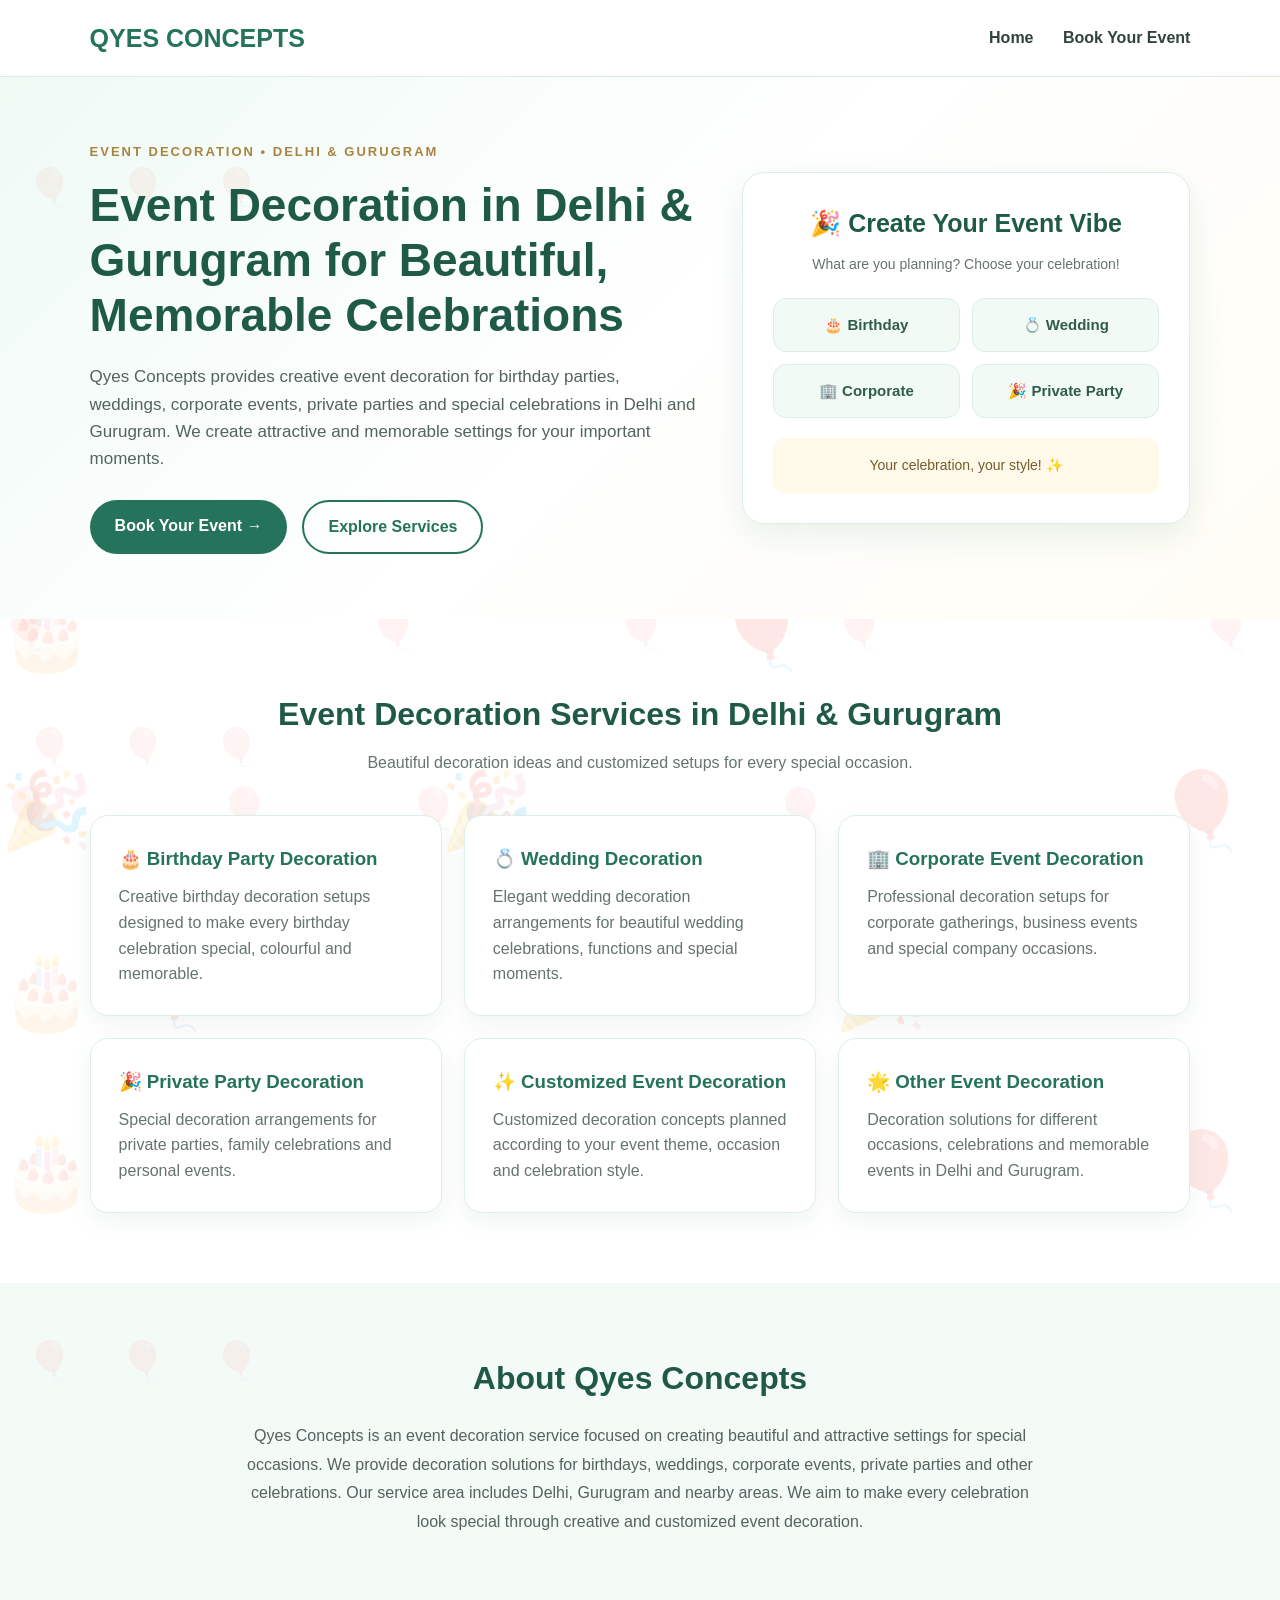
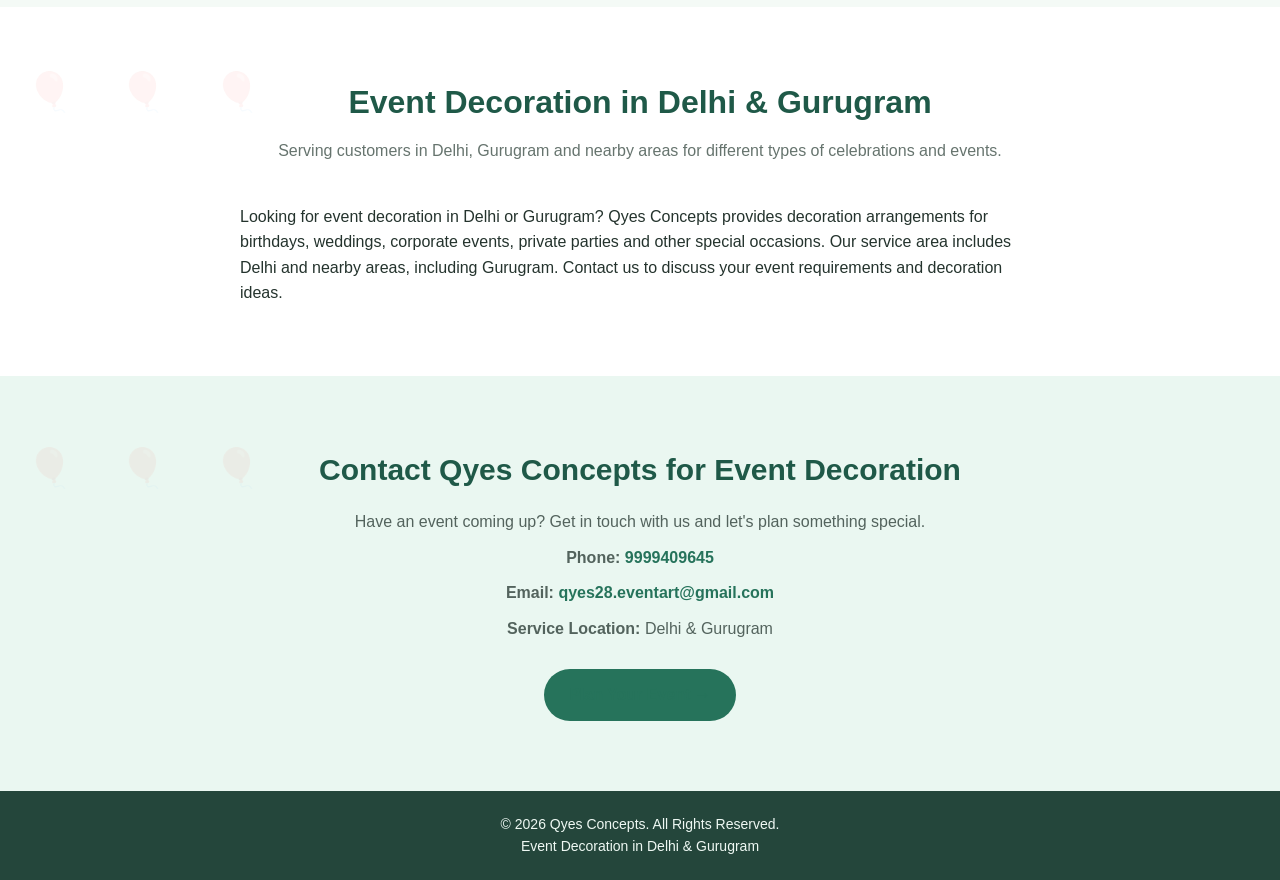
==== index.html @ 402b58d8 "Enhance SEO and content in index.html Updated SEO metadata and improved content for clarity and rele" ====
<!DOCTYPE html>
<html lang="en">
<head>

    <!-- GOOGLE SEARCH CONSOLE VERIFICATION -->
    <meta name="google-site-verification" content="D07fI1-LAL-J-J1HRcfwWt1qley3RjHlHlz8ll8Fhas" />

    <!-- BASIC SEO -->
    <meta charset="UTF-8">
    <meta name="viewport" content="width=device-width, initial-scale=1.0">

    <title>Event Decoration in Delhi & Gurugram | Qyes Concepts</title>

    <meta name="description" content="Qyes Concepts provides professional event decoration in Delhi and Gurugram for birthdays, weddings, corporate events, private parties and special celebrations.">

    <meta name="keywords" content="event decoration Delhi, event decoration Gurugram, birthday decoration Delhi, wedding decoration Delhi, wedding decoration Gurugram, corporate event decoration, private party decoration, Qyes Concepts">

    <meta name="robots" content="index, follow">

    <!-- CANONICAL URL -->
    <link rel="canonical" href="https://abhishekwebstudio.github.io/Qyes-Concepts-event-decoration-/" />

    <!-- OPEN GRAPH / SOCIAL SHARING -->
    <meta property="og:title" content="Event Decoration in Delhi & Gurugram | Qyes Concepts">
    <meta property="og:description" content="Beautiful birthday, wedding, corporate and private event decoration services in Delhi and Gurugram by Qyes Concepts.">
    <meta property="og:type" content="website">
    <meta property="og:url" content="https://abhishekwebstudio.github.io/Qyes-Concepts-event-decoration-/">

    <!-- WEBSITE STYLESHEET -->
    <link rel="stylesheet" href="style.css">

    <style>

        /* HERO SECTION */

        .hero {
            min-height: 520px;
            padding: 65px 7%;
            display: grid;
            grid-template-columns: 1.15fr 0.85fr;
            align-items: center;
            gap: 45px;
            background: linear-gradient(135deg, #effaf5, #ffffff, #fffdf5);
        }

        .hero-content {
            max-width: 650px;
        }

        .hero-label {
            color: #a8843f;
            font-size: 13px;
            font-weight: bold;
            letter-spacing: 2px;
            margin-bottom: 15px;
        }

        .hero h1 {
            font-size: 46px;
            line-height: 1.2;
            color: #1f5948;
            margin-bottom: 20px;
        }

        .hero-content p {
            color: #53635d;
            font-size: 17px;
            margin-bottom: 28px;
        }

        .hero-buttons {
            display: flex;
            gap: 15px;
            flex-wrap: wrap;
        }

        .secondary-btn {
            display: inline-block;
            padding: 12px 24px;
            border: 2px solid #26735b;
            color: #26735b;
            text-decoration: none;
            border-radius: 30px;
            font-weight: bold;
        }

        .secondary-btn:hover {
            background: #26735b;
            color: white;
        }

        /* EVENT GAME */

        .event-game {
            background: #ffffff;
            padding: 30px;
            border-radius: 22px;
            border: 1px solid #dceee7;
            box-shadow: 0 12px 35px rgba(38, 115, 91, 0.10);
            text-align: center;
        }

        .event-game h2 {
            color: #1f5948;
            font-size: 25px;
            margin-bottom: 10px;
        }

        .event-game > p {
            color: #66746e;
            font-size: 14px;
            margin-bottom: 22px;
        }

        .game-options {
            display: grid;
            grid-template-columns: 1fr 1fr;
            gap: 12px;
        }

        .game-option {
            background: #f1faf5;
            border: 1px solid #dceee7;
            border-radius: 13px;
            padding: 17px 10px;
            cursor: pointer;
            font-size: 15px;
            font-weight: bold;
            color: #315c4c;
            transition: 0.3s;
        }

        .game-option:hover {
            background: #26735b;
            color: white;
            transform: translateY(-3px);
        }

        .game-result {
            margin-top: 20px;
            padding: 14px;
            background: #fff9e9;
            border-radius: 12px;
            color: #735d2e;
            font-size: 14px;
            min-height: 55px;
            display: flex;
            align-items: center;
            justify-content: center;
        }

        /* COMMON SECTIONS */

        .section-title {
            text-align: center;
            margin-bottom: 40px;
        }

        .section-title h2 {
            color: #1f5948;
            font-size: 32px;
            margin-bottom: 10px;
        }

        .section-title p {
            color: #66746e;
        }

        .services {
            display: grid;
            grid-template-columns: repeat(3, 1fr);
            gap: 22px;
        }

        .card {
            background: #ffffff;
            padding: 28px;
            border-radius: 18px;
            border: 1px solid #dceee7;
            box-shadow: 0 8px 25px rgba(38, 115, 91, 0.07);
            transition: 0.3s;
        }

        .card:hover {
            transform: translateY(-5px);
            box-shadow: 0 15px 30px rgba(38, 115, 91, 0.12);
        }

        .card h3 {
            color: #26735b;
            margin-bottom: 10px;
        }

        .card p {
            color: #66746e;
        }

        .about {
            background: #f4faf6;
            text-align: center;
        }

        .about-content {
            max-width: 800px;
            margin: auto;
        }

        .about h2 {
            color: #1f5948;
            font-size: 32px;
            margin-bottom: 18px;
        }

        .about p {
            color: #53635d;
            line-height: 1.8;
        }

        .contact {
            background: #eaf7f1;
            text-align: center;
        }

        .contact-box {
            max-width: 700px;
            margin: auto;
        }

        .contact h2 {
            color: #1f5948;
            font-size: 30px;
            margin-bottom: 15px;
        }

        .contact p {
            color: #53635d;
            margin: 10px 0;
        }

        .contact a {
            color: #26735b;
            text-decoration: none;
            font-weight: bold;
        }

        .contact .btn {
            margin-top: 18px;
        }

        /* RESPONSIVE DESIGN */

        @media (max-width: 850px) {

            .hero {
                grid-template-columns: 1fr;
                text-align: center;
                padding: 55px 6%;
            }

            .hero-content {
                margin: auto;
            }

            .hero-buttons {
                justify-content: center;
            }

            .event-game {
                max-width: 520px;
                width: 100%;
                margin: auto;
            }
        }

        @media (max-width: 768px) {

            header {
                padding: 15px 5%;
                flex-wrap: wrap;
                gap: 10px;
            }

            .logo {
                font-size: 21px;
            }

            nav a {
                margin-left: 10px;
                font-size: 13px;
            }

            .hero h1 {
                font-size: 35px;
            }

            .services {
                grid-template-columns: 1fr;
            }

            section {
                padding: 55px 5%;
            }
        }

        @media (max-width: 400px) {

            .game-options {
                grid-template-columns: 1fr;
            }

            .event-game {
                padding: 22px;
            }
        }

    </style>

</head>

<body>

    <!-- HEADER -->

    <header>

        <div class="logo">
            QYES CONCEPTS
        </div>

        <nav>
            <a href="index.html">Home</a>
            <a href="booking.html">Book Your Event</a>
        </nav>

    </header>


    <!-- HERO SECTION -->

    <main>

    <section class="hero">

        <div class="hero-content">

            <div class="hero-label">
                EVENT DECORATION • DELHI & GURUGRAM
            </div>

            <h1>
                Event Decoration in Delhi & Gurugram for Beautiful, Memorable Celebrations
            </h1>

            <p>
                Qyes Concepts provides creative event decoration for
                birthday parties, weddings, corporate events, private
                parties and special celebrations in Delhi and Gurugram.
                We create attractive and memorable settings for your
                important moments.
            </p>

            <div class="hero-buttons">

                <a href="booking.html" class="btn">
                    Book Your Event →
                </a>

                <a href="#services" class="secondary-btn">
                    Explore Services
                </a>

            </div>

        </div>


        <!-- CREATE YOUR EVENT VIBE GAME -->

        <div class="event-game">

            <h2>🎉 Create Your Event Vibe</h2>

            <p>
                What are you planning? Choose your celebration!
            </p>

            <div class="game-options">

                <button class="game-option" onclick="chooseTheme('birthday')">
                    🎂 Birthday
                </button>

                <button class="game-option" onclick="chooseTheme('wedding')">
                    💍 Wedding
                </button>

                <button class="game-option" onclick="chooseTheme('corporate')">
                    🏢 Corporate
                </button>

                <button class="game-option" onclick="chooseTheme('party')">
                    🎉 Private Party
                </button>

            </div>

            <div class="game-result" id="gameResult">
                Your celebration, your style! ✨
            </div>

        </div>

    </section>


    <!-- SERVICES SECTION -->

    <section id="services">

        <div class="section-title">

            <h2>
                Event Decoration Services in Delhi & Gurugram
            </h2>

            <p>
                Beautiful decoration ideas and customized setups
                for every special occasion.
            </p>

        </div>

        <div class="services">

            <div class="card">

                <h3>🎂 Birthday Party Decoration</h3>

                <p>
                    Creative birthday decoration setups designed
                    to make every birthday celebration special,
                    colourful and memorable.
                </p>

            </div>


            <div class="card">

                <h3>💍 Wedding Decoration</h3>

                <p>
                    Elegant wedding decoration arrangements for
                    beautiful wedding celebrations, functions and
                    special moments.
                </p>

            </div>


            <div class="card">

                <h3>🏢 Corporate Event Decoration</h3>

                <p>
                    Professional decoration setups for corporate
                    gatherings, business events and special
                    company occasions.
                </p>

            </div>


            <div class="card">

                <h3>🎉 Private Party Decoration</h3>

                <p>
                    Special decoration arrangements for private
                    parties, family celebrations and personal events.
                </p>

            </div>


            <div class="card">

                <h3>✨ Customized Event Decoration</h3>

                <p>
                    Customized decoration concepts planned according
                    to your event theme, occasion and celebration style.
                </p>

            </div>


            <div class="card">

                <h3>🌟 Other Event Decoration</h3>

                <p>
                    Decoration solutions for different occasions,
                    celebrations and memorable events in Delhi and
                    Gurugram.
                </p>

            </div>

        </div>

    </section>


    <!-- ABOUT SECTION -->

    <section class="about" id="about">

        <div class="about-content">

            <h2>
                About Qyes Concepts
            </h2>

            <p>
                Qyes Concepts is an event decoration service focused
                on creating beautiful and attractive settings for
                special occasions. We provide decoration solutions
                for birthdays, weddings, corporate events, private
                parties and other celebrations.

                Our service area includes Delhi, Gurugram and nearby
                areas. We aim to make every celebration look special
                through creative and customized event decoration.
            </p>

        </div>

    </section>


    <!-- LOCAL SERVICE AREA -->

    <section>

        <div class="section-title">

            <h2>
                Event Decoration in Delhi & Gurugram
            </h2>

            <p>
                Serving customers in Delhi, Gurugram and nearby areas
                for different types of celebrations and events.
            </p>

        </div>

        <div class="about-content">

            <p>
                Looking for event decoration in Delhi or Gurugram?
                Qyes Concepts provides decoration arrangements for
                birthdays, weddings, corporate events, private parties
                and other special occasions.

                Our service area includes Delhi and nearby areas,
                including Gurugram. Contact us to discuss your event
                requirements and decoration ideas.
            </p>

        </div>

    </section>


    <!-- CONTACT SECTION -->

    <section class="contact" id="contact">

        <div class="contact-box">

            <h2>
                Contact Qyes Concepts for Event Decoration
            </h2>

            <p>
                Have an event coming up? Get in touch with us
                and let's plan something special.
            </p>

            <p>
                <strong>Phone:</strong>
                <a href="tel:9999409645">
                    9999409645
                </a>
            </p>

            <p>
                <strong>Email:</strong>
                <a href="mailto:qyes28.eventart@gmail.com">
                    qyes28.eventart@gmail.com
                </a>
            </p>

            <p>
                <strong>Service Location:</strong>
                Delhi & Gurugram
            </p>

            <a href="booking.html" class="btn">
                Plan Your Event →
            </a>

        </div>

    </section>

    </main>


    <!-- FOOTER -->

    <footer>

        <p>
            © 2026 Qyes Concepts. All Rights Reserved.
        </p>

        <p>
            Event Decoration in Delhi & Gurugram
        </p>

    </footer>


    <!-- GAME JAVASCRIPT -->

    <script>

        function chooseTheme(theme) {

            const result = document.getElementById("gameResult");

            const messages = {

                birthday:
                "🎂 Birthday vibes! Let's create a colourful and memorable birthday setup.",

                wedding:
                "💍 Wedding vibes! Let's make your special day elegant and beautiful.",

                corporate:
                "🏢 Corporate vibes! Let's create a professional event experience.",

                party:
                "🎉 Party vibes! Let's make your celebration full of fun and excitement."

            };

            result.textContent = messages[theme];

        }

    </script>

</body>
</html>
---- style.css ----
* {
    margin: 0;
    padding: 0;
    box-sizing: border-box;
}

body {
    font-family: Arial, sans-serif;
    background: #ffffff;
    color: #24332d;
    line-height: 1.6;
    position: relative;
    overflow-x: hidden;
}

/* =========================
   HEADER
========================= */

header {
    background: rgba(255, 255, 255, 0.97);
    padding: 18px 7%;
    display: flex;
    justify-content: space-between;
    align-items: center;
    border-bottom: 1px solid #dceee7;
    position: sticky;
    top: 0;
    z-index: 100;
}

.logo {
    font-size: 25px;
    font-weight: bold;
    color: #26735b;
}

nav a {
    text-decoration: none;
    color: #31443c;
    margin-left: 25px;
    font-weight: 600;
}

nav a:hover {
    color: #26735b;
}

/* =========================
   HERO
========================= */

.hero {
    min-height: 500px;
    padding: 80px 7%;
    display: flex;
    align-items: center;
    justify-content: space-between;
    gap: 50px;
    background: linear-gradient(
        135deg,
        #effaf5,
        #ffffff,
        #fffdf5
    );
    position: relative;
    overflow: hidden;
}

.hero-content {
    max-width: 600px;
    position: relative;
    z-index: 2;
}

.hero-label {
    color: #a8843f;
    font-size: 14px;
    font-weight: bold;
    letter-spacing: 2px;
    margin-bottom: 12px;
}

.hero h1 {
    font-size: 48px;
    color: #1f5948;
    margin-bottom: 18px;
}

.hero p {
    font-size: 18px;
    color: #53635d;
    margin-bottom: 25px;
}

.btn {
    display: inline-block;
    background: #26735b;
    color: white;
    text-decoration: none;
    padding: 13px 25px;
    border-radius: 30px;
    font-weight: bold;
    transition: 0.3s;
}

.btn:hover {
    background: #1c5a47;
    transform: translateY(-2px);
}

/* =========================
   MAIN HERO BALLOON
========================= */

.hero-visual {
    width: 330px;
    height: 330px;
    border-radius: 50%;
    background: linear-gradient(
        145deg,
        #d7f1e5,
        #fff5d9
    );
    display: flex;
    align-items: center;
    justify-content: center;
    position: relative;
    flex-shrink: 0;
    box-shadow: 0 15px 40px rgba(38, 115, 91, 0.15);
}

.hero-visual::before {
    content: "🎈";
    font-size: 155px;
    position: absolute;
    top: 55px;
    right: 65px;
    transform: rotate(-10deg);
    filter: drop-shadow(
        0 10px 8px rgba(0, 0, 0, 0.15)
    );
    animation: mainBalloon 4s ease-in-out infinite;
}

.hero-visual::after {
    content: "";
    position: absolute;
    width: 2px;
    height: 85px;
    background: #9a8050;
    top: 205px;
    right: 145px;
    transform: rotate(-5deg);
    opacity: 0.7;
}

@keyframes mainBalloon {
    0%,
    100% {
        transform: translateY(0) rotate(-10deg);
    }

    50% {
        transform: translateY(-15px) rotate(6deg);
    }
}

/* =========================
   FLOATING WATERMARK BALLOONS
========================= */

body::before {
    content:
        "🎈      🎈          🎈     🎈"
        "          🎈     🎈          🎈"
        "     🎈          🎈     🎈"
        "          🎈          🎈";
    position: fixed;
    top: 4%;
    left: -3%;
    width: 106%;
    font-size: 48px;
    line-height: 190px;
    letter-spacing: 8px;
    opacity: 0.075;
    z-index: -1;
    pointer-events: none;
    white-space: pre-wrap;
    animation: watermarkFloat 14s ease-in-out infinite;
}

body::after {
    content:
        "🎈          🎈      🎈"
        "     🎈          🎈"
        "          🎈     🎈"
        "    🎈          🎈";
    position: fixed;
    bottom: 0;
    left: 0;
    width: 105%;
    font-size: 42px;
    line-height: 180px;
    letter-spacing: 18px;
    opacity: 0.06;
    z-index: -1;
    pointer-events: none;
    white-space: pre-wrap;
    animation: watermarkFloatReverse 17s ease-in-out infinite;
}

@keyframes watermarkFloat {
    0%,
    100% {
        transform: translateY(15px) translateX(0);
    }

    50% {
        transform: translateY(-25px) translateX(12px);
    }
}

@keyframes watermarkFloatReverse {
    0%,
    100% {
        transform: translateY(-10px);
    }

    50% {
        transform: translateY(25px);
    }
}

/* =========================
   SECTION BALLOONS
========================= */

section {
    padding: 70px 7%;
    position: relative;
}

section::after {
    content: "🎈     🎈     🎈";
    position: absolute;
    left: 2%;
    top: 15%;
    font-size: 38px;
    letter-spacing: 18px;
    opacity: 0.055;
    pointer-events: none;
    animation: sectionBalloon 8s ease-in-out infinite;
}

@keyframes sectionBalloon {
    0%,
    100% {
        transform: translateY(15px);
    }

    50% {
        transform: translateY(-25px);
    }
}

/* =========================
   SECTION TITLE
========================= */

.section-title {
    text-align: center;
    margin-bottom: 40px;
    position: relative;
    z-index: 2;
}

.section-title h2 {
    color: #1f5948;
    font-size: 32px;
    margin-bottom: 10px;
}

.section-title p {
    color: #66746e;
}

/* =========================
   SERVICES
========================= */

.services {
    display: grid;
    grid-template-columns: repeat(3, 1fr);
    gap: 22px;
    position: relative;
    z-index: 2;
}

.card {
    background: rgba(255, 255, 255, 0.96);
    padding: 28px;
    border-radius: 18px;
    border: 1px solid #dceee7;
    box-shadow:
        0 8px 25px rgba(38, 115, 91, 0.07);
    transition: 0.3s;
}

.card:hover {
    transform: translateY(-5px);
    box-shadow:
        0 15px 30px rgba(38, 115, 91, 0.12);
}

.card h3 {
    color: #26735b;
    margin-bottom: 10px;
}

.card p {
    color: #66746e;
}

/* =========================
   CONTACT
========================= */

.contact {
    background: #eaf7f1;
    text-align: center;
}

.contact-box {
    max-width: 700px;
    margin: auto;
    position: relative;
    z-index: 2;
}

.contact h2 {
    color: #1f5948;
    margin-bottom: 15px;
}

.contact p {
    color: #53635d;
    margin: 8px 0;
}

.contact a {
    color: #26735b;
    text-decoration: none;
    font-weight: bold;
}

/* =========================
   BOOKING FORM
========================= */

.booking {
    max-width: 750px;
    margin: 40px auto;
    background: white;
    padding: 35px;
    border-radius: 20px;
    box-shadow:
        0 10px 35px rgba(38, 115, 91, 0.08);
    border: 1px solid #dceee7;
    position: relative;
    z-index: 2;
}

.booking h2 {
    text-align: center;
    color: #1f5948;
    margin-bottom: 25px;
}

.form-group {
    margin-bottom: 18px;
}

.form-group label {
    display: block;
    margin-bottom: 7px;
    font-weight: bold;
    color: #34443d;
}

.form-group input,
.form-group select,
.form-group textarea {
    width: 100%;
    padding: 13px;
    border: 1px solid #cfe5dc;
    border-radius: 10px;
    font-size: 15px;
    outline: none;
    background: #fbfefc;
}

.form-group input:focus,
.form-group select:focus,
.form-group textarea:focus {
    border-color: #4c9b7e;
}

.form-group textarea {
    height: 120px;
    resize: vertical;
}

.booking button {
    width: 100%;
    border: none;
    cursor: pointer;
    background: #26735b;
    color: white;
    padding: 14px;
    border-radius: 30px;
    font-size: 16px;
    font-weight: bold;
}

.booking button:hover {
    background: #1c5a47;
}

/* =========================
   FOOTER
========================= */

footer {
    background: #24463b;
    color: #eef8f3;
    text-align: center;
    padding: 22px;
    font-size: 14px;
    position: relative;
    z-index: 2;
}

/* =========================
   MOBILE
========================= */

@media (max-width: 768px) {

    header {
        padding: 16px 5%;
    }

    .logo {
        font-size: 21px;
    }

    nav a {
        margin-left: 12px;
        font-size: 14px;
    }

    .hero {
        flex-direction: column;
        text-align: center;
        padding: 60px 5%;
    }

    .hero h1 {
        font-size: 36px;
    }

    .hero-visual {
        width: 240px;
        height: 240px;
    }

    .hero-visual::before {
        font-size: 110px;
        top: 45px;
        right: 48px;
    }

    .hero-visual::after {
        height: 60px;
        top: 155px;
        right: 105px;
    }

    section {
        padding: 55px 5%;
    }

    .services {
        grid-template-columns: 1fr;
    }

    .booking {
        margin: 20px 5%;
        padding: 25px;
    }

    body::before {
        font-size: 34px;
        line-height: 135px;
        letter-spacing: 4px;
    }

    body::after {
        font-size: 30px;
        line-height: 125px;
        letter-spacing: 8px;
    }

    section::after {
        font-size: 28px;
    }
} /* DARK BALLOON GATE */

.hero-visual {
    background: transparent !important;
    box-shadow: none !important;
    border-radius: 0 !important;
    width: 380px;
    height: 390px;
    position: relative;
}

/* Balloon arch */
.hero-visual::before {
    content: "🎈 🎈 🎈 🎈 🎈";
    position: absolute;
    top: 5px;
    left: 20px;
    width: 340px;
    height: 270px;
    font-size: 58px;
    line-height: 85px;
    letter-spacing: 2px;
    text-align: center;
    color: #24463b;
    filter: drop-shadow(0 8px 5px rgba(0,0,0,0.18));
    animation: gateFloat 4s ease-in-out infinite;
}

/* Gate pillars */
.hero-visual::after {
    content: "🎈                                      🎈";
    white-space: pre;
    position: absolute;
    top: 80px;
    left: 5px;
    width: 370px;
    height: 280px;
    font-size: 52px;
    line-height: 85px;
    color: #24463b;
    letter-spacing: 0;
    text-align: center;
    filter: drop-shadow(0 8px 5px rgba(0,0,0,0.18));
}

/* Dark balloon-gate base */
.hero-visual {
    border-bottom: 7px solid #a8843f !important;
}

@keyframes gateFloat {
    0%, 100% {
        transform: translateY(0);
    }

    50% {
        transform: translateY(-8px);
    }
}

/* Mobile */
@media (max-width: 768px) {
    .hero-visual {
        width: 300px;
        height: 330px;
    }

    .hero-visual::before {
        width: 290px;
        font-size: 43px;
        line-height: 65px;
        left: 5px;
    }

    .hero-visual::after {
        width: 290px;
        font-size: 40px;
        line-height: 65px;
        left: 0;
    }
}.booking-page {
    min-height: 100vh;
    padding: 75px 7%;
    background: linear-gradient(
        135deg,
        #effaf5,
        #ffffff,
        #fffdf5
    );
}

.booking-heading {
    text-align: center;
    max-width: 700px;
    margin: 0 auto 40px;
}

.booking-heading span {
    color: #a8843f;
    font-size: 13px;
    font-weight: bold;
    letter-spacing: 3px;
}

.booking-heading h1 {
    color: #1f5948;
    font-size: 42px;
    margin: 8px 0 12px;
}

.booking-heading p {
    color: #66746e;
    font-size: 17px;
}

.booking-card {
    max-width: 850px;
    margin: auto;
    background: rgba(255,255,255,0.98);
    border: 1px solid #dceee7;
    border-radius: 24px;
    padding: 38px;
    box-shadow: 0 18px 50px rgba(38,115,91,0.10);
}

.booking-top {
    display: flex;
    justify-content: space-between;
    align-items: center;
    padding-bottom: 25px;
    margin-bottom: 25px;
    border-bottom: 1px solid #e3eee9;
}

.booking-top h2 {
    color: #1f5948;
    font-size: 25px;
}

.booking-top p {
    color: #718078;
    margin-top: 4px;
}

.booking-icon {
    width: 65px;
    height: 65px;
    border-radius: 50%;
    background: #eaf7f1;
    display: flex;
    align-items: center;
    justify-content: center;
    font-size: 34px;
}

.form-row {
    display: grid;
    grid-template-columns: 1fr 1fr;
    gap: 20px;
}

.booking-card .form-group {
    margin-bottom: 20px;
}

.booking-card label {
    color: #34443d;
    font-size: 14px;
    font-weight: bold;
    display: block;
    margin-bottom: 8px;
}

.booking-card input,
.booking-card select,
.booking-card textarea {
    width: 100%;
    padding: 14px 15px;
    border: 1px solid #cfe5dc;
    border-radius: 11px;
    background: #fbfefc;
    color: #34443d;
    font-size: 15px;
    outline: none;
    transition: 0.2s;
}

.booking-card input:focus,
.booking-card select:focus,
.booking-card textarea:focus {
    border-color: #26735b;
    box-shadow: 0 0 0 3px rgba(38,115,91,0.08);
}

.booking-card textarea {
    height: 125px;
    resize: vertical;
}

.booking-card button {
    width: 100%;
    border: none;
    padding: 15px;
    border-radius: 30px;
    background: #26735b;
    color: white;
    font-size: 16px;
    font-weight: bold;
    cursor: pointer;
    margin-top: 5px;
    transition: 0.3s;
}

.booking-card button:hover {
    background: #1c5a47;
    transform: translateY(-2px);
}

.booking-contact {
    display: grid;
    grid-template-columns: 1fr 1fr;
    gap: 15px;
    margin-top: 28px;
}

.booking-contact div {
    background: #f4faf7;
    padding: 16px;
    border-radius: 12px;
    text-align: center;
}

.booking-contact strong {
    display: block;
    color: #1f5948;
    margin-bottom: 4px;
}

.booking-contact a {
    color: #26735b;
    text-decoration: none;
    font-size: 14px;
}

@media (max-width: 700px) {

    .booking-page {
        padding: 55px 5%;
    }

    .booking-heading h1 {
        font-size: 34px;
    }

    .booking-card {
        padding: 25px 20px;
    }

    .form-row {
        grid-template-columns: 1fr;
        gap: 0;
    }

    .booking-top {
        align-items: flex-start;
    }

    .booking-icon {
        width: 52px;
        height: 52px;
        font-size: 27px;
    }

    .booking-contact {
        grid-template-columns: 1fr;
    }
}body::before {
    content:
        "🎈             🎂             🎉             🎈"
        "       🎈             🎉             🎂"
        "🎈             🎂             🎈             🎉"
        "       🎉             🎈             🎂"
        "🎈             🎉             🎂             🎈"
        "       🎈             🎂             🎉";

    position: fixed;
    top: 0;
    left: 0;
    width: 100%;
    height: 100%;
    font-size: 75px;
    line-height: 180px;
    letter-spacing: 25px;
    opacity: 0.12;
    z-index: -1;
    pointer-events: none;
    white-space: pre-wrap;
    animation: partyWatermark 18s ease-in-out infinite;
}/* =================================
   BIG PARTY WATERMARK - ALL PAGES
================================= */

body::before {
    content:
        "🎈             🎂             🎉             🎈"
        "       🎈             🎉             🎂"
        "🎈             🎂             🎈             🎉"
        "       🎉             🎈             🎂"
        "🎈             🎉             🎂             🎈"
        "       🎈             🎂             🎉";

    position: fixed;
    top: 0;
    left: 0;
    width: 100%;
    height: 100%;

    font-size: 75px;
    line-height: 180px;
    letter-spacing: 25px;

    opacity: 0.12;
    z-index: -1;
    pointer-events: none;
    white-space: pre-wrap;

    animation: bigPartyWatermark 18s ease-in-out infinite;
}

@keyframes bigPartyWatermark {
    0%, 100% {
        transform: translateY(0);
    }

    50% {
        transform: translateY(-15px);
    }
}


/* MOBILE */
@media (max-width: 768px) {
    body::before {
        font-size: 50px;
        line-height: 145px;
        letter-spacing: 12px;
        opacity: 0.11;
    }
/* TOP PARTY WATERMARK */

.hero {
    position: relative;
    overflow: hidden;
}

.hero::after {
    content:
        "🎈      🎂      🎉      🎈"
        "   🎉      🎈      🎂      🎈"
        "🎂      🎈      🎉      🎈";

    position: absolute;
    top: 5px;
    left: 0;
    width: 100%;
    text-align: center;

    font-size: 55px;
    line-height: 85px;
    letter-spacing: 10px;

    opacity: 0.12;
    pointer-events: none;
    z-index: 1;
}

.hero-content,
.hero-visual {
    position: relative;
    z-index: 2;
}/* TOP PARTY WATERMARK */

.hero {
    position: relative;
    overflow: hidden;
}

.hero::after {
    content:
        "🎈      🎂      🎉      🎈"
        "   🎉      🎈      🎂      🎈"
        "🎂      🎈      🎉      🎈";

    position: absolute;
    top: 5px;
    left: 0;
    width: 100%;
    text-align: center;

    font-size: 55px;
    line-height: 85px;
    letter-spacing: 10px;

    opacity: 0.12;
    pointer-events: none;
    z-index: 1;
}

.hero-content,
.hero-visual {
    position: relative;
    z-index: 2;
}/* =================================
   BALLOON GATE
================================= */

.hero-visual {
    position: relative;
    background: transparent !important;
    box-shadow: none !important;
    border-radius: 0 !important;
}

/* Top balloon arch */
.hero-visual::before {
    content: "🎈 🎈 🎈 🎈 🎈 🎈 🎈";
    position: absolute;
    top: 5px;
    left: 50%;
    transform: translateX(-50%);
    width: 360px;
    font-size: 52px;
    line-height: 70px;
    letter-spacing: 2px;
    text-align: center;
    filter: drop-shadow(0 6px 5px rgba(0,0,0,0.15));
    animation: gateFloat 4s ease-in-out infinite;
}

/* Two balloon pillars */
.hero-visual::after {
    content: "🎈                                      🎈";
    white-space: pre;
    position: absolute;
    top: 65px;
    left: 50%;
    transform: translateX(-50%);
    width: 360px;
    height: 260px;
    font-size: 48px;
    line-height: 75px;
    text-align: center;
    letter-spacing: 0;
    filter: drop-shadow(0 6px 5px rgba(0,0,0,0.15));
}

@keyframes gateFloat {
    0%, 100% {
        transform: translateX(-50%) translateY(0);
    }

    50% {
        transform: translateX(-50%) translateY(-7px);
    }
}/* =================================
   QYES EVENT DECORATION DISPLAY
================================= */

.hero-visual {
    width: 390px !important;
    height: 400px !important;
    position: relative !important;
    background: transparent !important;
    box-shadow: none !important;
    border-radius: 0 !important;
    flex-shrink: 0;
}

/* Balloon Arch */

.arch {
    position: absolute;
    width: 300px;
    height: 220px;
    top: 15px;
    left: 45px;
    border-top: 7px solid #a8843f;
    border-radius: 50% 50% 0 0;
}

.arch span {
    position: absolute;
    font-size: 47px;
    filter: drop-shadow(0 5px 5px rgba(0,0,0,.15));
}

.arch span:nth-child(1) {
    left: -25px;
    top: 35px;
}

.arch span:nth-child(2) {
    left: 10px;
    top: -5px;
}

.arch span:nth-child(3) {
    left: 60px;
    top: -28px;
}

.arch span:nth-child(4) {
    left: 112px;
    top: -38px;
}

.arch span:nth-child(5) {
    left: 165px;
    top: -28px;
}

.arch span:nth-child(6) {
    left: 215px;
    top: -5px;
}

.arch span:nth-child(7) {
    right: -25px;
    top: 35px;
}


/* Side pillars */

.pillar {
    position: absolute;
    top: 95px;
    font-size: 43px;
    line-height: 58px;
    filter: drop-shadow(0 5px 5px rgba(0,0,0,.15));
    text-align: center;
}

.pillar.left {
    left: 18px;
}

.pillar.right {
    right: 18px;
}


/* QYES Sign */

.sign {
    position: absolute;
    top: 125px;
    left: 50%;
    transform: translateX(-50%);
    width: 130px;
    padding: 12px 5px;
    text-align: center;
    background: white;
    border: 2px solid #a8843f;
    border-radius: 10px;
    box-shadow: 0 8px 20px rgba(0,0,0,.12);
    color: #26735b;
    letter-spacing: 2px;
}

.sign b {
    font-size: 19px;
}

.sign small {
    display: block;
    margin-top: 3px;
    color: #a8843f;
    font-size: 8px;
    letter-spacing: 3px;
}


/* Decoration Table */

.table {
    position: absolute;
    bottom: 25px;
    left: 50%;
    transform: translateX(-50%);
    width: 185px;
    height: 65px;
    background: white;
    border: 2px solid #d6bd79;
    border-radius: 12px;
    box-shadow: 0 12px 25px rgba(38,115,91,.18);
    text-align: center;
}

.cake {
    position: absolute;
    top: -43px;
    left: 50%;
    transform: translateX(-50%);
    font-size: 50px;
}

.gifts {
    position: absolute;
    bottom: 5px;
    width: 100%;
    font-size: 25px;
}


/* Sparkles */

.star {
    position: absolute;
    color: #a8843f;
    font-size: 25px;
    animation: sparkle 3s ease-in-out infinite;
}

.star1 {
    left: 55px;
    top: 245px;
}

.star2 {
    right: 55px;
    top: 225px;
    animation-delay: 1s;
}

@keyframes sparkle {
    0%,100% {
        transform: scale(1);
        opacity: .5;
    }

    50% {
        transform: scale(1.3);
        opacity: 1;
    }
}


/* Mobile */

@media (max-width:768px) {

    .hero-visual {
        transform: scale(.78);
        margin-top: -25px;
        margin-bottom: -30px;
    }
}
}
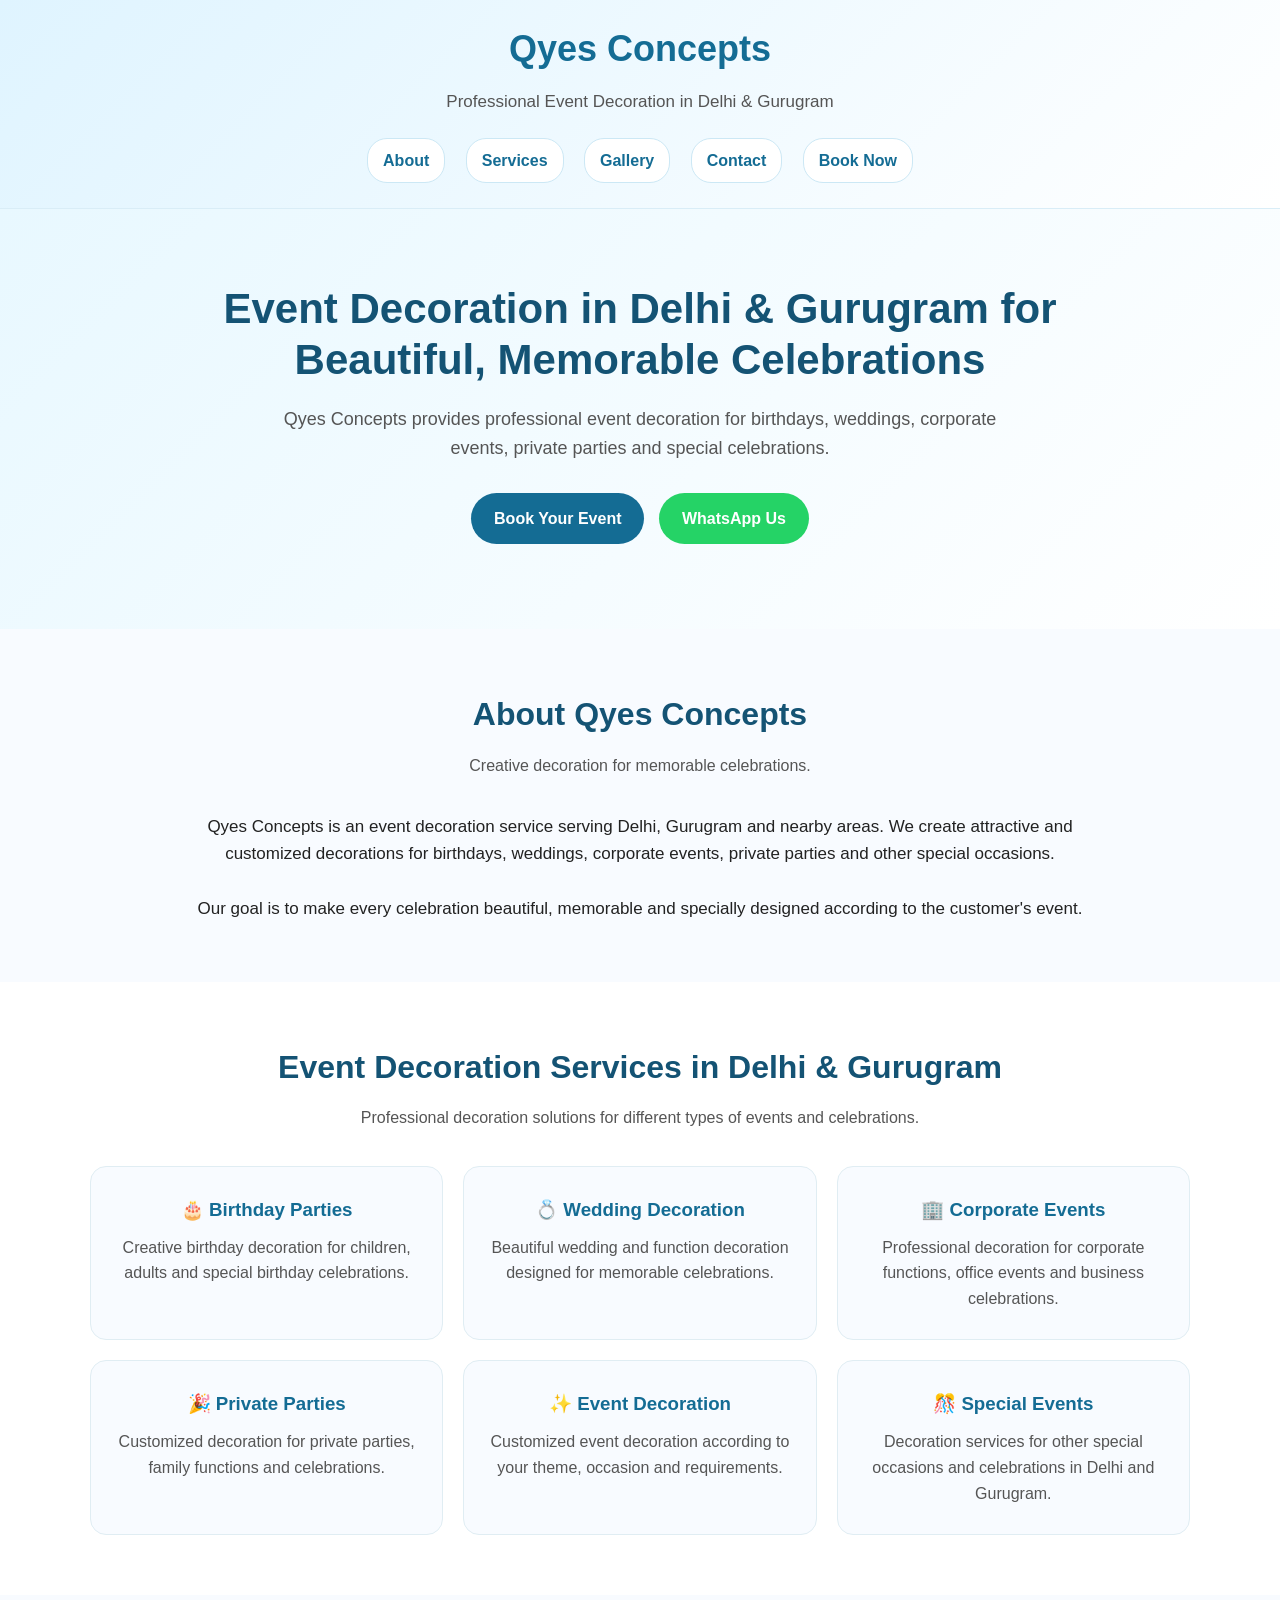
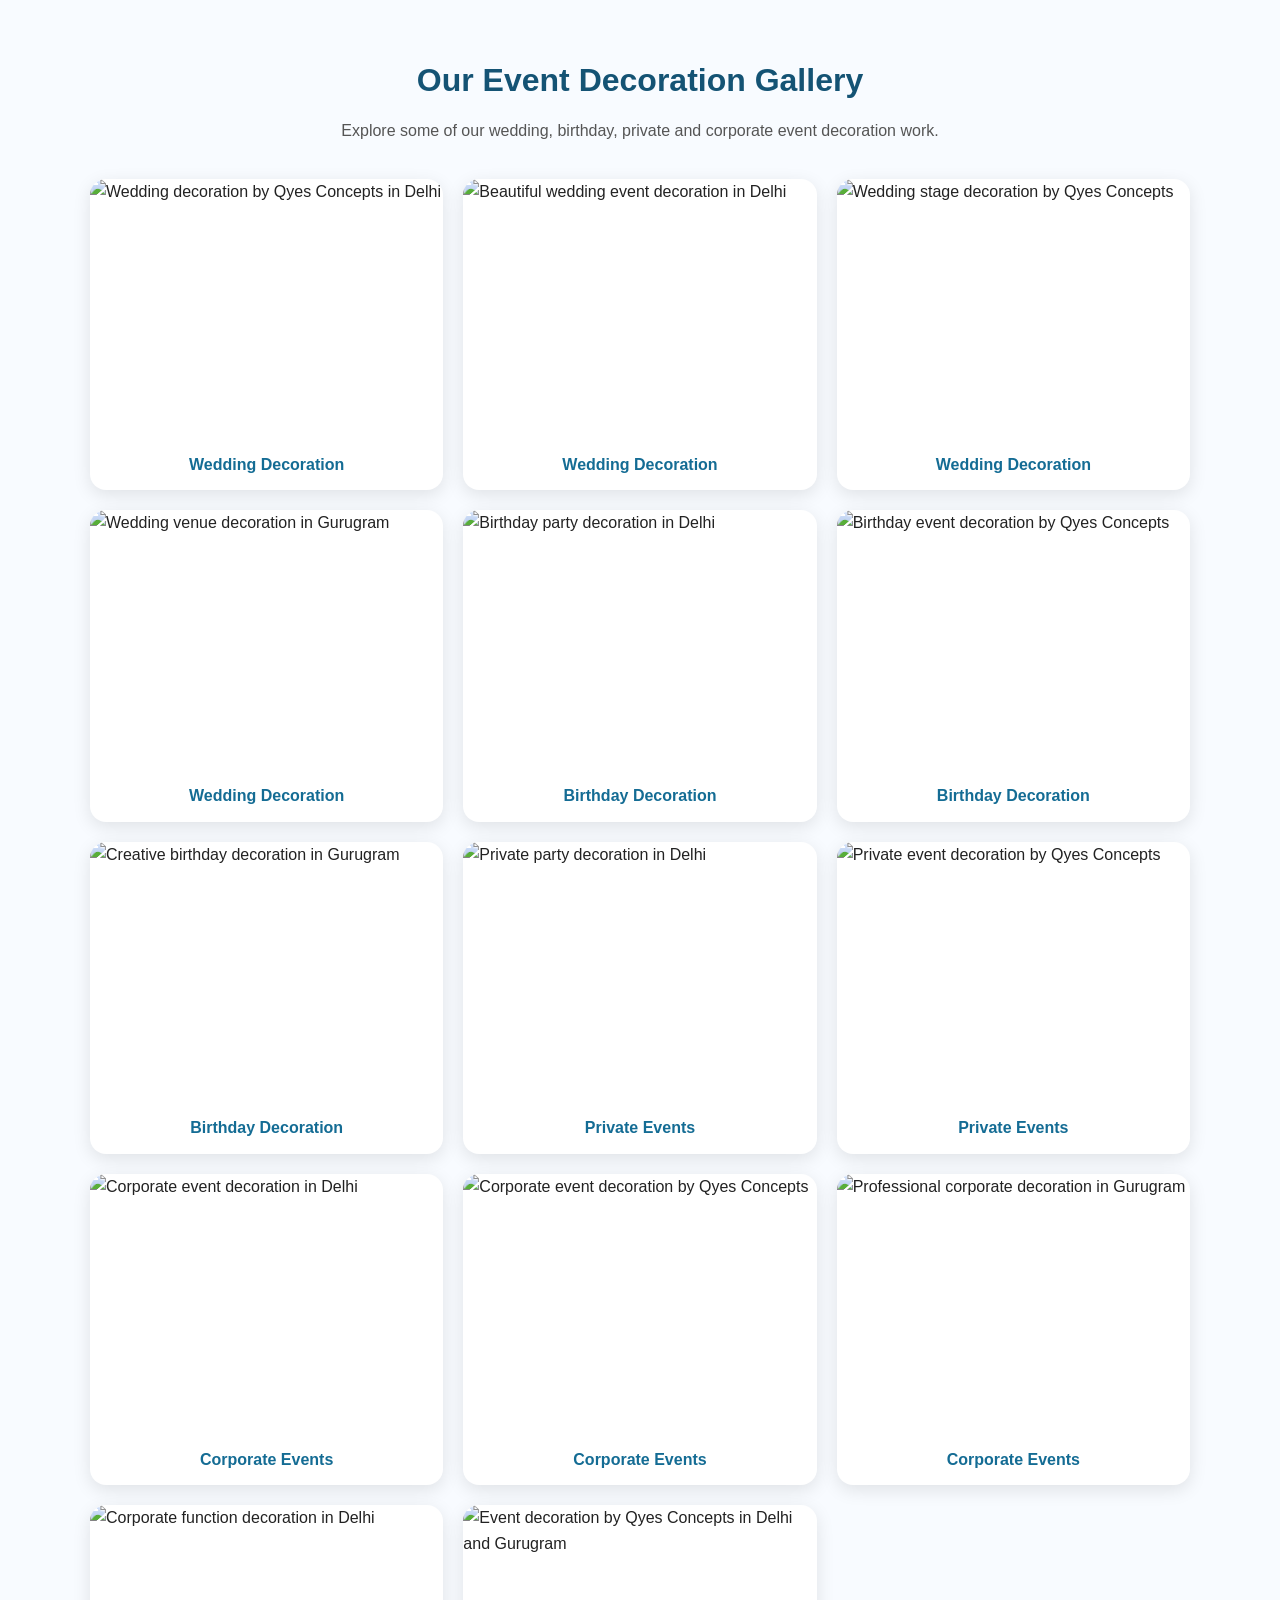
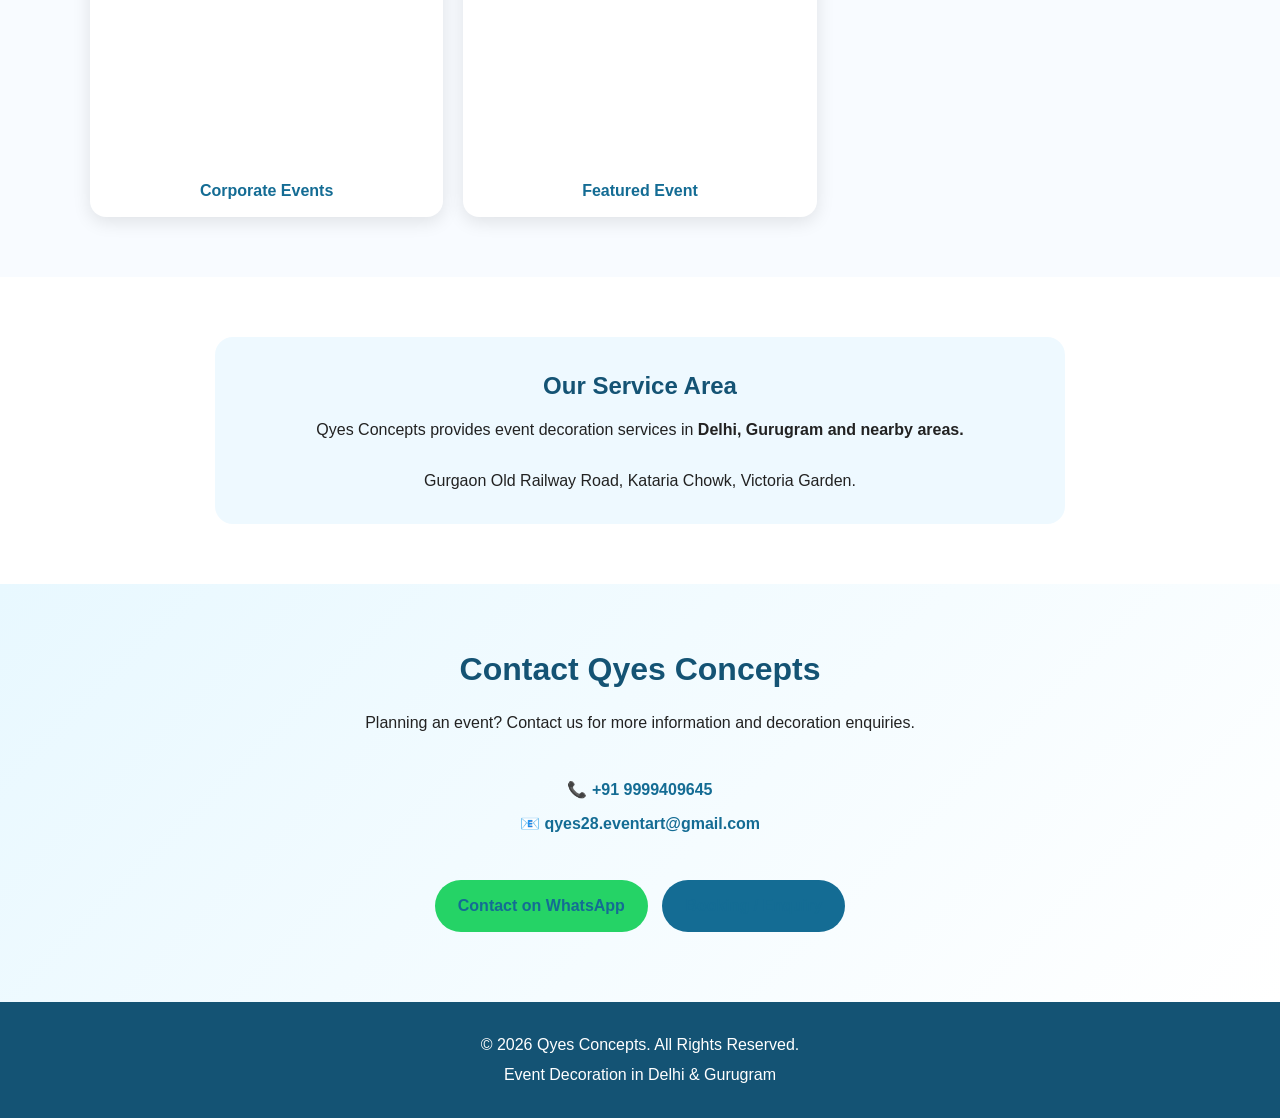
==== commit 3a08f6e0: "Refactor HTML structure and improve SEO metadata" ====
--- a/index.html
+++ b/index.html
@@ -1,668 +1,861 @@
 <!DOCTYPE html>
 <html lang="en">
 <head>
-
-    <!-- GOOGLE SEARCH CONSOLE VERIFICATION -->
-    <meta name="google-site-verification" content="D07fI1-LAL-J-J1HRcfwWt1qley3RjHlHlz8ll8Fhas" />
-
-    <!-- BASIC SEO -->
     <meta charset="UTF-8">
+
     <meta name="viewport" content="width=device-width, initial-scale=1.0">
 
     <title>Event Decoration in Delhi & Gurugram | Qyes Concepts</title>
 
-    <meta name="description" content="Qyes Concepts provides professional event decoration in Delhi and Gurugram for birthdays, weddings, corporate events, private parties and special celebrations.">
-
-    <meta name="keywords" content="event decoration Delhi, event decoration Gurugram, birthday decoration Delhi, wedding decoration Delhi, wedding decoration Gurugram, corporate event decoration, private party decoration, Qyes Concepts">
+    <meta name="description"
+        content="Qyes Concepts provides professional event decoration in Delhi and Gurugram for birthdays, weddings, corporate events, private parties and special celebrations.">
+
+    <meta name="keywords"
+        content="event decoration Delhi, event decorator Delhi, birthday decoration Delhi, wedding decoration Delhi, event decoration Gurugram, birthday party decoration Gurugram, corporate event decoration Delhi, Qyes Concepts">
 
     <meta name="robots" content="index, follow">
 
-    <!-- CANONICAL URL -->
-    <link rel="canonical" href="https://abhishekwebstudio.github.io/Qyes-Concepts-event-decoration-/" />
-
-    <!-- OPEN GRAPH / SOCIAL SHARING -->
-    <meta property="og:title" content="Event Decoration in Delhi & Gurugram | Qyes Concepts">
-    <meta property="og:description" content="Beautiful birthday, wedding, corporate and private event decoration services in Delhi and Gurugram by Qyes Concepts.">
+    <!-- Google Search Console Verification -->
+    <meta name="google-site-verification"
+        content="D07fI1-LAL-J-J1HRcfwWt1qley3RjHlHlz8ll8Fhas" />
+
+    <!-- Canonical URL -->
+    <link rel="canonical"
+        href="https://abhishekwebstudio.github.io/Qyes-Concepts-event-decoration-/">
+
+    <!-- Open Graph -->
+    <meta property="og:title"
+        content="Event Decoration in Delhi & Gurugram | Qyes Concepts">
+
+    <meta property="og:description"
+        content="Professional birthday, wedding, corporate and private event decoration services by Qyes Concepts in Delhi and Gurugram.">
+
     <meta property="og:type" content="website">
-    <meta property="og:url" content="https://abhishekwebstudio.github.io/Qyes-Concepts-event-decoration-/">
-
-    <!-- WEBSITE STYLESHEET -->
-    <link rel="stylesheet" href="style.css">
+
+    <meta property="og:url"
+        content="https://abhishekwebstudio.github.io/Qyes-Concepts-event-decoration-/">
 
     <style>
 
-        /* HERO SECTION */
+        * {
+            box-sizing: border-box;
+            margin: 0;
+            padding: 0;
+        }
+
+        html {
+            scroll-behavior: smooth;
+        }
+
+        body {
+            font-family: Arial, sans-serif;
+            background: #f8fbff;
+            color: #222;
+            line-height: 1.6;
+        }
+
+        header {
+            background: linear-gradient(135deg, #dff4ff, #ffffff);
+            padding: 20px;
+            text-align: center;
+            border-bottom: 1px solid #d9edf7;
+        }
+
+        header h1 {
+            font-size: 36px;
+            color: #146c94;
+            margin-bottom: 10px;
+        }
+
+        header p {
+            font-size: 17px;
+            color: #555;
+            max-width: 800px;
+            margin: auto;
+        }
+
+        nav {
+            margin-top: 18px;
+        }
+
+        nav a {
+            display: inline-block;
+            margin: 5px 8px;
+            padding: 9px 15px;
+            background: #ffffff;
+            color: #146c94;
+            text-decoration: none;
+            border-radius: 20px;
+            font-weight: bold;
+            border: 1px solid #cce8f5;
+        }
+
+        nav a:hover {
+            background: #146c94;
+            color: white;
+        }
+
+        main {
+            width: 100%;
+        }
 
         .hero {
-            min-height: 520px;
-            padding: 65px 7%;
-            display: grid;
-            grid-template-columns: 1.15fr 0.85fr;
-            align-items: center;
-            gap: 45px;
-            background: linear-gradient(135deg, #effaf5, #ffffff, #fffdf5);
-        }
-
-        .hero-content {
-            max-width: 650px;
-        }
-
-        .hero-label {
-            color: #a8843f;
-            font-size: 13px;
+            padding: 75px 20px;
+            text-align: center;
+            background: linear-gradient(135deg, #e8f8ff, #ffffff);
+        }
+
+        .hero h2 {
+            font-size: 42px;
+            color: #145374;
+            max-width: 900px;
+            margin: auto;
+            line-height: 1.2;
+        }
+
+        .hero p {
+            max-width: 750px;
+            margin: 20px auto;
+            font-size: 18px;
+            color: #555;
+        }
+
+        .btn {
+            display: inline-block;
+            margin: 10px 5px;
+            padding: 13px 23px;
+            border-radius: 30px;
+            text-decoration: none;
             font-weight: bold;
-            letter-spacing: 2px;
-            margin-bottom: 15px;
-        }
-
-        .hero h1 {
-            font-size: 46px;
-            line-height: 1.2;
-            color: #1f5948;
-            margin-bottom: 20px;
-        }
-
-        .hero-content p {
-            color: #53635d;
+            background: #146c94;
+            color: white;
+        }
+
+        .btn:hover {
+            opacity: 0.9;
+        }
+
+        .btn.whatsapp {
+            background: #25D366;
+        }
+
+        section {
+            padding: 60px 20px;
+        }
+
+        .section-heading {
+            text-align: center;
+            max-width: 800px;
+            margin: 0 auto 35px;
+        }
+
+        .section-heading h2 {
+            font-size: 32px;
+            color: #145374;
+            margin-bottom: 12px;
+        }
+
+        .section-heading p {
+            color: #555;
+        }
+
+        .about {
+            max-width: 900px;
+            margin: auto;
+            text-align: center;
             font-size: 17px;
-            margin-bottom: 28px;
-        }
-
-        .hero-buttons {
-            display: flex;
-            gap: 15px;
-            flex-wrap: wrap;
-        }
-
-        .secondary-btn {
-            display: inline-block;
-            padding: 12px 24px;
-            border: 2px solid #26735b;
-            color: #26735b;
-            text-decoration: none;
-            border-radius: 30px;
-            font-weight: bold;
-        }
-
-        .secondary-btn:hover {
-            background: #26735b;
-            color: white;
-        }
-
-        /* EVENT GAME */
-
-        .event-game {
+        }
+
+        /* Services */
+
+        .services {
             background: #ffffff;
-            padding: 30px;
-            border-radius: 22px;
-            border: 1px solid #dceee7;
-            box-shadow: 0 12px 35px rgba(38, 115, 91, 0.10);
-            text-align: center;
-        }
-
-        .event-game h2 {
-            color: #1f5948;
-            font-size: 25px;
-            margin-bottom: 10px;
-        }
-
-        .event-game > p {
-            color: #66746e;
-            font-size: 14px;
-            margin-bottom: 22px;
-        }
-
-        .game-options {
-            display: grid;
-            grid-template-columns: 1fr 1fr;
-            gap: 12px;
-        }
-
-        .game-option {
-            background: #f1faf5;
-            border: 1px solid #dceee7;
-            border-radius: 13px;
-            padding: 17px 10px;
-            cursor: pointer;
-            font-size: 15px;
-            font-weight: bold;
-            color: #315c4c;
-            transition: 0.3s;
-        }
-
-        .game-option:hover {
-            background: #26735b;
-            color: white;
-            transform: translateY(-3px);
-        }
-
-        .game-result {
-            margin-top: 20px;
-            padding: 14px;
-            background: #fff9e9;
-            border-radius: 12px;
-            color: #735d2e;
-            font-size: 14px;
-            min-height: 55px;
-            display: flex;
-            align-items: center;
-            justify-content: center;
-        }
-
-        /* COMMON SECTIONS */
-
-        .section-title {
-            text-align: center;
-            margin-bottom: 40px;
-        }
-
-        .section-title h2 {
-            color: #1f5948;
-            font-size: 32px;
-            margin-bottom: 10px;
-        }
-
-        .section-title p {
-            color: #66746e;
-        }
-
-        .services {
+        }
+
+        .service-grid {
+            max-width: 1100px;
+            margin: auto;
             display: grid;
             grid-template-columns: repeat(3, 1fr);
-            gap: 22px;
-        }
-
-        .card {
+            gap: 20px;
+        }
+
+        .service-card {
+            background: #f8fbff;
+            padding: 28px 20px;
+            border-radius: 16px;
+            text-align: center;
+            border: 1px solid #e0edf3;
+            transition: 0.3s;
+        }
+
+        .service-card:hover {
+            transform: translateY(-5px);
+            box-shadow: 0 8px 25px rgba(0,0,0,0.08);
+        }
+
+        .service-card h3 {
+            color: #146c94;
+            margin-bottom: 10px;
+        }
+
+        .service-card p {
+            color: #555;
+        }
+
+        /* Gallery */
+
+        .gallery-section {
+            background: #f8fbff;
+        }
+
+        .gallery-grid {
+            max-width: 1100px;
+            margin: auto;
+            display: grid;
+            grid-template-columns: repeat(3, 1fr);
+            gap: 20px;
+        }
+
+        .gallery-item {
+            overflow: hidden;
+            background: white;
+            border-radius: 16px;
+            box-shadow: 0 5px 18px rgba(0,0,0,0.10);
+        }
+
+        .gallery-item img {
+            width: 100%;
+            height: 260px;
+            object-fit: cover;
+            display: block;
+            transition: transform 0.4s ease;
+        }
+
+        .gallery-item:hover img {
+            transform: scale(1.05);
+        }
+
+        .gallery-caption {
+            padding: 13px;
+            text-align: center;
+            font-weight: bold;
+            color: #146c94;
+        }
+
+        /* Service Area */
+
+        .area-section {
             background: #ffffff;
-            padding: 28px;
+            text-align: center;
+        }
+
+        .area-box {
+            max-width: 850px;
+            margin: auto;
+            padding: 30px;
+            background: #eef9ff;
             border-radius: 18px;
-            border: 1px solid #dceee7;
-            box-shadow: 0 8px 25px rgba(38, 115, 91, 0.07);
-            transition: 0.3s;
-        }
-
-        .card:hover {
-            transform: translateY(-5px);
-            box-shadow: 0 15px 30px rgba(38, 115, 91, 0.12);
-        }
-
-        .card h3 {
-            color: #26735b;
-            margin-bottom: 10px;
-        }
-
-        .card p {
-            color: #66746e;
-        }
-
-        .about {
-            background: #f4faf6;
+        }
+
+        .area-box h2 {
+            color: #145374;
+            margin-bottom: 12px;
+        }
+
+        /* Contact */
+
+        .contact-section {
+            background: linear-gradient(135deg, #e8f8ff, #ffffff);
             text-align: center;
         }
 
-        .about-content {
+        .contact-box {
             max-width: 800px;
             margin: auto;
         }
 
-        .about h2 {
-            color: #1f5948;
+        .contact-box h2 {
             font-size: 32px;
-            margin-bottom: 18px;
-        }
-
-        .about p {
-            color: #53635d;
-            line-height: 1.8;
-        }
-
-        .contact {
-            background: #eaf7f1;
+            color: #145374;
+            margin-bottom: 15px;
+        }
+
+        .contact-box p {
+            margin: 8px 0;
+        }
+
+        .contact-box a {
+            color: #146c94;
+            font-weight: bold;
+            text-decoration: none;
+        }
+
+        footer {
+            background: #145374;
+            color: white;
             text-align: center;
-        }
-
-        .contact-box {
-            max-width: 700px;
-            margin: auto;
-        }
-
-        .contact h2 {
-            color: #1f5948;
-            font-size: 30px;
-            margin-bottom: 15px;
-        }
-
-        .contact p {
-            color: #53635d;
-            margin: 10px 0;
-        }
-
-        .contact a {
-            color: #26735b;
-            text-decoration: none;
-            font-weight: bold;
-        }
-
-        .contact .btn {
-            margin-top: 18px;
-        }
-
-        /* RESPONSIVE DESIGN */
-
-        @media (max-width: 850px) {
+            padding: 25px 20px;
+        }
+
+        footer p {
+            margin: 5px 0;
+        }
+
+        /* Mobile */
+
+        @media (max-width: 800px) {
+
+            header h1 {
+                font-size: 30px;
+            }
+
+            .hero h2 {
+                font-size: 32px;
+            }
+
+            .service-grid {
+                grid-template-columns: repeat(2, 1fr);
+            }
+
+            .gallery-grid {
+                grid-template-columns: repeat(2, 1fr);
+            }
+
+        }
+
+        @media (max-width: 520px) {
+
+            header h1 {
+                font-size: 27px;
+            }
 
             .hero {
+                padding: 55px 18px;
+            }
+
+            .hero h2 {
+                font-size: 28px;
+            }
+
+            .hero p {
+                font-size: 16px;
+            }
+
+            section {
+                padding: 45px 15px;
+            }
+
+            .service-grid {
                 grid-template-columns: 1fr;
-                text-align: center;
-                padding: 55px 6%;
-            }
-
-            .hero-content {
-                margin: auto;
-            }
-
-            .hero-buttons {
-                justify-content: center;
-            }
-
-            .event-game {
-                max-width: 520px;
-                width: 100%;
-                margin: auto;
-            }
-        }
-
-        @media (max-width: 768px) {
-
-            header {
-                padding: 15px 5%;
-                flex-wrap: wrap;
-                gap: 10px;
-            }
-
-            .logo {
-                font-size: 21px;
-            }
-
-            nav a {
-                margin-left: 10px;
-                font-size: 13px;
-            }
-
-            .hero h1 {
-                font-size: 35px;
-            }
-
-            .services {
+            }
+
+            .gallery-grid {
                 grid-template-columns: 1fr;
             }
 
-            section {
-                padding: 55px 5%;
-            }
-        }
-
-        @media (max-width: 400px) {
-
-            .game-options {
-                grid-template-columns: 1fr;
-            }
-
-            .event-game {
-                padding: 22px;
-            }
+            .gallery-item img {
+                height: 250px;
+            }
+
+            .section-heading h2 {
+                font-size: 27px;
+            }
+
+            .btn {
+                width: 90%;
+                max-width: 300px;
+            }
+
         }
 
     </style>
-
 </head>
 
 <body>
 
-    <!-- HEADER -->
-
-    <header>
-
-        <div class="logo">
-            QYES CONCEPTS
+<header>
+
+    <h1>Qyes Concepts</h1>
+
+    <p>
+        Professional Event Decoration in Delhi & Gurugram
+    </p>
+
+    <nav>
+        <a href="#about">About</a>
+        <a href="#services">Services</a>
+        <a href="#gallery">Gallery</a>
+        <a href="#contact">Contact</a>
+        <a href="booking.html">Book Now</a>
+    </nav>
+
+</header>
+
+
+<main>
+
+    <!-- Hero -->
+
+    <section class="hero">
+
+        <h2>
+            Event Decoration in Delhi & Gurugram
+            for Beautiful, Memorable Celebrations
+        </h2>
+
+        <p>
+            Qyes Concepts provides professional event decoration
+            for birthdays, weddings, corporate events, private parties
+            and special celebrations.
+        </p>
+
+        <a class="btn" href="booking.html">
+            Book Your Event
+        </a>
+
+        <a class="btn whatsapp"
+           href="https://wa.me/919999409645"
+           target="_blank">
+            WhatsApp Us
+        </a>
+
+    </section>
+
+
+    <!-- About -->
+
+    <section id="about">
+
+        <div class="section-heading">
+
+            <h2>About Qyes Concepts</h2>
+
+            <p>
+                Creative decoration for memorable celebrations.
+            </p>
+
         </div>
 
-        <nav>
-            <a href="index.html">Home</a>
-            <a href="booking.html">Book Your Event</a>
-        </nav>
-
-    </header>
-
-
-    <!-- HERO SECTION -->
-
-    <main>
-
-    <section class="hero">
-
-        <div class="hero-content">
-
-            <div class="hero-label">
-                EVENT DECORATION • DELHI & GURUGRAM
-            </div>
-
-            <h1>
-                Event Decoration in Delhi & Gurugram for Beautiful, Memorable Celebrations
-            </h1>
-
-            <p>
-                Qyes Concepts provides creative event decoration for
-                birthday parties, weddings, corporate events, private
-                parties and special celebrations in Delhi and Gurugram.
-                We create attractive and memorable settings for your
-                important moments.
-            </p>
-
-            <div class="hero-buttons">
-
-                <a href="booking.html" class="btn">
-                    Book Your Event →
+        <div class="about">
+
+            <p>
+                Qyes Concepts is an event decoration service serving
+                Delhi, Gurugram and nearby areas. We create attractive
+                and customized decorations for birthdays, weddings,
+                corporate events, private parties and other special
+                occasions.
+            </p>
+
+            <br>
+
+            <p>
+                Our goal is to make every celebration beautiful,
+                memorable and specially designed according to the
+                customer's event.
+            </p>
+
+        </div>
+
+    </section>
+
+
+    <!-- Services -->
+
+    <section id="services" class="services">
+
+        <div class="section-heading">
+
+            <h2>Event Decoration Services in Delhi & Gurugram</h2>
+
+            <p>
+                Professional decoration solutions for different
+                types of events and celebrations.
+            </p>
+
+        </div>
+
+
+        <div class="service-grid">
+
+            <div class="service-card">
+
+                <h3>🎂 Birthday Parties</h3>
+
+                <p>
+                    Creative birthday decoration for children,
+                    adults and special birthday celebrations.
+                </p>
+
+            </div>
+
+
+            <div class="service-card">
+
+                <h3>💍 Wedding Decoration</h3>
+
+                <p>
+                    Beautiful wedding and function decoration
+                    designed for memorable celebrations.
+                </p>
+
+            </div>
+
+
+            <div class="service-card">
+
+                <h3>🏢 Corporate Events</h3>
+
+                <p>
+                    Professional decoration for corporate functions,
+                    office events and business celebrations.
+                </p>
+
+            </div>
+
+
+            <div class="service-card">
+
+                <h3>🎉 Private Parties</h3>
+
+                <p>
+                    Customized decoration for private parties,
+                    family functions and celebrations.
+                </p>
+
+            </div>
+
+
+            <div class="service-card">
+
+                <h3>✨ Event Decoration</h3>
+
+                <p>
+                    Customized event decoration according to your
+                    theme, occasion and requirements.
+                </p>
+
+            </div>
+
+
+            <div class="service-card">
+
+                <h3>🎊 Special Events</h3>
+
+                <p>
+                    Decoration services for other special occasions
+                    and celebrations in Delhi and Gurugram.
+                </p>
+
+            </div>
+
+        </div>
+
+    </section>
+
+
+    <!-- Gallery -->
+
+    <section id="gallery" class="gallery-section">
+
+        <div class="section-heading">
+
+            <h2>Our Event Decoration Gallery</h2>
+
+            <p>
+                Explore some of our wedding, birthday, private and
+                corporate event decoration work.
+            </p>
+
+        </div>
+
+
+        <div class="gallery-grid">
+
+
+            <!-- Wedding -->
+
+            <div class="gallery-item">
+
+                <img src="images/wedding-1.jpg"
+                     alt="Wedding decoration by Qyes Concepts in Delhi"
+                     loading="lazy">
+
+                <div class="gallery-caption">
+                    Wedding Decoration
+                </div>
+
+            </div>
+
+
+            <div class="gallery-item">
+
+                <img src="images/wedding-2.jpg"
+                     alt="Beautiful wedding event decoration in Delhi"
+                     loading="lazy">
+
+                <div class="gallery-caption">
+                    Wedding Decoration
+                </div>
+
+            </div>
+
+
+            <div class="gallery-item">
+
+                <img src="images/wedding-3.jpg"
+                     alt="Wedding stage decoration by Qyes Concepts"
+                     loading="lazy">
+
+                <div class="gallery-caption">
+                    Wedding Decoration
+                </div>
+
+            </div>
+
+
+            <div class="gallery-item">
+
+                <img src="images/wedding-4.jpg"
+                     alt="Wedding venue decoration in Gurugram"
+                     loading="lazy">
+
+                <div class="gallery-caption">
+                    Wedding Decoration
+                </div>
+
+            </div>
+
+
+            <!-- Birthday -->
+
+            <div class="gallery-item">
+
+                <img src="images/birthday-1.jpg"
+                     alt="Birthday party decoration in Delhi"
+                     loading="lazy">
+
+                <div class="gallery-caption">
+                    Birthday Decoration
+                </div>
+
+            </div>
+
+
+            <div class="gallery-item">
+
+                <img src="images/birthday-2.jpg"
+                     alt="Birthday event decoration by Qyes Concepts"
+                     loading="lazy">
+
+                <div class="gallery-caption">
+                    Birthday Decoration
+                </div>
+
+            </div>
+
+
+            <div class="gallery-item">
+
+                <img src="images/birthday-3.jpg"
+                     alt="Creative birthday decoration in Gurugram"
+                     loading="lazy">
+
+                <div class="gallery-caption">
+                    Birthday Decoration
+                </div>
+
+            </div>
+
+
+            <!-- Private -->
+
+            <div class="gallery-item">
+
+                <img src="images/private-1.jpg"
+                     alt="Private party decoration in Delhi"
+                     loading="lazy">
+
+                <div class="gallery-caption">
+                    Private Events
+                </div>
+
+            </div>
+
+
+            <div class="gallery-item">
+
+                <img src="images/private-2.jpg"
+                     alt="Private event decoration by Qyes Concepts"
+                     loading="lazy">
+
+                <div class="gallery-caption">
+                    Private Events
+                </div>
+
+            </div>
+
+
+            <!-- Corporate -->
+
+            <div class="gallery-item">
+
+                <img src="images/corporate-1.jpg"
+                     alt="Corporate event decoration in Delhi"
+                     loading="lazy">
+
+                <div class="gallery-caption">
+                    Corporate Events
+                </div>
+
+            </div>
+
+
+            <div class="gallery-item">
+
+                <img src="images/corporate-2.jpg"
+                     alt="Corporate event decoration by Qyes Concepts"
+                     loading="lazy">
+
+                <div class="gallery-caption">
+                    Corporate Events
+                </div>
+
+            </div>
+
+
+            <div class="gallery-item">
+
+                <img src="images/corporate-3.jpg"
+                     alt="Professional corporate decoration in Gurugram"
+                     loading="lazy">
+
+                <div class="gallery-caption">
+                    Corporate Events
+                </div>
+
+            </div>
+
+
+            <div class="gallery-item">
+
+                <img src="images/corporate-4.jpg"
+                     alt="Corporate function decoration in Delhi"
+                     loading="lazy">
+
+                <div class="gallery-caption">
+                    Corporate Events
+                </div>
+
+            </div>
+
+
+            <!-- Featured -->
+
+            <div class="gallery-item">
+
+                <img src="images/featured-event.jpg"
+                     alt="Event decoration by Qyes Concepts in Delhi and Gurugram"
+                     loading="lazy">
+
+                <div class="gallery-caption">
+                    Featured Event
+                </div>
+
+            </div>
+
+
+        </div>
+
+    </section>
+
+
+    <!-- Service Area -->
+
+    <section class="area-section">
+
+        <div class="area-box">
+
+            <h2>Our Service Area</h2>
+
+            <p>
+                Qyes Concepts provides event decoration services
+                in <strong>Delhi, Gurugram and nearby areas.</strong>
+            </p>
+
+            <br>
+
+            <p>
+                Gurgaon Old Railway Road, Kataria Chowk,
+                Victoria Garden.
+            </p>
+
+        </div>
+
+    </section>
+
+
+    <!-- Contact -->
+
+    <section id="contact" class="contact-section">
+
+        <div class="contact-box">
+
+            <h2>Contact Qyes Concepts</h2>
+
+            <p>
+                Planning an event? Contact us for more information
+                and decoration enquiries.
+            </p>
+
+            <br>
+
+            <p>
+                📞
+                <a href="tel:+919999409645">
+                    +91 9999409645
                 </a>
-
-                <a href="#services" class="secondary-btn">
-                    Explore Services
-                </a>
-
-            </div>
-
-        </div>
-
-
-        <!-- CREATE YOUR EVENT VIBE GAME -->
-
-        <div class="event-game">
-
-            <h2>🎉 Create Your Event Vibe</h2>
-
-            <p>
-                What are you planning? Choose your celebration!
-            </p>
-
-            <div class="game-options">
-
-                <button class="game-option" onclick="chooseTheme('birthday')">
-                    🎂 Birthday
-                </button>
-
-                <button class="game-option" onclick="chooseTheme('wedding')">
-                    💍 Wedding
-                </button>
-
-                <button class="game-option" onclick="chooseTheme('corporate')">
-                    🏢 Corporate
-                </button>
-
-                <button class="game-option" onclick="chooseTheme('party')">
-                    🎉 Private Party
-                </button>
-
-            </div>
-
-            <div class="game-result" id="gameResult">
-                Your celebration, your style! ✨
-            </div>
-
-        </div>
-
-    </section>
-
-
-    <!-- SERVICES SECTION -->
-
-    <section id="services">
-
-        <div class="section-title">
-
-            <h2>
-                Event Decoration Services in Delhi & Gurugram
-            </h2>
-
-            <p>
-                Beautiful decoration ideas and customized setups
-                for every special occasion.
-            </p>
-
-        </div>
-
-        <div class="services">
-
-            <div class="card">
-
-                <h3>🎂 Birthday Party Decoration</h3>
-
-                <p>
-                    Creative birthday decoration setups designed
-                    to make every birthday celebration special,
-                    colourful and memorable.
-                </p>
-
-            </div>
-
-
-            <div class="card">
-
-                <h3>💍 Wedding Decoration</h3>
-
-                <p>
-                    Elegant wedding decoration arrangements for
-                    beautiful wedding celebrations, functions and
-                    special moments.
-                </p>
-
-            </div>
-
-
-            <div class="card">
-
-                <h3>🏢 Corporate Event Decoration</h3>
-
-                <p>
-                    Professional decoration setups for corporate
-                    gatherings, business events and special
-                    company occasions.
-                </p>
-
-            </div>
-
-
-            <div class="card">
-
-                <h3>🎉 Private Party Decoration</h3>
-
-                <p>
-                    Special decoration arrangements for private
-                    parties, family celebrations and personal events.
-                </p>
-
-            </div>
-
-
-            <div class="card">
-
-                <h3>✨ Customized Event Decoration</h3>
-
-                <p>
-                    Customized decoration concepts planned according
-                    to your event theme, occasion and celebration style.
-                </p>
-
-            </div>
-
-
-            <div class="card">
-
-                <h3>🌟 Other Event Decoration</h3>
-
-                <p>
-                    Decoration solutions for different occasions,
-                    celebrations and memorable events in Delhi and
-                    Gurugram.
-                </p>
-
-            </div>
-
-        </div>
-
-    </section>
-
-
-    <!-- ABOUT SECTION -->
-
-    <section class="about" id="about">
-
-        <div class="about-content">
-
-            <h2>
-                About Qyes Concepts
-            </h2>
-
-            <p>
-                Qyes Concepts is an event decoration service focused
-                on creating beautiful and attractive settings for
-                special occasions. We provide decoration solutions
-                for birthdays, weddings, corporate events, private
-                parties and other celebrations.
-
-                Our service area includes Delhi, Gurugram and nearby
-                areas. We aim to make every celebration look special
-                through creative and customized event decoration.
-            </p>
-
-        </div>
-
-    </section>
-
-
-    <!-- LOCAL SERVICE AREA -->
-
-    <section>
-
-        <div class="section-title">
-
-            <h2>
-                Event Decoration in Delhi & Gurugram
-            </h2>
-
-            <p>
-                Serving customers in Delhi, Gurugram and nearby areas
-                for different types of celebrations and events.
-            </p>
-
-        </div>
-
-        <div class="about-content">
-
-            <p>
-                Looking for event decoration in Delhi or Gurugram?
-                Qyes Concepts provides decoration arrangements for
-                birthdays, weddings, corporate events, private parties
-                and other special occasions.
-
-                Our service area includes Delhi and nearby areas,
-                including Gurugram. Contact us to discuss your event
-                requirements and decoration ideas.
-            </p>
-
-        </div>
-
-    </section>
-
-
-    <!-- CONTACT SECTION -->
-
-    <section class="contact" id="contact">
-
-        <div class="contact-box">
-
-            <h2>
-                Contact Qyes Concepts for Event Decoration
-            </h2>
-
-            <p>
-                Have an event coming up? Get in touch with us
-                and let's plan something special.
-            </p>
-
-            <p>
-                <strong>Phone:</strong>
-                <a href="tel:9999409645">
-                    9999409645
-                </a>
-            </p>
-
-            <p>
-                <strong>Email:</strong>
+            </p>
+
+            <p>
+                📧
                 <a href="mailto:qyes28.eventart@gmail.com">
                     qyes28.eventart@gmail.com
                 </a>
             </p>
 
-            <p>
-                <strong>Service Location:</strong>
-                Delhi & Gurugram
-            </p>
-
-            <a href="booking.html" class="btn">
-                Plan Your Event →
+            <br>
+
+            <a class="btn whatsapp"
+               href="https://wa.me/919999409645"
+               target="_blank">
+                Contact on WhatsApp
             </a>
 
+            <a class="btn"
+               href="booking.html">
+                Booking / Enquiry
+            </a>
+
         </div>
 
     </section>
 
-    </main>
-
-
-    <!-- FOOTER -->
-
-    <footer>
-
-        <p>
-            © 2026 Qyes Concepts. All Rights Reserved.
-        </p>
-
-        <p>
-            Event Decoration in Delhi & Gurugram
-        </p>
-
-    </footer>
-
-
-    <!-- GAME JAVASCRIPT -->
-
-    <script>
-
-        function chooseTheme(theme) {
-
-            const result = document.getElementById("gameResult");
-
-            const messages = {
-
-                birthday:
-                "🎂 Birthday vibes! Let's create a colourful and memorable birthday setup.",
-
-                wedding:
-                "💍 Wedding vibes! Let's make your special day elegant and beautiful.",
-
-                corporate:
-                "🏢 Corporate vibes! Let's create a professional event experience.",
-
-                party:
-                "🎉 Party vibes! Let's make your celebration full of fun and excitement."
-
-            };
-
-            result.textContent = messages[theme];
-
-        }
-
-    </script>
+</main>
+
+
+<footer>
+
+    <p>
+        © 2026 Qyes Concepts. All Rights Reserved.
+    </p>
+
+    <p>
+        Event Decoration in Delhi & Gurugram
+    </p>
+
+</footer>
+
 
 </body>
-</html>
+    </html>
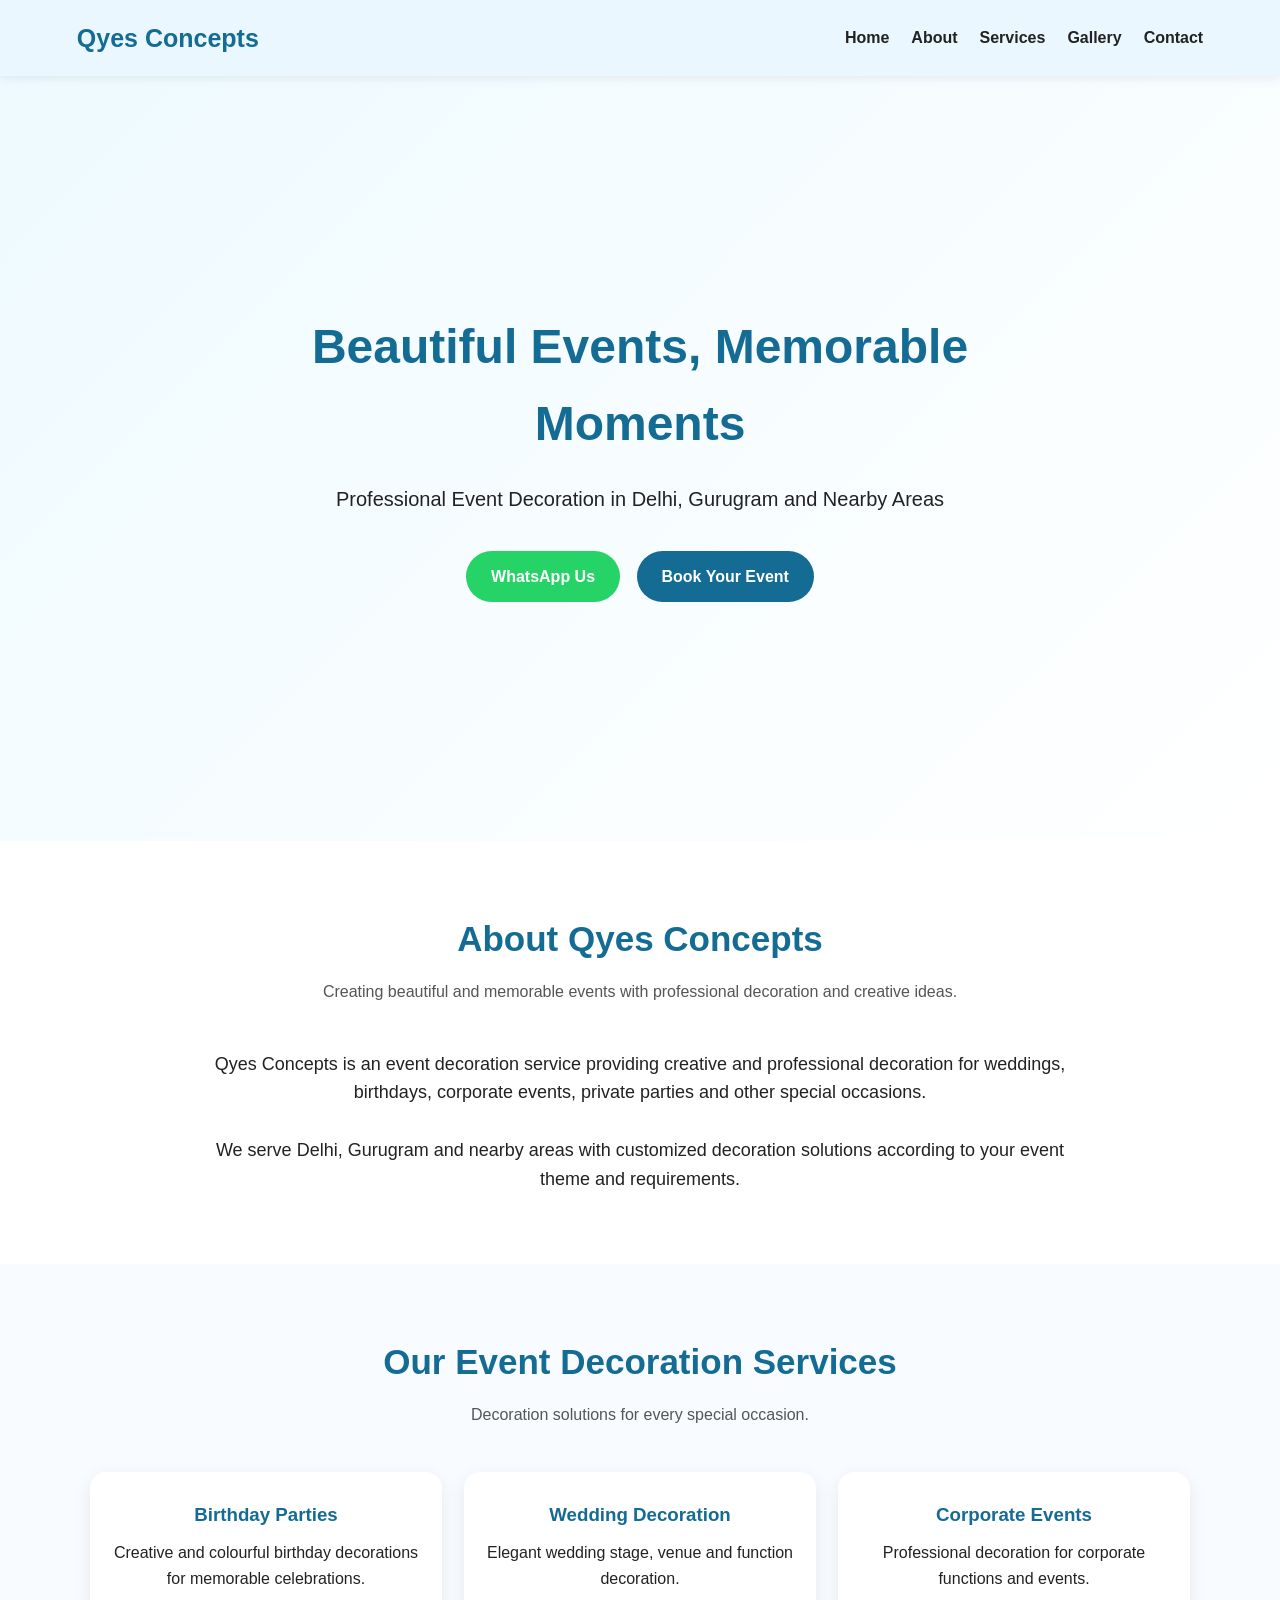
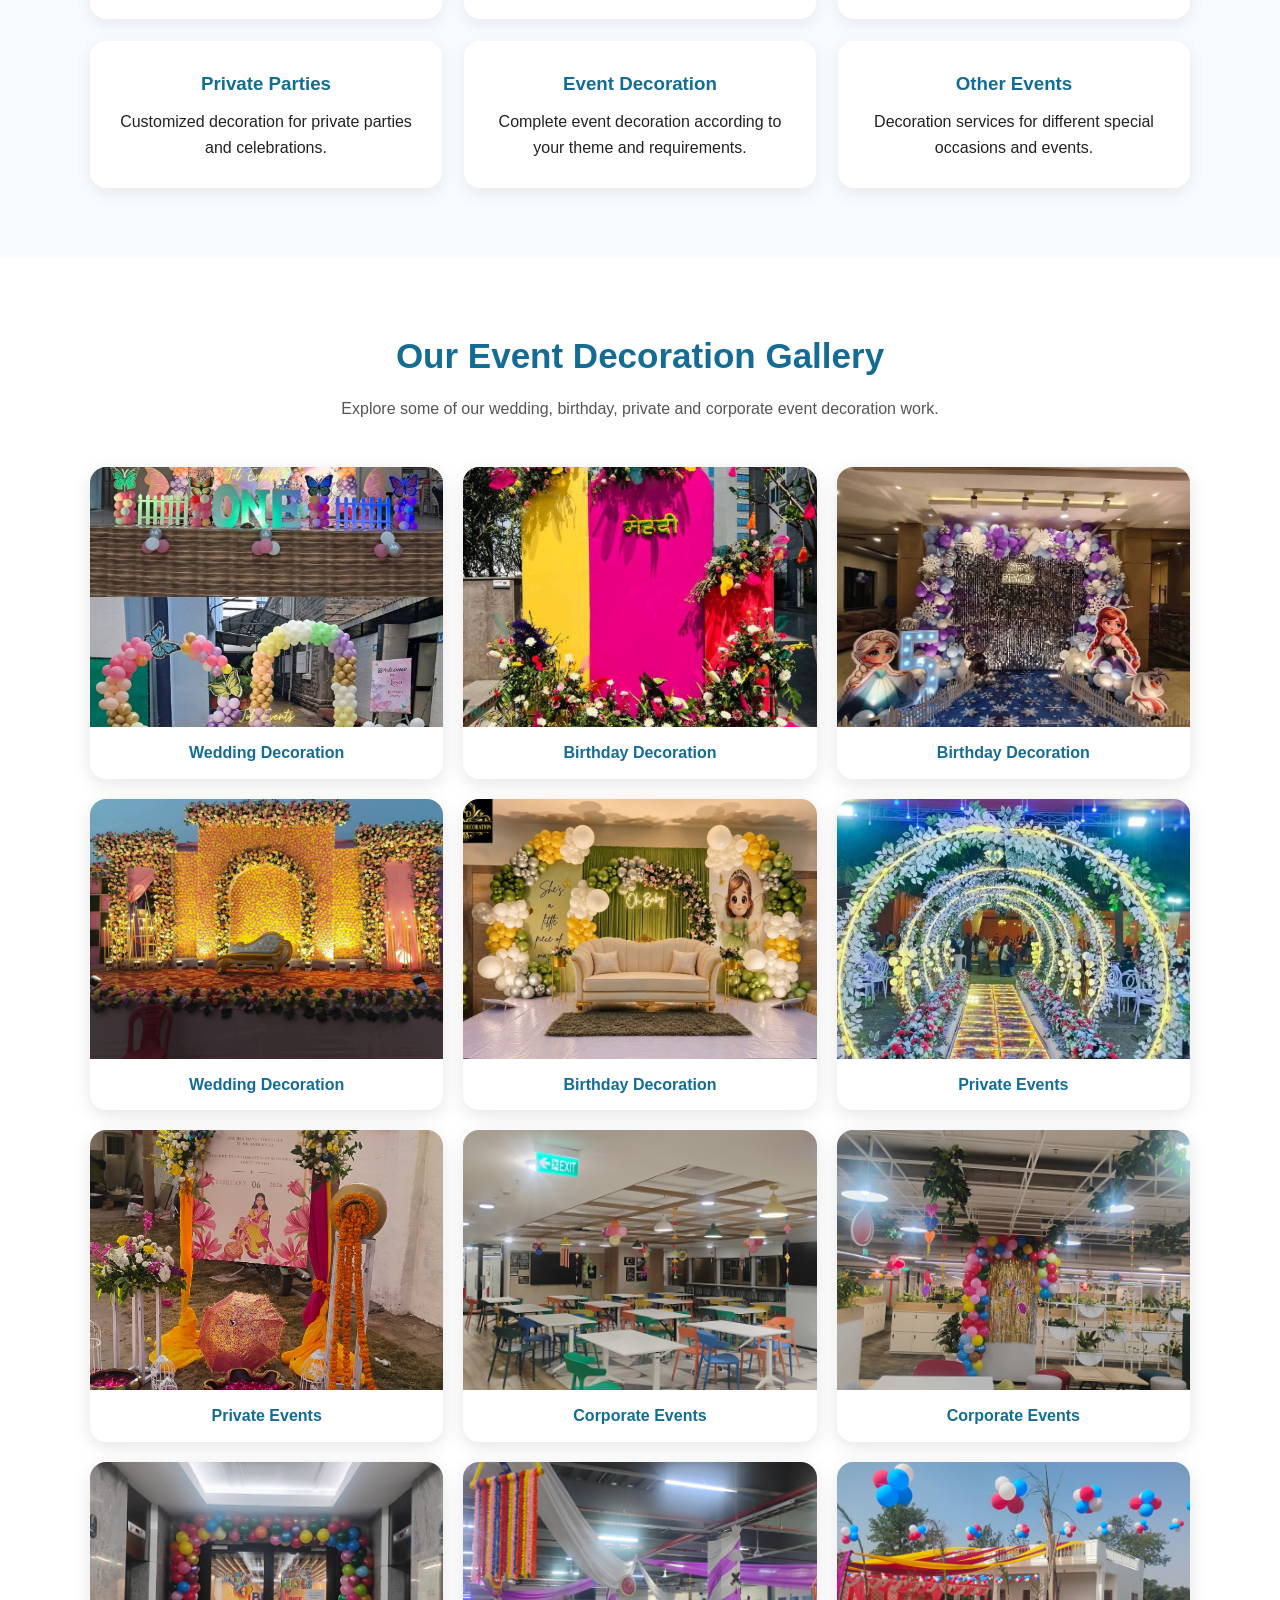
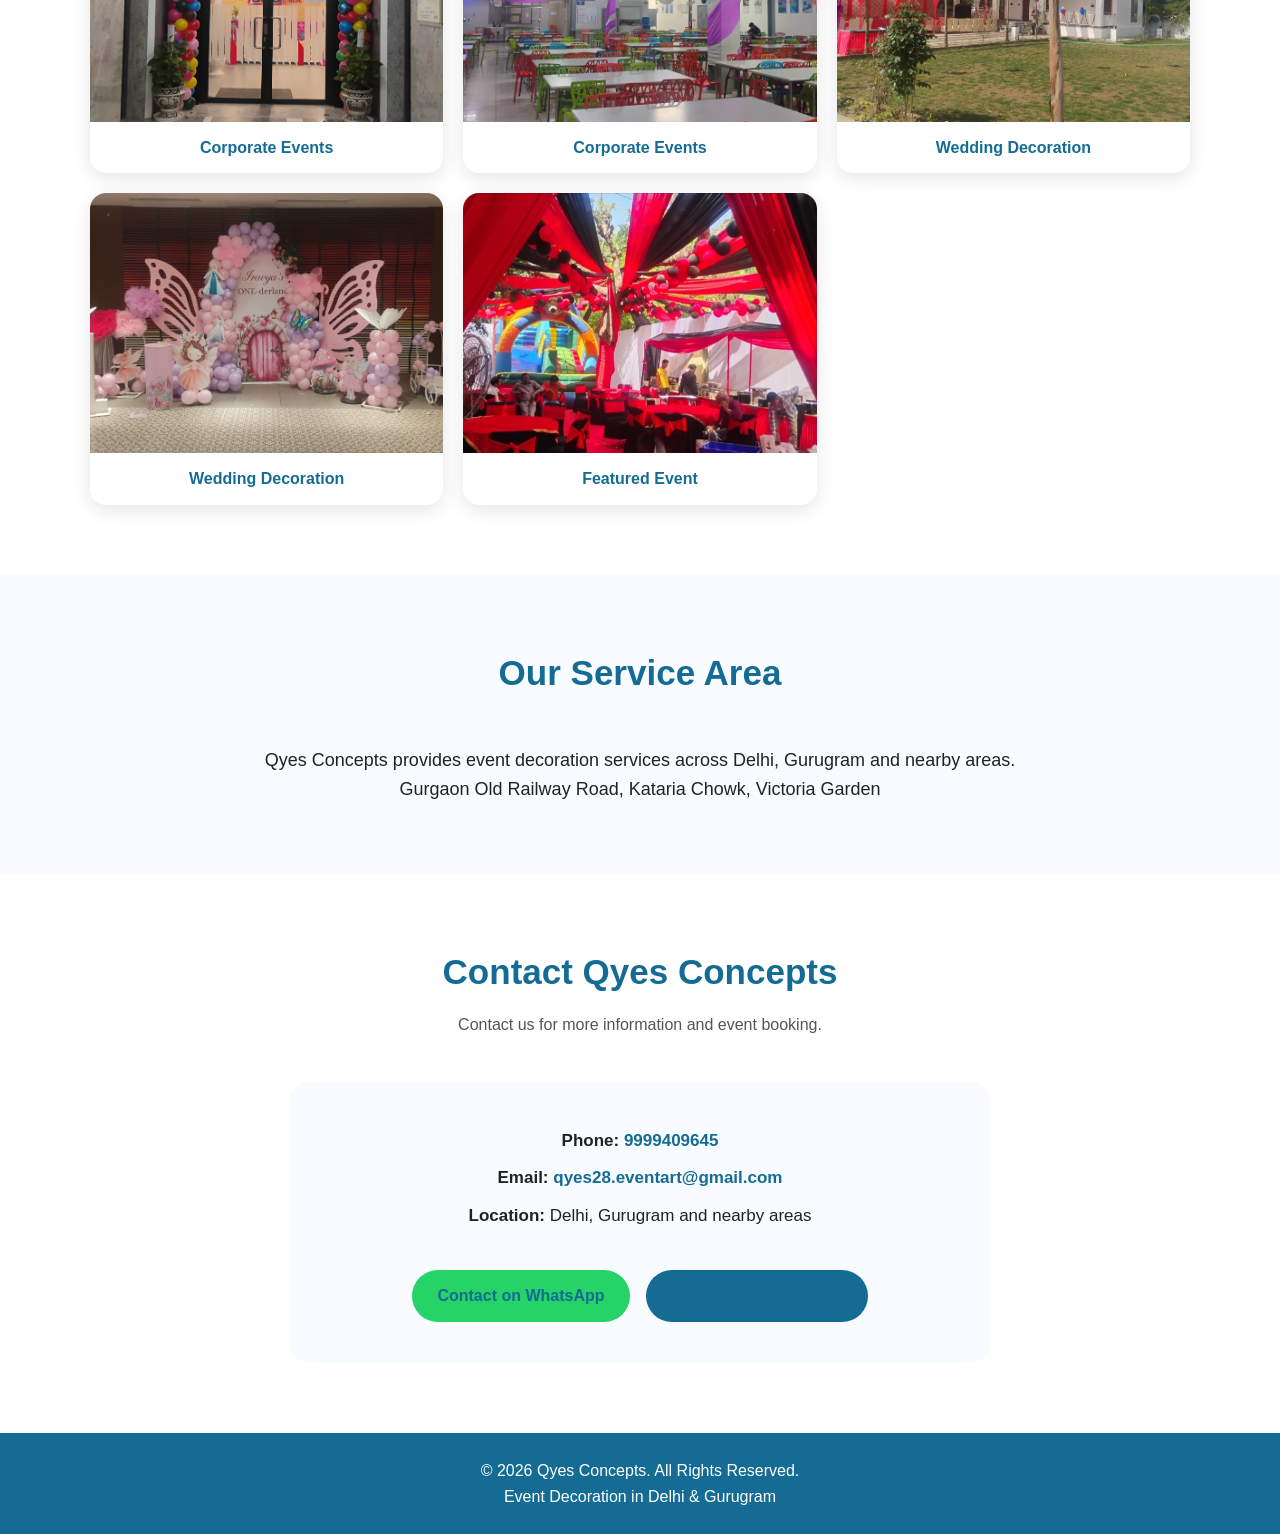
==== commit 5e5fe4cd: "Enhance SEO and update layout in index.html Updated meta tags for improved SEO and modified styles f" ====
--- a/index.html
+++ b/index.html
@@ -8,32 +8,31 @@
     <title>Event Decoration in Delhi & Gurugram | Qyes Concepts</title>
 
     <meta name="description"
-        content="Qyes Concepts provides professional event decoration in Delhi and Gurugram for birthdays, weddings, corporate events, private parties and special celebrations.">
+          content="Qyes Concepts provides professional event decoration in Delhi, Gurugram and nearby areas. Wedding, birthday, corporate and private event decoration services.">
 
     <meta name="keywords"
-        content="event decoration Delhi, event decorator Delhi, birthday decoration Delhi, wedding decoration Delhi, event decoration Gurugram, birthday party decoration Gurugram, corporate event decoration Delhi, Qyes Concepts">
+          content="event decoration Delhi, event decoration Gurugram, wedding decoration Delhi, birthday decoration Delhi, corporate event decoration, Qyes Concepts">
 
     <meta name="robots" content="index, follow">
 
     <!-- Google Search Console Verification -->
     <meta name="google-site-verification"
-        content="D07fI1-LAL-J-J1HRcfwWt1qley3RjHlHlz8ll8Fhas" />
-
-    <!-- Canonical URL -->
+          content="D07fI1-LAL-J-J1HRcfwWt1qley3RjHlHlz8ll8Fhas">
+
     <link rel="canonical"
-        href="https://abhishekwebstudio.github.io/Qyes-Concepts-event-decoration-/">
+          href="https://abhishekwebstudio.github.io/Qyes-Concepts-event-decoration-/">
 
     <!-- Open Graph -->
     <meta property="og:title"
-        content="Event Decoration in Delhi & Gurugram | Qyes Concepts">
+          content="Qyes Concepts | Event Decoration in Delhi & Gurugram">
 
     <meta property="og:description"
-        content="Professional birthday, wedding, corporate and private event decoration services by Qyes Concepts in Delhi and Gurugram.">
+          content="Professional wedding, birthday, corporate and private event decoration by Qyes Concepts.">
 
     <meta property="og:type" content="website">
 
     <meta property="og:url"
-        content="https://abhishekwebstudio.github.io/Qyes-Concepts-event-decoration-/">
+          content="https://abhishekwebstudio.github.io/Qyes-Concepts-event-decoration-/">
 
     <style>
 
@@ -49,81 +48,80 @@
 
         body {
             font-family: Arial, sans-serif;
-            background: #f8fbff;
+            line-height: 1.6;
             color: #222;
-            line-height: 1.6;
+            background: #ffffff;
         }
 
         header {
-            background: linear-gradient(135deg, #dff4ff, #ffffff);
-            padding: 20px;
+            background: #eaf7ff;
+            padding: 18px 6%;
+            position: sticky;
+            top: 0;
+            z-index: 1000;
+            box-shadow: 0 2px 10px rgba(0,0,0,0.08);
+        }
+
+        nav {
+            max-width: 1150px;
+            margin: auto;
+            display: flex;
+            justify-content: space-between;
+            align-items: center;
+            gap: 20px;
+        }
+
+        .logo {
+            font-size: 25px;
+            font-weight: bold;
+            color: #146c94;
+        }
+
+        nav ul {
+            display: flex;
+            list-style: none;
+            gap: 22px;
+        }
+
+        nav a {
+            text-decoration: none;
+            color: #222;
+            font-weight: 600;
+        }
+
+        nav a:hover {
+            color: #146c94;
+        }
+
+        .hero {
+            min-height: 85vh;
+            display: flex;
+            align-items: center;
+            justify-content: center;
             text-align: center;
-            border-bottom: 1px solid #d9edf7;
-        }
-
-        header h1 {
-            font-size: 36px;
+            padding: 70px 20px;
+            background: linear-gradient(135deg, #eefaff, #ffffff);
+        }
+
+        .hero-content {
+            max-width: 850px;
+        }
+
+        .hero h1 {
+            font-size: 48px;
             color: #146c94;
-            margin-bottom: 10px;
-        }
-
-        header p {
-            font-size: 17px;
-            color: #555;
-            max-width: 800px;
-            margin: auto;
-        }
-
-        nav {
-            margin-top: 18px;
-        }
-
-        nav a {
-            display: inline-block;
-            margin: 5px 8px;
-            padding: 9px 15px;
-            background: #ffffff;
-            color: #146c94;
-            text-decoration: none;
-            border-radius: 20px;
-            font-weight: bold;
-            border: 1px solid #cce8f5;
-        }
-
-        nav a:hover {
-            background: #146c94;
-            color: white;
-        }
-
-        main {
-            width: 100%;
-        }
-
-        .hero {
-            padding: 75px 20px;
-            text-align: center;
-            background: linear-gradient(135deg, #e8f8ff, #ffffff);
-        }
-
-        .hero h2 {
-            font-size: 42px;
-            color: #145374;
-            max-width: 900px;
-            margin: auto;
-            line-height: 1.2;
+            margin-bottom: 20px;
         }
 
         .hero p {
-            max-width: 750px;
-            margin: 20px auto;
-            font-size: 18px;
-            color: #555;
+            font-size: 20px;
+            margin-bottom: 30px;
         }
 
         .btn {
             display: inline-block;
-            margin: 10px 5px;
-            padding: 13px 23px;
+            padding: 13px 25px;
+            margin: 6px;
             border-radius: 30px;
             text-decoration: none;
             font-weight: bold;
@@ -135,23 +133,23 @@
             opacity: 0.9;
         }
 
-        .btn.whatsapp {
-            background: #25D366;
+        .btn-whatsapp {
+            background: #25d366;
         }
 
         section {
-            padding: 60px 20px;
+            padding: 70px 6%;
         }
 
         .section-heading {
             text-align: center;
             max-width: 800px;
-            margin: 0 auto 35px;
+            margin: 0 auto 45px;
         }
 
         .section-heading h2 {
-            font-size: 32px;
-            color: #145374;
+            font-size: 35px;
+            color: #146c94;
             margin-bottom: 12px;
         }
 
@@ -163,35 +161,27 @@
             max-width: 900px;
             margin: auto;
             text-align: center;
-            font-size: 17px;
-        }
-
-        /* Services */
-
-        .services {
-            background: #ffffff;
-        }
-
-        .service-grid {
+            font-size: 18px;
+        }
+
+        .services-section {
+            background: #f8fbff;
+        }
+
+        .services-grid {
             max-width: 1100px;
             margin: auto;
             display: grid;
             grid-template-columns: repeat(3, 1fr);
-            gap: 20px;
+            gap: 22px;
         }
 
         .service-card {
-            background: #f8fbff;
+            background: white;
             padding: 28px 20px;
+            text-align: center;
             border-radius: 16px;
-            text-align: center;
-            border: 1px solid #e0edf3;
-            transition: 0.3s;
-        }
-
-        .service-card:hover {
-            transform: translateY(-5px);
-            box-shadow: 0 8px 25px rgba(0,0,0,0.08);
+            box-shadow: 0 5px 18px rgba(0,0,0,0.08);
         }
 
         .service-card h3 {
@@ -199,14 +189,8 @@
             margin-bottom: 10px;
         }
 
-        .service-card p {
-            color: #555;
-        }
-
-        /* Gallery */
-
         .gallery-section {
-            background: #f8fbff;
+            background: #ffffff;
         }
 
         .gallery-grid {
@@ -243,46 +227,32 @@
             color: #146c94;
         }
 
-        /* Service Area */
-
         .area-section {
-            background: #ffffff;
+            background: #f8fbff;
             text-align: center;
         }
 
-        .area-box {
-            max-width: 850px;
-            margin: auto;
-            padding: 30px;
-            background: #eef9ff;
-            border-radius: 18px;
-        }
-
-        .area-box h2 {
-            color: #145374;
-            margin-bottom: 12px;
-        }
-
-        /* Contact */
-
-        .contact-section {
-            background: linear-gradient(135deg, #e8f8ff, #ffffff);
-            text-align: center;
-        }
-
-        .contact-box {
+        .area-section p {
+            font-size: 18px;
             max-width: 800px;
             margin: auto;
         }
 
-        .contact-box h2 {
-            font-size: 32px;
-            color: #145374;
-            margin-bottom: 15px;
+        .contact-section {
+            text-align: center;
+        }
+
+        .contact-box {
+            max-width: 700px;
+            margin: auto;
+            background: #f8fbff;
+            padding: 35px 25px;
+            border-radius: 18px;
         }
 
         .contact-box p {
-            margin: 8px 0;
+            margin: 10px 0;
+            font-size: 17px;
         }
 
         .contact-box a {
@@ -292,61 +262,59 @@
         }
 
         footer {
-            background: #145374;
+            background: #146c94;
             color: white;
             text-align: center;
-            padding: 25px 20px;
-        }
-
-        footer p {
-            margin: 5px 0;
-        }
-
-        /* Mobile */
+            padding: 25px 15px;
+        }
 
         @media (max-width: 800px) {
 
-            header h1 {
-                font-size: 30px;
-            }
-
-            .hero h2 {
-                font-size: 32px;
-            }
-
-            .service-grid {
+            nav {
+                flex-direction: column;
+            }
+
+            nav ul {
+                flex-wrap: wrap;
+                justify-content: center;
+            }
+
+            .hero h1 {
+                font-size: 36px;
+            }
+
+            .services-grid {
                 grid-template-columns: repeat(2, 1fr);
             }
 
             .gallery-grid {
                 grid-template-columns: repeat(2, 1fr);
             }
-
         }
 
         @media (max-width: 520px) {
 
-            header h1 {
-                font-size: 27px;
-            }
-
             .hero {
-                padding: 55px 18px;
-            }
-
-            .hero h2 {
+                min-height: 75vh;
+            }
+
+            .hero h1 {
+                font-size: 31px;
+            }
+
+            .hero p {
+                font-size: 17px;
+            }
+
+            section {
+                padding: 55px 5%;
+            }
+
+            .section-heading h2 {
                 font-size: 28px;
             }
 
-            .hero p {
-                font-size: 16px;
-            }
-
-            section {
-                padding: 45px 15px;
-            }
-
-            .service-grid {
+            .services-grid {
                 grid-template-columns: 1fr;
             }
 
@@ -357,16 +325,6 @@
             .gallery-item img {
                 height: 250px;
             }
-
-            .section-heading h2 {
-                font-size: 27px;
-            }
-
-            .btn {
-                width: 90%;
-                max-width: 300px;
-            }
-
         }
 
     </style>
@@ -375,474 +333,403 @@
 <body>
 
 <header>
-
-    <h1>Qyes Concepts</h1>
-
-    <p>
-        Professional Event Decoration in Delhi & Gurugram
-    </p>
-
     <nav>
-        <a href="#about">About</a>
-        <a href="#services">Services</a>
-        <a href="#gallery">Gallery</a>
-        <a href="#contact">Contact</a>
-        <a href="booking.html">Book Now</a>
+
+        <div class="logo">
+            Qyes Concepts
+        </div>
+
+        <ul>
+            <li><a href="#home">Home</a></li>
+            <li><a href="#about">About</a></li>
+            <li><a href="#services">Services</a></li>
+            <li><a href="#gallery">Gallery</a></li>
+            <li><a href="#contact">Contact</a></li>
+        </ul>
+
     </nav>
-
 </header>
 
 
-<main>
-
-    <!-- Hero -->
-
-    <section class="hero">
-
-        <h2>
-            Event Decoration in Delhi & Gurugram
-            for Beautiful, Memorable Celebrations
-        </h2>
-
-        <p>
-            Qyes Concepts provides professional event decoration
-            for birthdays, weddings, corporate events, private parties
-            and special celebrations.
-        </p>
-
-        <a class="btn" href="booking.html">
-            Book Your Event
-        </a>
-
-        <a class="btn whatsapp"
+<!-- HERO -->
+
+<section id="home" class="hero">
+
+    <div class="hero-content">
+
+        <h1>
+            Beautiful Events, Memorable Moments
+        </h1>
+
+        <p>
+            Professional Event Decoration in Delhi, Gurugram
+            and Nearby Areas
+        </p>
+
+        <a class="btn btn-whatsapp"
            href="https://wa.me/919999409645"
            target="_blank">
             WhatsApp Us
         </a>
 
-    </section>
-
-
-    <!-- About -->
-
-    <section id="about">
-
-        <div class="section-heading">
-
-            <h2>About Qyes Concepts</h2>
-
+        <a class="btn"
+           href="booking.html">
+            Book Your Event
+        </a>
+
+    </div>
+
+</section>
+
+
+<!-- ABOUT -->
+
+<section id="about">
+
+    <div class="section-heading">
+
+        <h2>About Qyes Concepts</h2>
+
+        <p>
+            Creating beautiful and memorable events with
+            professional decoration and creative ideas.
+        </p>
+
+    </div>
+
+    <div class="about">
+
+        <p>
+            Qyes Concepts is an event decoration service
+            providing creative and professional decoration
+            for weddings, birthdays, corporate events,
+            private parties and other special occasions.
+        </p>
+
+        <br>
+
+        <p>
+            We serve Delhi, Gurugram and nearby areas with
+            customized decoration solutions according to
+            your event theme and requirements.
+        </p>
+
+    </div>
+
+</section>
+
+
+<!-- SERVICES -->
+
+<section id="services" class="services-section">
+
+    <div class="section-heading">
+
+        <h2>Our Event Decoration Services</h2>
+
+        <p>
+            Decoration solutions for every special occasion.
+        </p>
+
+    </div>
+
+    <div class="services-grid">
+
+        <div class="service-card">
+            <h3>Birthday Parties</h3>
             <p>
-                Creative decoration for memorable celebrations.
+                Creative and colourful birthday decorations
+                for memorable celebrations.
             </p>
-
-        </div>
-
-        <div class="about">
-
+        </div>
+
+        <div class="service-card">
+            <h3>Wedding Decoration</h3>
             <p>
-                Qyes Concepts is an event decoration service serving
-                Delhi, Gurugram and nearby areas. We create attractive
-                and customized decorations for birthdays, weddings,
-                corporate events, private parties and other special
-                occasions.
+                Elegant wedding stage, venue and function
+                decoration.
             </p>
-
-            <br>
-
+        </div>
+
+        <div class="service-card">
+            <h3>Corporate Events</h3>
             <p>
-                Our goal is to make every celebration beautiful,
-                memorable and specially designed according to the
-                customer's event.
+                Professional decoration for corporate
+                functions and events.
             </p>
-
-        </div>
-
-    </section>
-
-
-    <!-- Services -->
-
-    <section id="services" class="services">
-
-        <div class="section-heading">
-
-            <h2>Event Decoration Services in Delhi & Gurugram</h2>
-
+        </div>
+
+        <div class="service-card">
+            <h3>Private Parties</h3>
             <p>
-                Professional decoration solutions for different
-                types of events and celebrations.
+                Customized decoration for private parties
+                and celebrations.
             </p>
-
-        </div>
-
-
-        <div class="service-grid">
-
-            <div class="service-card">
-
-                <h3>🎂 Birthday Parties</h3>
-
-                <p>
-                    Creative birthday decoration for children,
-                    adults and special birthday celebrations.
-                </p>
-
-            </div>
-
-
-            <div class="service-card">
-
-                <h3>💍 Wedding Decoration</h3>
-
-                <p>
-                    Beautiful wedding and function decoration
-                    designed for memorable celebrations.
-                </p>
-
-            </div>
-
-
-            <div class="service-card">
-
-                <h3>🏢 Corporate Events</h3>
-
-                <p>
-                    Professional decoration for corporate functions,
-                    office events and business celebrations.
-                </p>
-
-            </div>
-
-
-            <div class="service-card">
-
-                <h3>🎉 Private Parties</h3>
-
-                <p>
-                    Customized decoration for private parties,
-                    family functions and celebrations.
-                </p>
-
-            </div>
-
-
-            <div class="service-card">
-
-                <h3>✨ Event Decoration</h3>
-
-                <p>
-                    Customized event decoration according to your
-                    theme, occasion and requirements.
-                </p>
-
-            </div>
-
-
-            <div class="service-card">
-
-                <h3>🎊 Special Events</h3>
-
-                <p>
-                    Decoration services for other special occasions
-                    and celebrations in Delhi and Gurugram.
-                </p>
-
-            </div>
-
-        </div>
-
-    </section>
-
-
-    <!-- Gallery -->
-
-    <section id="gallery" class="gallery-section">
-
-        <div class="section-heading">
-
-            <h2>Our Event Decoration Gallery</h2>
-
+        </div>
+
+        <div class="service-card">
+            <h3>Event Decoration</h3>
             <p>
-                Explore some of our wedding, birthday, private and
-                corporate event decoration work.
+                Complete event decoration according to
+                your theme and requirements.
             </p>
-
-        </div>
-
-
-        <div class="gallery-grid">
-
-
-            <!-- Wedding -->
-
-            <div class="gallery-item">
-
-                <img src="images/wedding-1.jpg"
-                     alt="Wedding decoration by Qyes Concepts in Delhi"
-                     loading="lazy">
-
-                <div class="gallery-caption">
-                    Wedding Decoration
-                </div>
-
-            </div>
-
-
-            <div class="gallery-item">
-
-                <img src="images/wedding-2.jpg"
-                     alt="Beautiful wedding event decoration in Delhi"
-                     loading="lazy">
-
-                <div class="gallery-caption">
-                    Wedding Decoration
-                </div>
-
-            </div>
-
-
-            <div class="gallery-item">
-
-                <img src="images/wedding-3.jpg"
-                     alt="Wedding stage decoration by Qyes Concepts"
-                     loading="lazy">
-
-                <div class="gallery-caption">
-                    Wedding Decoration
-                </div>
-
-            </div>
-
-
-            <div class="gallery-item">
-
-                <img src="images/wedding-4.jpg"
-                     alt="Wedding venue decoration in Gurugram"
-                     loading="lazy">
-
-                <div class="gallery-caption">
-                    Wedding Decoration
-                </div>
-
-            </div>
-
-
-            <!-- Birthday -->
-
-            <div class="gallery-item">
-
-                <img src="images/birthday-1.jpg"
-                     alt="Birthday party decoration in Delhi"
-                     loading="lazy">
-
-                <div class="gallery-caption">
-                    Birthday Decoration
-                </div>
-
-            </div>
-
-
-            <div class="gallery-item">
-
-                <img src="images/birthday-2.jpg"
-                     alt="Birthday event decoration by Qyes Concepts"
-                     loading="lazy">
-
-                <div class="gallery-caption">
-                    Birthday Decoration
-                </div>
-
-            </div>
-
-
-            <div class="gallery-item">
-
-                <img src="images/birthday-3.jpg"
-                     alt="Creative birthday decoration in Gurugram"
-                     loading="lazy">
-
-                <div class="gallery-caption">
-                    Birthday Decoration
-                </div>
-
-            </div>
-
-
-            <!-- Private -->
-
-            <div class="gallery-item">
-
-                <img src="images/private-1.jpg"
-                     alt="Private party decoration in Delhi"
-                     loading="lazy">
-
-                <div class="gallery-caption">
-                    Private Events
-                </div>
-
-            </div>
-
-
-            <div class="gallery-item">
-
-                <img src="images/private-2.jpg"
-                     alt="Private event decoration by Qyes Concepts"
-                     loading="lazy">
-
-                <div class="gallery-caption">
-                    Private Events
-                </div>
-
-            </div>
-
-
-            <!-- Corporate -->
-
-            <div class="gallery-item">
-
-                <img src="images/corporate-1.jpg"
-                     alt="Corporate event decoration in Delhi"
-                     loading="lazy">
-
-                <div class="gallery-caption">
-                    Corporate Events
-                </div>
-
-            </div>
-
-
-            <div class="gallery-item">
-
-                <img src="images/corporate-2.jpg"
-                     alt="Corporate event decoration by Qyes Concepts"
-                     loading="lazy">
-
-                <div class="gallery-caption">
-                    Corporate Events
-                </div>
-
-            </div>
-
-
-            <div class="gallery-item">
-
-                <img src="images/corporate-3.jpg"
-                     alt="Professional corporate decoration in Gurugram"
-                     loading="lazy">
-
-                <div class="gallery-caption">
-                    Corporate Events
-                </div>
-
-            </div>
-
-
-            <div class="gallery-item">
-
-                <img src="images/corporate-4.jpg"
-                     alt="Corporate function decoration in Delhi"
-                     loading="lazy">
-
-                <div class="gallery-caption">
-                    Corporate Events
-                </div>
-
-            </div>
-
-
-            <!-- Featured -->
-
-            <div class="gallery-item">
-
-                <img src="images/featured-event.jpg"
-                     alt="Event decoration by Qyes Concepts in Delhi and Gurugram"
-                     loading="lazy">
-
-                <div class="gallery-caption">
-                    Featured Event
-                </div>
-
-            </div>
-
-
-        </div>
-
-    </section>
-
-
-    <!-- Service Area -->
-
-    <section class="area-section">
-
-        <div class="area-box">
-
-            <h2>Our Service Area</h2>
-
+        </div>
+
+        <div class="service-card">
+            <h3>Other Events</h3>
             <p>
-                Qyes Concepts provides event decoration services
-                in <strong>Delhi, Gurugram and nearby areas.</strong>
+                Decoration services for different special
+                occasions and events.
             </p>
-
-            <br>
-
-            <p>
-                Gurgaon Old Railway Road, Kataria Chowk,
-                Victoria Garden.
-            </p>
-
-        </div>
-
-    </section>
-
-
-    <!-- Contact -->
-
-    <section id="contact" class="contact-section">
-
-        <div class="contact-box">
-
-            <h2>Contact Qyes Concepts</h2>
-
-            <p>
-                Planning an event? Contact us for more information
-                and decoration enquiries.
-            </p>
-
-            <br>
-
-            <p>
-                📞
-                <a href="tel:+919999409645">
-                    +91 9999409645
-                </a>
-            </p>
-
-            <p>
-                📧
-                <a href="mailto:qyes28.eventart@gmail.com">
-                    qyes28.eventart@gmail.com
-                </a>
-            </p>
-
-            <br>
-
-            <a class="btn whatsapp"
-               href="https://wa.me/919999409645"
-               target="_blank">
-                Contact on WhatsApp
+        </div>
+
+    </div>
+
+</section>
+
+
+<!-- GALLERY -->
+
+<section id="gallery" class="gallery-section">
+
+    <div class="section-heading">
+
+        <h2>Our Event Decoration Gallery</h2>
+
+        <p>
+            Explore some of our wedding, birthday, private
+            and corporate event decoration work.
+        </p>
+
+    </div>
+
+
+    <div class="gallery-grid">
+
+
+        <div class="gallery-item">
+            <img src="FB_IMG_1770056393432.jpg"
+                 alt="Wedding decoration by Qyes Concepts in Delhi"
+                 loading="lazy">
+            <div class="gallery-caption">
+                Wedding Decoration
+            </div>
+        </div>
+
+
+        <div class="gallery-item">
+            <img src="FB_IMG_1772078744628.jpg"
+                 alt="Birthday party decoration in Delhi"
+                 loading="lazy">
+            <div class="gallery-caption">
+                Birthday Decoration
+            </div>
+        </div>
+
+
+        <div class="gallery-item">
+            <img src="FB_IMG_1776345292674.jpg"
+                 alt="Birthday event decoration by Qyes Concepts"
+                 loading="lazy">
+            <div class="gallery-caption">
+                Birthday Decoration
+            </div>
+        </div>
+
+
+        <div class="gallery-item">
+            <img src="FB_IMG_1781897185635.jpg"
+                 alt="Wedding venue decoration in Gurugram"
+                 loading="lazy">
+            <div class="gallery-caption">
+                Wedding Decoration
+            </div>
+        </div>
+
+
+        <div class="gallery-item">
+            <img src="FB_IMG_1785595466962.jpg"
+                 alt="Birthday decoration in Gurugram"
+                 loading="lazy">
+            <div class="gallery-caption">
+                Birthday Decoration
+            </div>
+        </div>
+
+
+        <div class="gallery-item">
+            <img src="FB_IMG_1791037428056.jpg"
+                 alt="Private party decoration in Delhi"
+                 loading="lazy">
+            <div class="gallery-caption">
+                Private Events
+            </div>
+        </div>
+
+
+        <div class="gallery-item">
+            <img src="IMG_20260206_092856630_HDR.jpg"
+                 alt="Private event decoration by Qyes Concepts"
+                 loading="lazy">
+            <div class="gallery-caption">
+                Private Events
+            </div>
+        </div>
+
+
+        <div class="gallery-item">
+            <img src="IMG_20260301_194331179_HDR.jpg"
+                 alt="Corporate event decoration in Delhi"
+                 loading="lazy">
+            <div class="gallery-caption">
+                Corporate Events
+            </div>
+        </div>
+
+
+        <div class="gallery-item">
+            <img src="IMG_20260301_200928524_HDR.jpg"
+                 alt="Corporate event decoration by Qyes Concepts"
+                 loading="lazy">
+            <div class="gallery-caption">
+                Corporate Events
+            </div>
+        </div>
+
+
+        <div class="gallery-item">
+            <img src="IMG_20260301_201839959_HDR.jpg"
+                 alt="Professional corporate decoration in Gurugram"
+                 loading="lazy">
+            <div class="gallery-caption">
+                Corporate Events
+            </div>
+        </div>
+
+
+        <div class="gallery-item">
+            <img src="IMG_20260302_231923974_HDR.jpg"
+                 alt="Corporate function decoration in Delhi"
+                 loading="lazy">
+            <div class="gallery-caption">
+                Corporate Events
+            </div>
+        </div>
+
+
+        <div class="gallery-item">
+            <img src="IMG_20260412_094920575.jpg"
+                 alt="Wedding stage decoration by Qyes Concepts"
+                 loading="lazy">
+            <div class="gallery-caption">
+                Wedding Decoration
+            </div>
+        </div>
+
+
+        <div class="gallery-item">
+            <img src="IMG_20260802_171236801.jpg"
+                 alt="Wedding event decoration in Delhi"
+                 loading="lazy">
+            <div class="gallery-caption">
+                Wedding Decoration
+            </div>
+        </div>
+
+
+        <div class="gallery-item">
+            <img src="IMG_20261005_153830.jpg"
+                 alt="Event decoration by Qyes Concepts in Delhi and Gurugram"
+                 loading="lazy">
+            <div class="gallery-caption">
+                Featured Event
+            </div>
+        </div>
+
+
+    </div>
+
+</section>
+
+
+<!-- SERVICE AREA -->
+
+<section class="area-section">
+
+    <div class="section-heading">
+
+        <h2>Our Service Area</h2>
+
+    </div>
+
+    <p>
+        Qyes Concepts provides event decoration services
+        across Delhi, Gurugram and nearby areas.
+    </p>
+
+    <p>
+        Gurgaon Old Railway Road, Kataria Chowk,
+        Victoria Garden
+    </p>
+
+</section>
+
+
+<!-- CONTACT -->
+
+<section id="contact" class="contact-section">
+
+    <div class="section-heading">
+
+        <h2>Contact Qyes Concepts</h2>
+
+        <p>
+            Contact us for more information and event booking.
+        </p>
+
+    </div>
+
+
+    <div class="contact-box">
+
+        <p>
+            <strong>Phone:</strong>
+            <a href="tel:+919999409645">
+                9999409645
             </a>
-
-            <a class="btn"
-               href="booking.html">
-                Booking / Enquiry
+        </p>
+
+        <p>
+            <strong>Email:</strong>
+            <a href="mailto:qyes28.eventart@gmail.com">
+                qyes28.eventart@gmail.com
             </a>
-
-        </div>
-
-    </section>
-
-</main>
-
+        </p>
+
+        <p>
+            <strong>Location:</strong>
+            Delhi, Gurugram and nearby areas
+        </p>
+
+        <br>
+
+        <a class="btn btn-whatsapp"
+           href="https://wa.me/919999409645"
+           target="_blank">
+            Contact on WhatsApp
+        </a>
+
+        <a class="btn"
+           href="booking.html">
+            Send Booking Enquiry
+        </a>
+
+    </div>
+
+</section>
+
+
+<!-- FOOTER -->
 
 <footer>
 
@@ -856,6 +743,5 @@
 
 </footer>
 
-
 </body>
     </html>
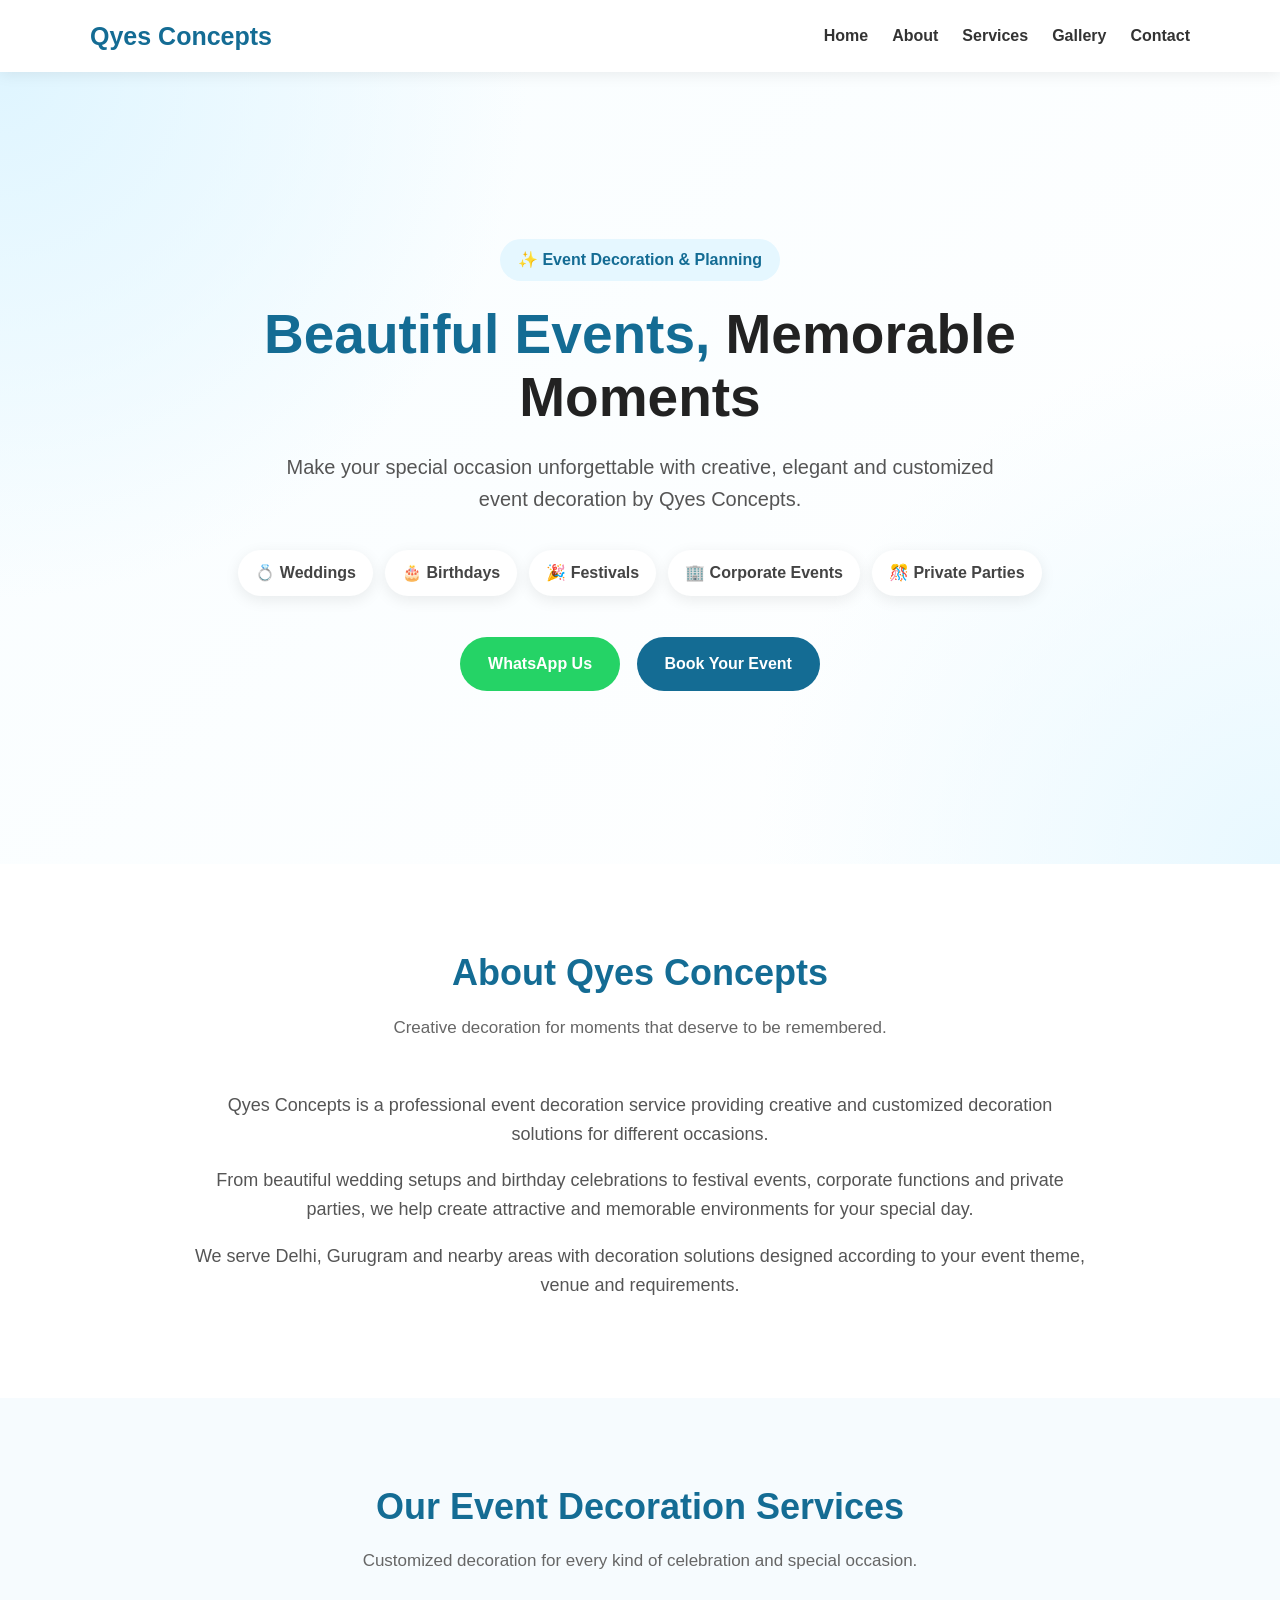
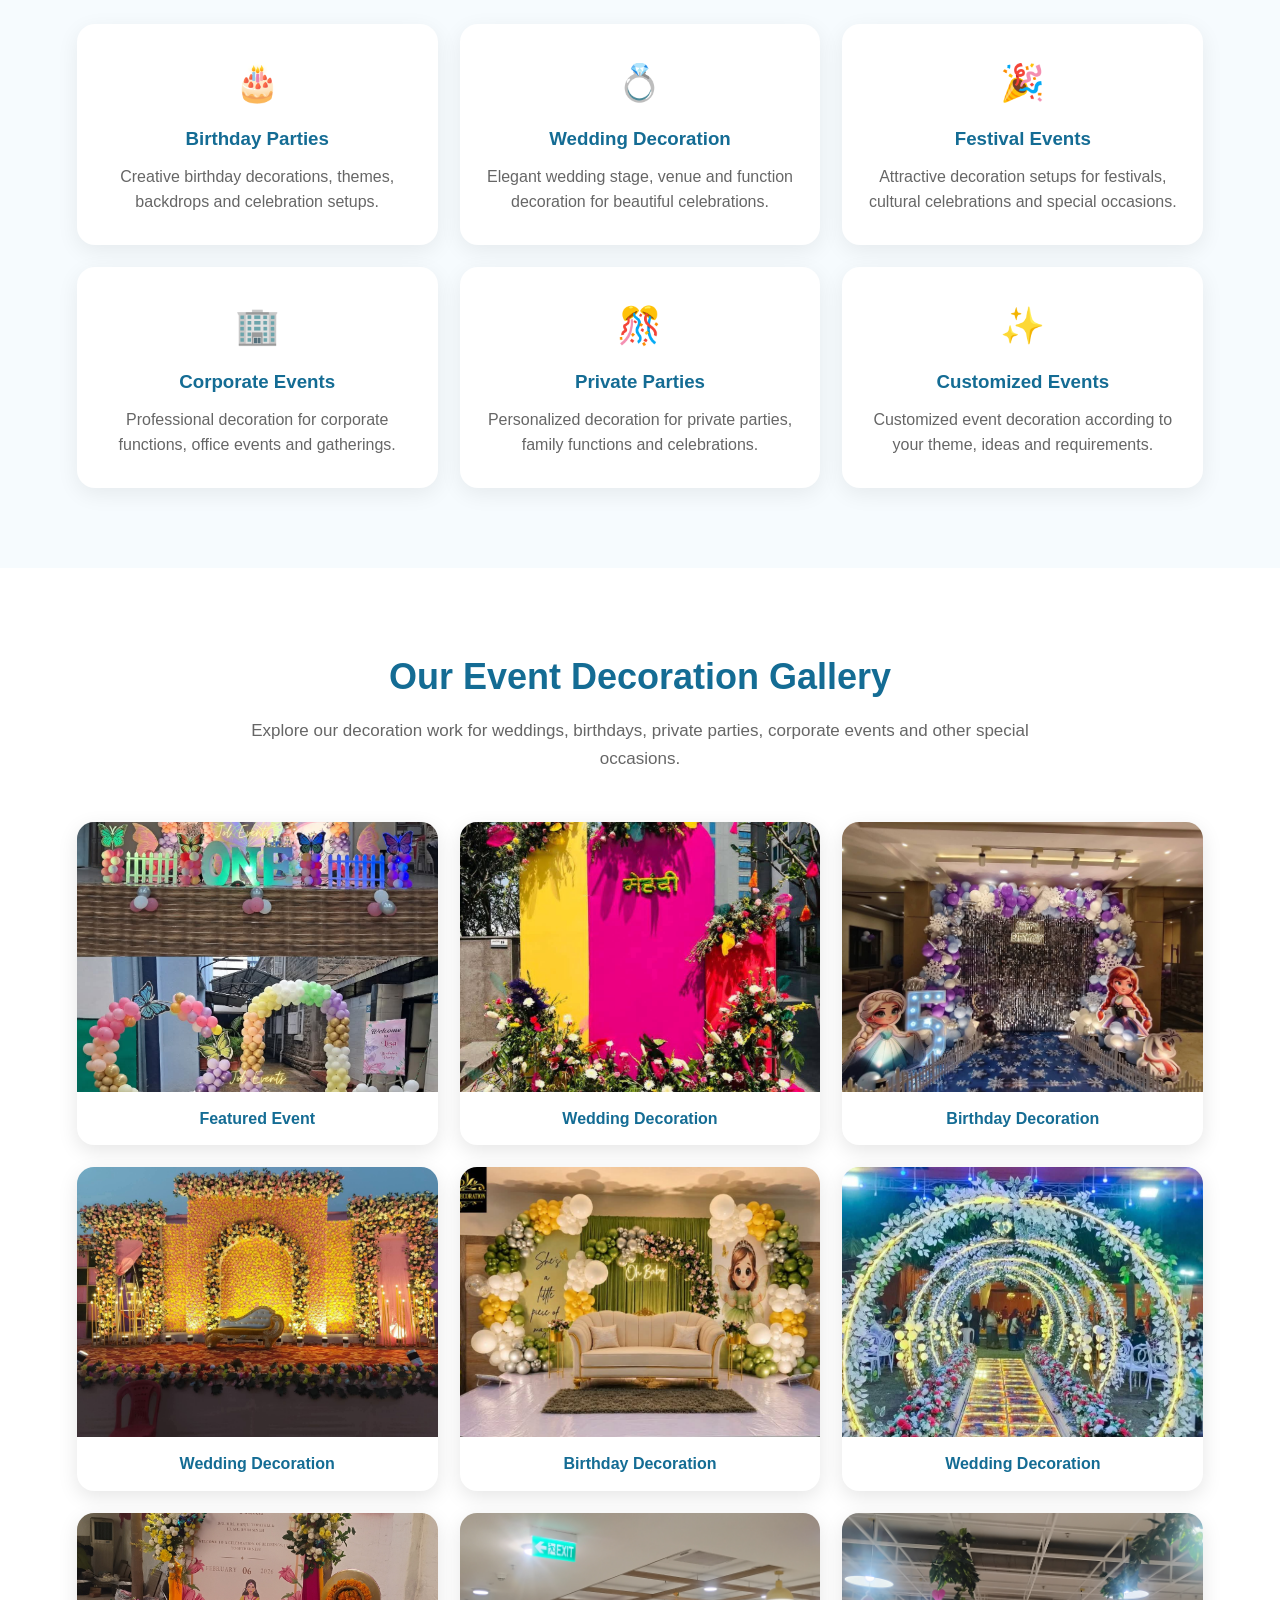
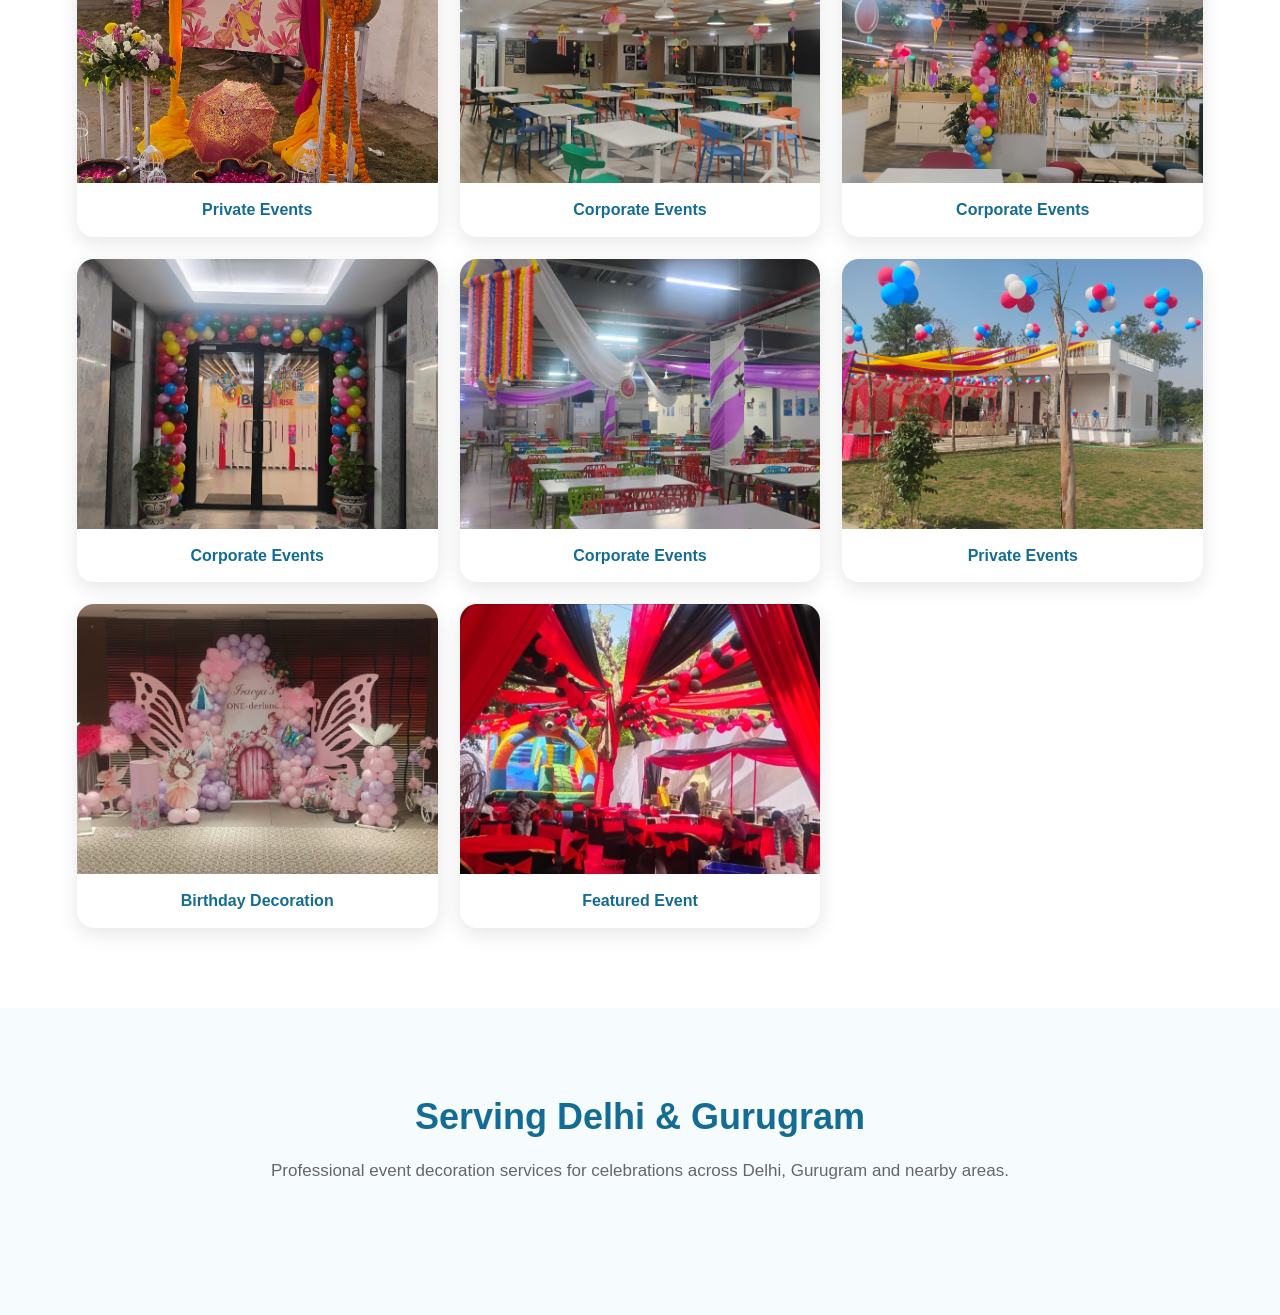
==== commit df47e63b: "Refactor index.html for SEO and content updates Updated the title and meta descriptions for better S" ====
--- a/index.html
+++ b/index.html
@@ -1,17 +1,18 @@
 <!DOCTYPE html>
 <html lang="en">
 <head>
+
     <meta charset="UTF-8">
 
     <meta name="viewport" content="width=device-width, initial-scale=1.0">
 
-    <title>Event Decoration in Delhi & Gurugram | Qyes Concepts</title>
+    <title>Qyes Concepts | Event Decoration in Delhi & Gurugram</title>
 
     <meta name="description"
-          content="Qyes Concepts provides professional event decoration in Delhi, Gurugram and nearby areas. Wedding, birthday, corporate and private event decoration services.">
+          content="Qyes Concepts provides professional wedding, birthday, festival, corporate and private event decoration services in Delhi, Gurugram and nearby areas.">
 
     <meta name="keywords"
-          content="event decoration Delhi, event decoration Gurugram, wedding decoration Delhi, birthday decoration Delhi, corporate event decoration, Qyes Concepts">
+          content="event decoration Delhi, event decoration Gurugram, wedding decoration Delhi, birthday decoration Delhi, festival event decoration, corporate event decoration, private party decoration, Qyes Concepts">
 
     <meta name="robots" content="index, follow">
 
@@ -27,19 +28,20 @@
           content="Qyes Concepts | Event Decoration in Delhi & Gurugram">
 
     <meta property="og:description"
-          content="Professional wedding, birthday, corporate and private event decoration by Qyes Concepts.">
+          content="Professional wedding, birthday, festival, corporate and private event decoration services.">
 
     <meta property="og:type" content="website">
 
     <meta property="og:url"
           content="https://abhishekwebstudio.github.io/Qyes-Concepts-event-decoration-/">
 
+
     <style>
 
         * {
-            box-sizing: border-box;
             margin: 0;
             padding: 0;
+            box-sizing: border-box;
         }
 
         html {
@@ -47,89 +49,149 @@
         }
 
         body {
-            font-family: Arial, sans-serif;
-            line-height: 1.6;
+            font-family: Arial, Helvetica, sans-serif;
             color: #222;
             background: #ffffff;
-        }
+            line-height: 1.6;
+        }
+
+        /* NAVBAR */
 
         header {
-            background: #eaf7ff;
-            padding: 18px 6%;
             position: sticky;
             top: 0;
             z-index: 1000;
-            box-shadow: 0 2px 10px rgba(0,0,0,0.08);
+            background: rgba(255,255,255,0.97);
+            box-shadow: 0 2px 15px rgba(0,0,0,0.08);
         }
 
         nav {
             max-width: 1150px;
             margin: auto;
+            min-height: 72px;
+            padding: 12px 25px;
+
             display: flex;
             justify-content: space-between;
             align-items: center;
-            gap: 20px;
         }
 
         .logo {
             font-size: 25px;
-            font-weight: bold;
+            font-weight: 800;
             color: #146c94;
         }
 
         nav ul {
+            list-style: none;
             display: flex;
-            list-style: none;
-            gap: 22px;
-        }
-
-        nav a {
+            gap: 24px;
+        }
+
+        nav ul li a {
             text-decoration: none;
-            color: #222;
+            color: #333;
             font-weight: 600;
         }
 
-        nav a:hover {
+        nav ul li a:hover {
             color: #146c94;
         }
 
+
+        /* HOME */
+
         .hero {
-            min-height: 85vh;
+            min-height: 88vh;
+            padding: 70px 20px;
+
             display: flex;
             align-items: center;
             justify-content: center;
+
             text-align: center;
-            padding: 70px 20px;
-            background: linear-gradient(135deg, #eefaff, #ffffff);
+
+            background:
+                radial-gradient(circle at top left, #dff5ff, transparent 35%),
+                radial-gradient(circle at bottom right, #e8f8ff, transparent 35%),
+                linear-gradient(135deg, #f8fdff, #ffffff);
         }
 
         .hero-content {
-            max-width: 850px;
+            max-width: 950px;
+        }
+
+        .hero-tag {
+            display: inline-block;
+            padding: 8px 18px;
+            margin-bottom: 22px;
+
+            border-radius: 30px;
+
+            background: #e5f7ff;
+            color: #146c94;
+
+            font-weight: bold;
         }
 
         .hero h1 {
-            font-size: 48px;
+            font-size: 55px;
+            line-height: 1.15;
             color: #146c94;
-            margin-bottom: 20px;
+            margin-bottom: 22px;
+        }
+
+        .hero h1 span {
+            color: #222;
         }
 
         .hero p {
+            max-width: 760px;
+            margin: auto;
+
             font-size: 20px;
+            color: #555;
+
             margin-bottom: 30px;
+        }
+
+        .hero-features {
+            margin: 35px auto;
+            display: flex;
+            justify-content: center;
+            flex-wrap: wrap;
+            gap: 12px;
+        }
+
+        .hero-feature {
+            background: white;
+            padding: 10px 17px;
+            border-radius: 25px;
+
+            box-shadow: 0 4px 15px rgba(0,0,0,0.08);
+
+            font-weight: 600;
+            color: #444;
         }
 
         .btn {
             display: inline-block;
-            padding: 13px 25px;
+            padding: 14px 28px;
             margin: 6px;
+
             border-radius: 30px;
+
             text-decoration: none;
             font-weight: bold;
+
             background: #146c94;
             color: white;
+
+            transition: 0.3s;
         }
 
         .btn:hover {
+            transform: translateY(-2px);
             opacity: 0.9;
         }
 
@@ -137,51 +199,82 @@
             background: #25d366;
         }
 
+
+        /* COMMON */
+
         section {
-            padding: 70px 6%;
+            padding: 80px 6%;
         }
 
         .section-heading {
+            max-width: 800px;
+            margin: 0 auto 50px;
             text-align: center;
-            max-width: 800px;
-            margin: 0 auto 45px;
         }
 
         .section-heading h2 {
-            font-size: 35px;
+            font-size: 36px;
             color: #146c94;
             margin-bottom: 12px;
         }
 
         .section-heading p {
-            color: #555;
-        }
-
-        .about {
+            color: #666;
+            font-size: 17px;
+        }
+
+
+        /* ABOUT */
+
+        .about-content {
             max-width: 900px;
             margin: auto;
             text-align: center;
+        }
+
+        .about-content p {
             font-size: 18px;
-        }
+            color: #555;
+            margin-bottom: 18px;
+        }
+
+
+        /* SERVICES */
 
         .services-section {
-            background: #f8fbff;
+            background: #f6fbfe;
         }
 
         .services-grid {
-            max-width: 1100px;
+            max-width: 1150px;
             margin: auto;
+
             display: grid;
             grid-template-columns: repeat(3, 1fr);
+
             gap: 22px;
         }
 
         .service-card {
             background: white;
-            padding: 28px 20px;
+            padding: 30px 22px;
+
+            border-radius: 18px;
+
             text-align: center;
-            border-radius: 16px;
-            box-shadow: 0 5px 18px rgba(0,0,0,0.08);
+
+            box-shadow: 0 6px 22px rgba(0,0,0,0.07);
+
+            transition: 0.3s;
+        }
+
+        .service-card:hover {
+            transform: translateY(-5px);
+        }
+
+        .service-icon {
+            font-size: 36px;
+            margin-bottom: 12px;
         }
 
         .service-card h3 {
@@ -189,30 +282,43 @@
             margin-bottom: 10px;
         }
 
+        .service-card p {
+            color: #666;
+        }
+
+
+        /* GALLERY */
+
         .gallery-section {
             background: #ffffff;
         }
 
         .gallery-grid {
-            max-width: 1100px;
+            max-width: 1150px;
             margin: auto;
+
             display: grid;
             grid-template-columns: repeat(3, 1fr);
-            gap: 20px;
+
+            gap: 22px;
         }
 
         .gallery-item {
             overflow: hidden;
             background: white;
-            border-radius: 16px;
-            box-shadow: 0 5px 18px rgba(0,0,0,0.10);
+
+            border-radius: 17px;
+
+            box-shadow: 0 6px 20px rgba(0,0,0,0.10);
         }
 
         .gallery-item img {
             width: 100%;
-            height: 260px;
+            height: 270px;
+
             object-fit: cover;
             display: block;
+
             transition: transform 0.4s ease;
         }
 
@@ -221,66 +327,96 @@
         }
 
         .gallery-caption {
-            padding: 13px;
+            padding: 14px;
+
             text-align: center;
+
             font-weight: bold;
             color: #146c94;
         }
 
+
+        /* SERVICE AREA */
+
         .area-section {
-            background: #f8fbff;
+            background: #f6fbfe;
             text-align: center;
         }
 
-        .area-section p {
+        .area-content {
+            max-width: 850px;
+            margin: auto;
+        }
+
+        .area-content p {
             font-size: 18px;
-            max-width: 800px;
-            margin: auto;
-        }
+            color: #555;
+            margin-bottom: 10px;
+        }
+
+
+        /* CONTACT */
 
         .contact-section {
             text-align: center;
         }
 
         .contact-box {
-            max-width: 700px;
+            max-width: 750px;
             margin: auto;
-            background: #f8fbff;
-            padding: 35px 25px;
-            border-radius: 18px;
+
+            background: #f6fbfe;
+
+            padding: 40px 25px;
+
+            border-radius: 20px;
+
+            box-shadow: 0 5px 20px rgba(0,0,0,0.06);
         }
 
         .contact-box p {
-            margin: 10px 0;
+            margin: 12px 0;
             font-size: 17px;
         }
 
-        .contact-box a {
+        .contact-box a:not(.btn) {
             color: #146c94;
+            text-decoration: none;
             font-weight: bold;
-            text-decoration: none;
-        }
+        }
+
+
+        /* FOOTER */
 
         footer {
             background: #146c94;
             color: white;
             text-align: center;
-            padding: 25px 15px;
-        }
-
-        @media (max-width: 800px) {
+            padding: 30px 15px;
+        }
+
+        footer p {
+            margin: 5px;
+        }
+
+
+        /* MOBILE */
+
+        @media (max-width: 850px) {
 
             nav {
                 flex-direction: column;
+                gap: 12px;
             }
 
             nav ul {
+                justify-content: center;
                 flex-wrap: wrap;
-                justify-content: center;
+                gap: 15px;
             }
 
             .hero h1 {
-                font-size: 36px;
+                font-size: 42px;
             }
 
             .services-grid {
@@ -292,14 +428,16 @@
             }
         }
 
-        @media (max-width: 520px) {
+
+        @media (max-width: 550px) {
 
             .hero {
-                min-height: 75vh;
+                min-height: 80vh;
+                padding: 55px 18px;
             }
 
             .hero h1 {
-                font-size: 31px;
+                font-size: 34px;
             }
 
             .hero p {
@@ -307,11 +445,11 @@
             }
 
             section {
-                padding: 55px 5%;
+                padding: 60px 5%;
             }
 
             .section-heading h2 {
-                font-size: 28px;
+                font-size: 29px;
             }
 
             .services-grid {
@@ -323,16 +461,22 @@
             }
 
             .gallery-item img {
-                height: 250px;
+                height: 260px;
             }
         }
 
     </style>
+
 </head>
 
+
 <body>
 
+
+<!-- NAVIGATION -->
+
 <header>
+
     <nav>
 
         <div class="logo">
@@ -340,31 +484,78 @@
         </div>
 
         <ul>
-            <li><a href="#home">Home</a></li>
-            <li><a href="#about">About</a></li>
-            <li><a href="#services">Services</a></li>
-            <li><a href="#gallery">Gallery</a></li>
-            <li><a href="#contact">Contact</a></li>
+
+            <li>
+                <a href="#home">Home</a>
+            </li>
+
+            <li>
+                <a href="#about">About</a>
+            </li>
+
+            <li>
+                <a href="#services">Services</a>
+            </li>
+
+            <li>
+                <a href="#gallery">Gallery</a>
+            </li>
+
+            <li>
+                <a href="#contact">Contact</a>
+            </li>
+
         </ul>
 
     </nav>
+
 </header>
 
 
-<!-- HERO -->
+<!-- HOME -->
 
 <section id="home" class="hero">
 
     <div class="hero-content">
 
+        <div class="hero-tag">
+            ✨ Event Decoration & Planning
+        </div>
+
         <h1>
-            Beautiful Events, Memorable Moments
+            Beautiful Events,
+            <span>Memorable Moments</span>
         </h1>
 
         <p>
-            Professional Event Decoration in Delhi, Gurugram
-            and Nearby Areas
+            Make your special occasion unforgettable with
+            creative, elegant and customized event decoration
+            by Qyes Concepts.
         </p>
+
+        <div class="hero-features">
+
+            <div class="hero-feature">
+                💍 Weddings
+            </div>
+
+            <div class="hero-feature">
+                🎂 Birthdays
+            </div>
+
+            <div class="hero-feature">
+                🎉 Festivals
+            </div>
+
+            <div class="hero-feature">
+                🏢 Corporate Events
+            </div>
+
+            <div class="hero-feature">
+                🎊 Private Parties
+            </div>
+
+        </div>
 
         <a class="btn btn-whatsapp"
            href="https://wa.me/919999409645"
@@ -391,27 +582,32 @@
         <h2>About Qyes Concepts</h2>
 
         <p>
-            Creating beautiful and memorable events with
-            professional decoration and creative ideas.
+            Creative decoration for moments that deserve
+            to be remembered.
         </p>
 
     </div>
 
-    <div class="about">
+    <div class="about-content">
 
         <p>
-            Qyes Concepts is an event decoration service
-            providing creative and professional decoration
-            for weddings, birthdays, corporate events,
-            private parties and other special occasions.
+            Qyes Concepts is a professional event decoration
+            service providing creative and customized
+            decoration solutions for different occasions.
         </p>
 
-        <br>
+        <p>
+            From beautiful wedding setups and birthday
+            celebrations to festival events, corporate
+            functions and private parties, we help create
+            attractive and memorable environments for your
+            special day.
+        </p>
 
         <p>
             We serve Delhi, Gurugram and nearby areas with
-            customized decoration solutions according to
-            your event theme and requirements.
+            decoration solutions designed according to your
+            event theme, venue and requirements.
         </p>
 
     </div>
@@ -428,60 +624,111 @@
         <h2>Our Event Decoration Services</h2>
 
         <p>
-            Decoration solutions for every special occasion.
+            Customized decoration for every kind of
+            celebration and special occasion.
         </p>
 
     </div>
 
+
     <div class="services-grid">
 
+
         <div class="service-card">
-            <h3>Birthday Parties</h3>
+
+            <div class="service-icon">🎂</div>
+
+            <h3>
+                Birthday Parties
+            </h3>
+
             <p>
-                Creative and colourful birthday decorations
-                for memorable celebrations.
+                Creative birthday decorations, themes,
+                backdrops and celebration setups.
             </p>
-        </div>
+
+        </div>
+
 
         <div class="service-card">
-            <h3>Wedding Decoration</h3>
+
+            <div class="service-icon">💍</div>
+
+            <h3>
+                Wedding Decoration
+            </h3>
+
             <p>
                 Elegant wedding stage, venue and function
-                decoration.
+                decoration for beautiful celebrations.
             </p>
-        </div>
+
+        </div>
+
 
         <div class="service-card">
-            <h3>Corporate Events</h3>
+
+            <div class="service-icon">🎉</div>
+
+            <h3>
+                Festival Events
+            </h3>
+
+            <p>
+                Attractive decoration setups for festivals,
+                cultural celebrations and special occasions.
+            </p>
+
+        </div>
+
+
+        <div class="service-card">
+
+            <div class="service-icon">🏢</div>
+
+            <h3>
+                Corporate Events
+            </h3>
+
             <p>
                 Professional decoration for corporate
-                functions and events.
+                functions, office events and gatherings.
             </p>
-        </div>
+
+        </div>
+
 
         <div class="service-card">
-            <h3>Private Parties</h3>
+
+            <div class="service-icon">🎊</div>
+
+            <h3>
+                Private Parties
+            </h3>
+
             <p>
-                Customized decoration for private parties
-                and celebrations.
+                Personalized decoration for private parties,
+                family functions and celebrations.
             </p>
-        </div>
+
+        </div>
+
 
         <div class="service-card">
-            <h3>Event Decoration</h3>
+
+            <div class="service-icon">✨</div>
+
+            <h3>
+                Customized Events
+            </h3>
+
             <p>
-                Complete event decoration according to
-                your theme and requirements.
+                Customized event decoration according to
+                your theme, ideas and requirements.
             </p>
-        </div>
-
-        <div class="service-card">
-            <h3>Other Events</h3>
-            <p>
-                Decoration services for different special
-                occasions and events.
-            </p>
-        </div>
+
+        </div>
+
 
     </div>
 
@@ -494,11 +741,14 @@
 
     <div class="section-heading">
 
-        <h2>Our Event Decoration Gallery</h2>
+        <h2>
+            Our Event Decoration Gallery
+        </h2>
 
         <p>
-            Explore some of our wedding, birthday, private
-            and corporate event decoration work.
+            Explore our decoration work for weddings,
+            birthdays, private parties, corporate events
+            and other special occasions.
         </p>
 
     </div>
@@ -507,143 +757,213 @@
     <div class="gallery-grid">
 
 
-        <div class="gallery-item">
+        <!-- 1 FEATURED -->
+
+        <div class="gallery-item">
+
             <img src="FB_IMG_1770056393432.jpg"
+                 alt="Featured event decoration by Qyes Concepts"
+                 loading="lazy">
+
+            <div class="gallery-caption">
+                Featured Event
+            </div>
+
+        </div>
+
+
+        <!-- 2 WEDDING -->
+
+        <div class="gallery-item">
+
+            <img src="FB_IMG_1772078744628.jpg"
                  alt="Wedding decoration by Qyes Concepts in Delhi"
                  loading="lazy">
+
             <div class="gallery-caption">
                 Wedding Decoration
             </div>
-        </div>
-
-
-        <div class="gallery-item">
-            <img src="FB_IMG_1772078744628.jpg"
+
+        </div>
+
+
+        <!-- 3 BIRTHDAY -->
+
+        <div class="gallery-item">
+
+            <img src="FB_IMG_1776345292674.jpg"
                  alt="Birthday party decoration in Delhi"
                  loading="lazy">
+
             <div class="gallery-caption">
                 Birthday Decoration
             </div>
-        </div>
-
-
-        <div class="gallery-item">
-            <img src="FB_IMG_1776345292674.jpg"
-                 alt="Birthday event decoration by Qyes Concepts"
-                 loading="lazy">
+
+        </div>
+
+
+        <!-- 4 WEDDING -->
+
+        <div class="gallery-item">
+
+            <img src="FB_IMG_1781897185635.jpg"
+                 alt="Wedding event decoration in Delhi"
+                 loading="lazy">
+
+            <div class="gallery-caption">
+                Wedding Decoration
+            </div>
+
+        </div>
+
+
+        <!-- 5 BIRTHDAY -->
+
+        <div class="gallery-item">
+
+            <img src="FB_IMG_1785595466962.jpg"
+                 alt="Birthday decoration by Qyes Concepts"
+                 loading="lazy">
+
             <div class="gallery-caption">
                 Birthday Decoration
             </div>
-        </div>
-
-
-        <div class="gallery-item">
-            <img src="FB_IMG_1781897185635.jpg"
-                 alt="Wedding venue decoration in Gurugram"
-                 loading="lazy">
+
+        </div>
+
+
+        <!-- 6 WEDDING -->
+
+        <div class="gallery-item">
+
+            <img src="FB_IMG_1791037428056.jpg"
+                 alt="Wedding venue decoration by Qyes Concepts"
+                 loading="lazy">
+
             <div class="gallery-caption">
                 Wedding Decoration
             </div>
-        </div>
-
-
-        <div class="gallery-item">
-            <img src="FB_IMG_1785595466962.jpg"
-                 alt="Birthday decoration in Gurugram"
-                 loading="lazy">
-            <div class="gallery-caption">
-                Birthday Decoration
-            </div>
-        </div>
-
-
-        <div class="gallery-item">
-            <img src="FB_IMG_1791037428056.jpg"
+
+        </div>
+
+
+        <!-- 7 PRIVATE -->
+
+        <div class="gallery-item">
+
+            <img src="IMG_20260206_092856630_HDR.jpg"
                  alt="Private party decoration in Delhi"
                  loading="lazy">
+
             <div class="gallery-caption">
                 Private Events
             </div>
-        </div>
-
-
-        <div class="gallery-item">
-            <img src="IMG_20260206_092856630_HDR.jpg"
-                 alt="Private event decoration by Qyes Concepts"
-                 loading="lazy">
-            <div class="gallery-caption">
-                Private Events
-            </div>
-        </div>
-
-
-        <div class="gallery-item">
+
+        </div>
+
+
+        <!-- 8 CORPORATE -->
+
+        <div class="gallery-item">
+
             <img src="IMG_20260301_194331179_HDR.jpg"
                  alt="Corporate event decoration in Delhi"
                  loading="lazy">
+
             <div class="gallery-caption">
                 Corporate Events
             </div>
-        </div>
-
-
-        <div class="gallery-item">
+
+        </div>
+
+
+        <!-- 9 CORPORATE -->
+
+        <div class="gallery-item">
+
             <img src="IMG_20260301_200928524_HDR.jpg"
                  alt="Corporate event decoration by Qyes Concepts"
                  loading="lazy">
+
             <div class="gallery-caption">
                 Corporate Events
             </div>
-        </div>
-
-
-        <div class="gallery-item">
+
+        </div>
+
+
+        <!-- 10 CORPORATE -->
+
+        <div class="gallery-item">
+
             <img src="IMG_20260301_201839959_HDR.jpg"
-                 alt="Professional corporate decoration in Gurugram"
-                 loading="lazy">
+                 alt="Professional corporate event decoration"
+                 loading="lazy">
+
             <div class="gallery-caption">
                 Corporate Events
             </div>
-        </div>
-
-
-        <div class="gallery-item">
+
+        </div>
+
+
+        <!-- 11 CORPORATE -->
+
+        <div class="gallery-item">
+
             <img src="IMG_20260302_231923974_HDR.jpg"
-                 alt="Corporate function decoration in Delhi"
-                 loading="lazy">
+                 alt="Corporate function decoration in Gurugram"
+                 loading="lazy">
+
             <div class="gallery-caption">
                 Corporate Events
             </div>
-        </div>
-
-
-        <div class="gallery-item">
+
+        </div>
+
+
+        <!-- 12 PRIVATE -->
+
+        <div class="gallery-item">
+
             <img src="IMG_20260412_094920575.jpg"
-                 alt="Wedding stage decoration by Qyes Concepts"
-                 loading="lazy">
-            <div class="gallery-caption">
-                Wedding Decoration
-            </div>
-        </div>
-
-
-        <div class="gallery-item">
+                 alt="Private event decoration by Qyes Concepts"
+                 loading="lazy">
+
+            <div class="gallery-caption">
+                Private Events
+            </div>
+
+        </div>
+
+
+        <!-- 13 BIRTHDAY -->
+
+        <div class="gallery-item">
+
             <img src="IMG_20260802_171236801.jpg"
-                 alt="Wedding event decoration in Delhi"
-                 loading="lazy">
-            <div class="gallery-caption">
-                Wedding Decoration
-            </div>
-        </div>
-
-
-        <div class="gallery-item">
+                 alt="Birthday decoration in Gurugram"
+                 loading="lazy">
+
+            <div class="gallery-caption">
+                Birthday Decoration
+            </div>
+
+        </div>
+
+
+        <!-- 14 FEATURED -->
+
+        <div class="gallery-item">
+
             <img src="IMG_20261005_153830.jpg"
-                 alt="Event decoration by Qyes Concepts in Delhi and Gurugram"
-                 loading="lazy">
+                 alt="Featured event decoration by Qyes Concepts in Delhi"
+                 loading="lazy">
+
             <div class="gallery-caption">
                 Featured Event
             </div>
+
         </div>
 
 
@@ -658,90 +978,12 @@
 
     <div class="section-heading">
 
-        <h2>Our Service Area</h2>
-
-    </div>
-
-    <p>
-        Qyes Concepts provides event decoration services
-        across Delhi, Gurugram and nearby areas.
-    </p>
-
-    <p>
-        Gurgaon Old Railway Road, Kataria Chowk,
-        Victoria Garden
-    </p>
-
-</section>
-
-
-<!-- CONTACT -->
-
-<section id="contact" class="contact-section">
-
-    <div class="section-heading">
-
-        <h2>Contact Qyes Concepts</h2>
+        <h2>
+            Serving Delhi & Gurugram
+        </h2>
 
         <p>
-            Contact us for more information and event booking.
-        </p>
-
-    </div>
-
-
-    <div class="contact-box">
-
-        <p>
-            <strong>Phone:</strong>
-            <a href="tel:+919999409645">
-                9999409645
-            </a>
-        </p>
-
-        <p>
-            <strong>Email:</strong>
-            <a href="mailto:qyes28.eventart@gmail.com">
-                qyes28.eventart@gmail.com
-            </a>
-        </p>
-
-        <p>
-            <strong>Location:</strong>
-            Delhi, Gurugram and nearby areas
-        </p>
-
-        <br>
-
-        <a class="btn btn-whatsapp"
-           href="https://wa.me/919999409645"
-           target="_blank">
-            Contact on WhatsApp
-        </a>
-
-        <a class="btn"
-           href="booking.html">
-            Send Booking Enquiry
-        </a>
-
-    </div>
-
-</section>
-
-
-<!-- FOOTER -->
-
-<footer>
-
-    <p>
-        © 2026 Qyes Concepts. All Rights Reserved.
-    </p>
-
-    <p>
-        Event Decoration in Delhi & Gurugram
-    </p>
-
-</footer>
-
-</body>
-    </html>
+            Professional event decoration services
+            for celebrations across Delhi, Gurugram
+            and nearby areas.
+     
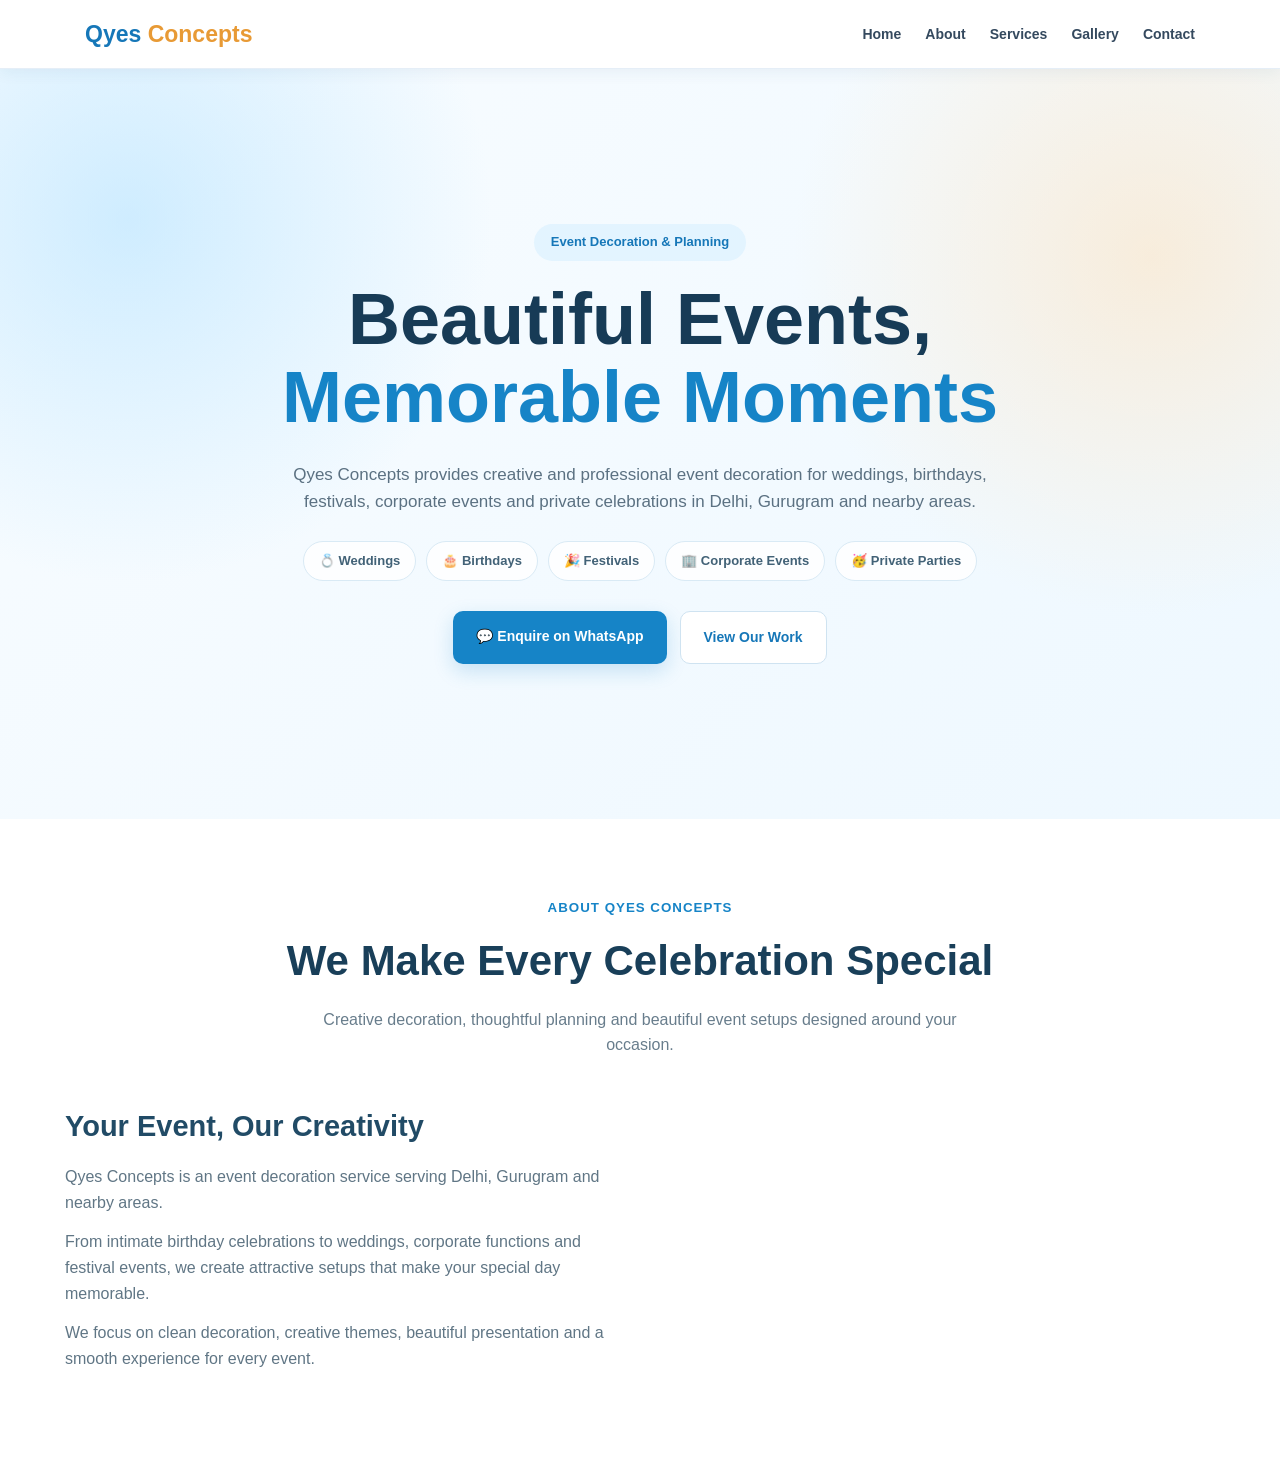
==== commit 6f7123b5: "Enhance SEO and layout in index.html Updated meta tags for better SEO and added structured data for " ====
--- a/index.html
+++ b/index.html
@@ -1,43 +1,65 @@
 <!DOCTYPE html>
 <html lang="en">
 <head>
-
     <meta charset="UTF-8">
 
     <meta name="viewport" content="width=device-width, initial-scale=1.0">
 
     <title>Qyes Concepts | Event Decoration in Delhi & Gurugram</title>
 
-    <meta name="description"
-          content="Qyes Concepts provides professional wedding, birthday, festival, corporate and private event decoration services in Delhi, Gurugram and nearby areas.">
-
-    <meta name="keywords"
-          content="event decoration Delhi, event decoration Gurugram, wedding decoration Delhi, birthday decoration Delhi, festival event decoration, corporate event decoration, private party decoration, Qyes Concepts">
+    <meta name="description" content="Qyes Concepts provides professional event decoration in Delhi, Gurugram and nearby areas. Birthday, wedding, festival, corporate and private event decoration.">
+
+    <meta name="keywords" content="event decoration Delhi, event decorator Delhi, wedding decoration Delhi, birthday decoration Delhi, corporate event decoration Delhi, event decoration Gurugram, wedding decorator Gurugram, Qyes Concepts">
+
+    <meta name="author" content="Qyes Concepts">
 
     <meta name="robots" content="index, follow">
 
     <!-- Google Search Console Verification -->
-    <meta name="google-site-verification"
-          content="D07fI1-LAL-J-J1HRcfwWt1qley3RjHlHlz8ll8Fhas">
-
-    <link rel="canonical"
-          href="https://abhishekwebstudio.github.io/Qyes-Concepts-event-decoration-/">
+    <meta name="google-site-verification" content="D07fI1-LAL-J-J1HRcfwWt1qley3RjHlHlz8ll8Fhas">
+
+    <link rel="canonical" href="https://abhishekwebstudio.github.io/Qyes-Concepts-event-decoration-/">
 
     <!-- Open Graph -->
-    <meta property="og:title"
-          content="Qyes Concepts | Event Decoration in Delhi & Gurugram">
-
-    <meta property="og:description"
-          content="Professional wedding, birthday, festival, corporate and private event decoration services.">
-
+    <meta property="og:title" content="Qyes Concepts | Event Decoration in Delhi & Gurugram">
+    <meta property="og:description" content="Beautiful event decoration for weddings, birthdays, festivals, corporate events and private parties in Delhi, Gurugram and nearby areas.">
     <meta property="og:type" content="website">
-
-    <meta property="og:url"
-          content="https://abhishekwebstudio.github.io/Qyes-Concepts-event-decoration-/">
-
+    <meta property="og:url" content="https://abhishekwebstudio.github.io/Qyes-Concepts-event-decoration-/">
+
+    <!-- Local Business Schema -->
+    <script type="application/ld+json">
+    {
+      "@context": "https://schema.org",
+      "@type": "LocalBusiness",
+      "name": "Qyes Concepts",
+      "description": "Professional event decoration and event planning services in Delhi, Gurugram and nearby areas.",
+      "url": "https://abhishekwebstudio.github.io/Qyes-Concepts-event-decoration-/",
+      "telephone": "+91-9999409645",
+      "email": "qyes28.eventart@gmail.com",
+      "address": {
+        "@type": "PostalAddress",
+        "streetAddress": "Gurgaon Old Railway Road, Kataria Chowk, Victoria Garden",
+        "addressLocality": "Gurugram",
+        "addressRegion": "Haryana",
+        "addressCountry": "IN"
+      },
+      "areaServed": [
+        "Delhi",
+        "Gurugram",
+        "Nearby Areas"
+      ],
+      "serviceType": [
+        "Birthday Party Decoration",
+        "Wedding Decoration",
+        "Festival Event Decoration",
+        "Corporate Event Decoration",
+        "Private Party Decoration",
+        "Customized Event Decoration"
+      ]
+    }
+    </script>
 
     <style>
-
         * {
             margin: 0;
             padding: 0;
@@ -50,940 +72,707 @@
 
         body {
             font-family: Arial, Helvetica, sans-serif;
-            color: #222;
-            background: #ffffff;
+            background: #f7fbff;
+            color: #243447;
             line-height: 1.6;
-        }
-
-        /* NAVBAR */
+            overflow-x: hidden;
+        }
+
+        a {
+            text-decoration: none;
+        }
+
+        img {
+            max-width: 100%;
+            display: block;
+        }
+
+        /* =========================
+           FLOATING WATERMARKS
+        ========================== */
+
+        .party-watermark {
+            position: fixed;
+            z-index: 0;
+            pointer-events: none;
+            user-select: none;
+            opacity: 0.08;
+            font-size: 55px;
+            animation: floatParty 8s ease-in-out infinite;
+        }
+
+        .watermark-1 {
+            top: 16%;
+            left: 2%;
+        }
+
+        .watermark-2 {
+            top: 30%;
+            right: 3%;
+            font-size: 65px;
+            animation-delay: 1s;
+        }
+
+        .watermark-3 {
+            top: 52%;
+            left: 4%;
+            animation-delay: 2s;
+        }
+
+        .watermark-4 {
+            top: 70%;
+            right: 5%;
+            font-size: 48px;
+            animation-delay: 3s;
+        }
+
+        .watermark-5 {
+            top: 86%;
+            left: 24%;
+            font-size: 45px;
+            animation-delay: 4s;
+        }
+
+        .watermark-6 {
+            top: 45%;
+            right: 24%;
+            font-size: 42px;
+            animation-delay: 2.5s;
+        }
+
+        @keyframes floatParty {
+            0%, 100% {
+                transform: translateY(0) rotate(-4deg);
+            }
+
+            50% {
+                transform: translateY(-25px) rotate(4deg);
+            }
+        }
+
+        /* =========================
+           NAVBAR
+        ========================== */
 
         header {
             position: sticky;
             top: 0;
             z-index: 1000;
-            background: rgba(255,255,255,0.97);
-            box-shadow: 0 2px 15px rgba(0,0,0,0.08);
+            background: rgba(255,255,255,0.96);
+            border-bottom: 1px solid #e5eef7;
+            box-shadow: 0 3px 15px rgba(30, 80, 120, 0.07);
         }
 
         nav {
             max-width: 1150px;
             margin: auto;
-            min-height: 72px;
-            padding: 12px 25px;
-
+            min-height: 68px;
+            padding: 12px 20px;
             display: flex;
             justify-content: space-between;
             align-items: center;
+            gap: 20px;
         }
 
         .logo {
-            font-size: 25px;
+            font-size: 23px;
             font-weight: 800;
-            color: #146c94;
-        }
-
-        nav ul {
-            list-style: none;
+            color: #1677b8;
+            white-space: nowrap;
+        }
+
+        .logo span {
+            color: #e89a35;
+        }
+
+        .nav-links {
             display: flex;
             gap: 24px;
-        }
-
-        nav ul li a {
-            text-decoration: none;
-            color: #333;
+            list-style: none;
+        }
+
+        .nav-links a {
+            color: #34495e;
+            font-size: 14px;
             font-weight: 600;
         }
 
-        nav ul li a:hover {
-            color: #146c94;
-        }
-
-
-        /* HOME */
+        .nav-links a:hover {
+            color: #1677b8;
+        }
+
+        /* =========================
+           HERO
+        ========================== */
 
         .hero {
-            min-height: 88vh;
-            padding: 70px 20px;
-
+            position: relative;
+            z-index: 1;
+            min-height: 650px;
             display: flex;
             align-items: center;
-            justify-content: center;
-
+            background:
+                radial-gradient(circle at 10% 20%, rgba(174,224,255,0.55), transparent 28%),
+                radial-gradient(circle at 90% 25%, rgba(255,221,177,0.45), transparent 28%),
+                linear-gradient(135deg, #f8fcff, #eef8ff);
+            overflow: hidden;
+        }
+
+        .hero-content {
+            max-width: 1150px;
+            width: 100%;
+            margin: auto;
+            padding: 80px 20px;
             text-align: center;
-
-            background:
-                radial-gradient(circle at top left, #dff5ff, transparent 35%),
-                radial-gradient(circle at bottom right, #e8f8ff, transparent 35%),
-                linear-gradient(135deg, #f8fdff, #ffffff);
-        }
-
-        .hero-content {
-            max-width: 950px;
-        }
-
-        .hero-tag {
+        }
+
+        .hero-label {
             display: inline-block;
-            padding: 8px 18px;
-            margin-bottom: 22px;
-
+            padding: 8px 17px;
             border-radius: 30px;
-
-            background: #e5f7ff;
-            color: #146c94;
-
-            font-weight: bold;
+            background: #e3f4ff;
+            color: #1677b8;
+            font-size: 13px;
+            font-weight: 700;
+            margin-bottom: 20px;
         }
 
         .hero h1 {
-            font-size: 55px;
-            line-height: 1.15;
-            color: #146c94;
-            margin-bottom: 22px;
+            max-width: 850px;
+            margin: auto;
+            font-size: clamp(38px, 7vw, 72px);
+            line-height: 1.08;
+            color: #173b56;
         }
 
         .hero h1 span {
-            color: #222;
+            color: #1684c7;
         }
 
         .hero p {
             max-width: 760px;
-            margin: auto;
-
-            font-size: 20px;
-            color: #555;
-
-            margin-bottom: 30px;
+            margin: 25px auto;
+            color: #5b7182;
+            font-size: 17px;
         }
 
         .hero-features {
-            margin: 35px auto;
             display: flex;
             justify-content: center;
             flex-wrap: wrap;
-            gap: 12px;
-        }
-
-        .hero-feature {
-            background: white;
-            padding: 10px 17px;
-            border-radius: 25px;
-
-            box-shadow: 0 4px 15px rgba(0,0,0,0.08);
-
+            gap: 10px;
+            margin: 25px 0;
+        }
+
+        .feature {
+            background: rgba(255,255,255,0.85);
+            border: 1px solid #d9eaf5;
+            padding: 9px 15px;
+            border-radius: 30px;
+            font-size: 13px;
+            color: #426277;
             font-weight: 600;
-            color: #444;
+        }
+
+        .buttons {
+            display: flex;
+            justify-content: center;
+            flex-wrap: wrap;
+            gap: 13px;
+            margin-top: 30px;
         }
 
         .btn {
             display: inline-block;
-            padding: 14px 28px;
-            margin: 6px;
-
-            border-radius: 30px;
-
-            text-decoration: none;
-            font-weight: bold;
-
-            background: #146c94;
+            padding: 14px 23px;
+            border-radius: 10px;
+            font-weight: 700;
+            font-size: 14px;
+            transition: 0.25s;
+        }
+
+        .btn-primary {
+            background: #1684c7;
             color: white;
-
-            transition: 0.3s;
+            box-shadow: 0 7px 20px rgba(22,132,199,0.20);
+        }
+
+        .btn-secondary {
+            background: white;
+            color: #1677b8;
+            border: 1px solid #cfe3f1;
         }
 
         .btn:hover {
             transform: translateY(-2px);
-            opacity: 0.9;
-        }
-
-        .btn-whatsapp {
-            background: #25d366;
-        }
-
-
-        /* COMMON */
+        }
+
+        /* =========================
+           GENERAL SECTIONS
+        ========================== */
 
         section {
-            padding: 80px 6%;
+            position: relative;
+            z-index: 1;
+            padding: 75px 20px;
+        }
+
+        .container {
+            max-width: 1150px;
+            margin: auto;
         }
 
         .section-heading {
-            max-width: 800px;
-            margin: 0 auto 50px;
             text-align: center;
+            margin-bottom: 45px;
+        }
+
+        .section-heading small {
+            color: #1684c7;
+            font-weight: 800;
+            text-transform: uppercase;
+            letter-spacing: 1px;
         }
 
         .section-heading h2 {
-            font-size: 36px;
-            color: #146c94;
+            margin-top: 8px;
+            font-size: clamp(28px, 5vw, 42px);
+            color: #193f59;
+        }
+
+        .section-heading p {
+            max-width: 700px;
+            margin: 12px auto 0;
+            color: #687d8c;
+        }
+
+        /* =========================
+           ABOUT
+        ========================== */
+
+        .about {
+            background: white;
+        }
+
+        .about-grid {
+            display: grid;
+            grid-template-columns: 1fr 1fr;
+            gap: 45px;
+            align-items: center;
+        }
+
+        .about-text h3 {
+            font-size: 29px;
+            color: #214b66;
+            margin-bottom: 15px;
+        }
+
+        .about-text p {
+            color: #607685;
+            margin-bottom: 14px;
+        }
+
+        .about-box {
+            padding: 35px;
+            border-radius: 20px;
+            background: linear-gradient(145deg, #edf8ff, #fff8ed);
+            border: 1px solid #e0edf5;
+        }
+
+        .about-box strong {
+            display: block;
+            font-size: 21px;
+            color: #1677b8;
+            margin-bottom: 10px;
+        }
+
+        /* =========================
+           SERVICES
+        ========================== */
+
+        .services {
+            background: #f5faff;
+        }
+
+        .service-grid {
+            display: grid;
+            grid-template-columns: repeat(3, 1fr);
+            gap: 20px;
+        }
+
+        .service-card {
+            background: white;
+            padding: 28px 23px;
+            border-radius: 17px;
+            border: 1px solid #e1edf5;
+            box-shadow: 0 7px 25px rgba(32,86,120,0.05);
+            transition: 0.25s;
+        }
+
+        .service-card:hover {
+            transform: translateY(-5px);
+            box-shadow: 0 12px 30px rgba(32,86,120,0.10);
+        }
+
+        .service-icon {
+            font-size: 35px;
             margin-bottom: 12px;
         }
 
-        .section-heading p {
-            color: #666;
-            font-size: 17px;
-        }
-
-
-        /* ABOUT */
-
-        .about-content {
-            max-width: 900px;
+        .service-card h3 {
+            color: #214b66;
+            font-size: 19px;
+            margin-bottom: 8px;
+        }
+
+        .service-card p {
+            color: #718491;
+            font-size: 14px;
+        }
+
+        /* =========================
+           GALLERY
+        ========================== */
+
+        .gallery {
+            background: white;
+        }
+
+        .gallery-grid {
+            display: grid;
+            grid-template-columns: repeat(4, 1fr);
+            gap: 15px;
+        }
+
+        .gallery-item {
+            overflow: hidden;
+            border-radius: 14px;
+            background: #edf5fa;
+            border: 1px solid #e2edf3;
+        }
+
+        .gallery-item img {
+            width: 100%;
+            height: 245px;
+            object-fit: cover;
+            transition: transform 0.4s ease;
+        }
+
+        .gallery-item:hover img {
+            transform: scale(1.05);
+        }
+
+        .gallery-caption {
+            padding: 11px;
+            text-align: center;
+            background: white;
+            color: #426277;
+            font-size: 13px;
+            font-weight: 700;
+        }
+
+        /* =========================
+           SERVICE AREA
+        ========================== */
+
+        .area {
+            background: linear-gradient(135deg, #eef8ff, #fff8ef);
+        }
+
+        .area-box {
+            max-width: 850px;
             margin: auto;
             text-align: center;
-        }
-
-        .about-content p {
-            font-size: 18px;
-            color: #555;
-            margin-bottom: 18px;
-        }
-
-
-        /* SERVICES */
-
-        .services-section {
-            background: #f6fbfe;
-        }
-
-        .services-grid {
-            max-width: 1150px;
-            margin: auto;
-
+            background: rgba(255,255,255,0.85);
+            padding: 40px 25px;
+            border-radius: 22px;
+            border: 1px solid #dfebf3;
+        }
+
+        .area-box h3 {
+            font-size: 27px;
+            color: #214b66;
+            margin-bottom: 12px;
+        }
+
+        .area-box p {
+            color: #637887;
+            margin: 7px 0;
+        }
+
+        /* =========================
+           CONTACT
+        ========================== */
+
+        .contact {
+            background: white;
+        }
+
+        .contact-grid {
             display: grid;
             grid-template-columns: repeat(3, 1fr);
-
-            gap: 22px;
-        }
-
-        .service-card {
-            background: white;
-            padding: 30px 22px;
-
-            border-radius: 18px;
-
+            gap: 18px;
+        }
+
+        .contact-card {
             text-align: center;
-
-            box-shadow: 0 6px 22px rgba(0,0,0,0.07);
-
-            transition: 0.3s;
-        }
-
-        .service-card:hover {
-            transform: translateY(-5px);
-        }
-
-        .service-icon {
-            font-size: 36px;
-            margin-bottom: 12px;
-        }
-
-        .service-card h3 {
-            color: #146c94;
-            margin-bottom: 10px;
-        }
-
-        .service-card p {
-            color: #666;
-        }
-
-
-        /* GALLERY */
-
-        .gallery-section {
-            background: #ffffff;
-        }
-
-        .gallery-grid {
-            max-width: 1150px;
-            margin: auto;
-
-            display: grid;
-            grid-template-columns: repeat(3, 1fr);
-
-            gap: 22px;
-        }
-
-        .gallery-item {
-            overflow: hidden;
-            background: white;
-
-            border-radius: 17px;
-
-            box-shadow: 0 6px 20px rgba(0,0,0,0.10);
-        }
-
-        .gallery-item img {
-            width: 100%;
-            height: 270px;
-
-            object-fit: cover;
-            display: block;
-
-            transition: transform 0.4s ease;
-        }
-
-        .gallery-item:hover img {
-            transform: scale(1.05);
-        }
-
-        .gallery-caption {
-            padding: 14px;
-
+            padding: 27px 18px;
+            background: #f5faff;
+            border-radius: 16px;
+            border: 1px solid #e0edf5;
+        }
+
+        .contact-card .icon {
+            font-size: 30px;
+            margin-bottom: 8px;
+        }
+
+        .contact-card h3 {
+            font-size: 17px;
+            color: #214b66;
+            margin-bottom: 5px;
+        }
+
+        .contact-card a,
+        .contact-card p {
+            color: #587180;
+            font-size: 14px;
+            word-break: break-word;
+        }
+
+        .contact-action {
             text-align: center;
-
-            font-weight: bold;
-            color: #146c94;
-        }
-
-
-        /* SERVICE AREA */
-
-        .area-section {
-            background: #f6fbfe;
+            margin-top: 35px;
+        }
+
+        /* =========================
+           FOOTER
+        ========================== */
+
+        footer {
+            position: relative;
+            z-index: 1;
+            background: #173b56;
+            color: #dcecf6;
             text-align: center;
-        }
-
-        .area-content {
-            max-width: 850px;
-            margin: auto;
-        }
-
-        .area-content p {
-            font-size: 18px;
-            color: #555;
-            margin-bottom: 10px;
-        }
-
-
-        /* CONTACT */
-
-        .contact-section {
-            text-align: center;
-        }
-
-        .contact-box {
-            max-width: 750px;
-            margin: auto;
-
-            background: #f6fbfe;
-
-            padding: 40px 25px;
-
-            border-radius: 20px;
-
-            box-shadow: 0 5px 20px rgba(0,0,0,0.06);
-        }
-
-        .contact-box p {
-            margin: 12px 0;
-            font-size: 17px;
-        }
-
-        .contact-box a:not(.btn) {
-            color: #146c94;
-            text-decoration: none;
-            font-weight: bold;
-        }
-
-
-        /* FOOTER */
-
-        footer {
-            background: #146c94;
+            padding: 28px 20px;
+        }
+
+        footer strong {
             color: white;
-            text-align: center;
-            padding: 30px 15px;
         }
 
         footer p {
-            margin: 5px;
-        }
-
-
-        /* MOBILE */
+            margin-top: 7px;
+            font-size: 13px;
+        }
+
+        /* =========================
+           MOBILE
+        ========================== */
 
         @media (max-width: 850px) {
 
+            .nav-links {
+                display: none;
+            }
+
             nav {
-                flex-direction: column;
-                gap: 12px;
-            }
-
-            nav ul {
                 justify-content: center;
-                flex-wrap: wrap;
-                gap: 15px;
-            }
-
-            .hero h1 {
-                font-size: 42px;
-            }
-
-            .services-grid {
+            }
+
+            .hero {
+                min-height: 600px;
+            }
+
+            .about-grid {
+                grid-template-columns: 1fr;
+            }
+
+            .service-grid {
                 grid-template-columns: repeat(2, 1fr);
             }
 
             .gallery-grid {
                 grid-template-columns: repeat(2, 1fr);
             }
-        }
-
-
-        @media (max-width: 550px) {
-
-            .hero {
-                min-height: 80vh;
-                padding: 55px 18px;
+
+            .contact-grid {
+                grid-template-columns: 1fr;
+            }
+        }
+
+        @media (max-width: 560px) {
+
+            section {
+                padding: 60px 15px;
+            }
+
+            .hero-content {
+                padding: 65px 15px;
             }
 
             .hero h1 {
-                font-size: 34px;
+                font-size: 40px;
             }
 
             .hero p {
-                font-size: 17px;
-            }
-
-            section {
-                padding: 60px 5%;
-            }
-
-            .section-heading h2 {
-                font-size: 29px;
-            }
-
-            .services-grid {
+                font-size: 15px;
+            }
+
+            .hero-features {
+                gap: 7px;
+            }
+
+            .feature {
+                font-size: 12px;
+                padding: 8px 11px;
+            }
+
+            .buttons {
+                flex-direction: column;
+                align-items: stretch;
+                max-width: 330px;
+                margin-left: auto;
+                margin-right: auto;
+            }
+
+            .btn {
+                text-align: center;
+                width: 100%;
+            }
+
+            .service-grid {
                 grid-template-columns: 1fr;
             }
 
             .gallery-grid {
-                grid-template-columns: 1fr;
+                grid-template-columns: 1fr 1fr;
+                gap: 9px;
             }
 
             .gallery-item img {
-                height: 260px;
-            }
-        }
-
+                height: 170px;
+            }
+
+            .gallery-caption {
+                font-size: 11px;
+                padding: 8px 4px;
+            }
+
+            .about-box {
+                padding: 25px 20px;
+            }
+
+            .party-watermark {
+                font-size: 38px;
+                opacity: 0.06;
+            }
+        }
     </style>
-
 </head>
 
-
 <body>
 
-
-<!-- NAVIGATION -->
-
-<header>
-
-    <nav>
-
-        <div class="logo">
-            Qyes Concepts
-        </div>
-
-        <ul>
-
-            <li>
-                <a href="#home">Home</a>
-            </li>
-
-            <li>
-                <a href="#about">About</a>
-            </li>
-
-            <li>
-                <a href="#services">Services</a>
-            </li>
-
-            <li>
-                <a href="#gallery">Gallery</a>
-            </li>
-
-            <li>
-                <a href="#contact">Contact</a>
-            </li>
-
-        </ul>
-
-    </nav>
-
-</header>
-
-
-<!-- HOME -->
-
-<section id="home" class="hero">
-
-    <div class="hero-content">
-
-        <div class="hero-tag">
-            ✨ Event Decoration & Planning
-        </div>
-
-        <h1>
-            Beautiful Events,
-            <span>Memorable Moments</span>
-        </h1>
-
-        <p>
-            Make your special occasion unforgettable with
-            creative, elegant and customized event decoration
-            by Qyes Concepts.
-        </p>
-
-        <div class="hero-features">
-
-            <div class="hero-feature">
-                💍 Weddings
+    <!-- Floating Party Watermarks -->
+    <div class="party-watermark watermark-1">🎈</div>
+    <div class="party-watermark watermark-2">🎂</div>
+    <div class="party-watermark watermark-3">🎈</div>
+    <div class="party-watermark watermark-4">🎉</div>
+    <div class="party-watermark watermark-5">🎈</div>
+    <div class="party-watermark watermark-6">🧁</div>
+
+    <!-- NAVIGATION -->
+    <header>
+        <nav>
+            <a href="#home" class="logo">Qyes <span>Concepts</span></a>
+
+            <ul class="nav-links">
+                <li><a href="#home">Home</a></li>
+                <li><a href="#about">About</a></li>
+                <li><a href="#services">Services</a></li>
+                <li><a href="#gallery">Gallery</a></li>
+                <li><a href="#contact">Contact</a></li>
+            </ul>
+        </nav>
+    </header>
+
+    <!-- HERO -->
+    <main id="home">
+
+        <section class="hero">
+            <div class="hero-content">
+
+                <span class="hero-label">
+                    Event Decoration & Planning
+                </span>
+
+                <h1>
+                    Beautiful Events,<br>
+                    <span>Memorable Moments</span>
+                </h1>
+
+                <p>
+                    Qyes Concepts provides creative and professional event
+                    decoration for weddings, birthdays, festivals, corporate
+                    events and private celebrations in Delhi, Gurugram and nearby areas.
+                </p>
+
+                <div class="hero-features">
+                    <span class="feature">💍 Weddings</span>
+                    <span class="feature">🎂 Birthdays</span>
+                    <span class="feature">🎉 Festivals</span>
+                    <span class="feature">🏢 Corporate Events</span>
+                    <span class="feature">🥳 Private Parties</span>
+                </div>
+
+                <div class="buttons">
+                    <a class="btn btn-primary"
+                       href="https://wa.me/919999409645?text=Hello%20Qyes%20Concepts,%20I%20want%20to%20enquire%20about%20event%20decoration."
+                       target="_blank"
+                       rel="noopener">
+                        💬 Enquire on WhatsApp
+                    </a>
+
+                    <a class="btn btn-secondary" href="#gallery">
+                        View Our Work
+                    </a>
+                </div>
+
             </div>
-
-            <div class="hero-feature">
-                🎂 Birthdays
-            </div>
-
-            <div class="hero-feature">
-                🎉 Festivals
-            </div>
-
-            <div class="hero-feature">
-                🏢 Corporate Events
-            </div>
-
-            <div class="hero-feature">
-                🎊 Private Parties
-            </div>
-
-        </div>
-
-        <a class="btn btn-whatsapp"
-           href="https://wa.me/919999409645"
-           target="_blank">
-            WhatsApp Us
-        </a>
-
-        <a class="btn"
-           href="booking.html">
-            Book Your Event
-        </a>
-
-    </div>
-
-</section>
-
-
-<!-- ABOUT -->
-
-<section id="about">
-
-    <div class="section-heading">
-
-        <h2>About Qyes Concepts</h2>
-
-        <p>
-            Creative decoration for moments that deserve
-            to be remembered.
-        </p>
-
-    </div>
-
-    <div class="about-content">
-
-        <p>
-            Qyes Concepts is a professional event decoration
-            service providing creative and customized
-            decoration solutions for different occasions.
-        </p>
-
-        <p>
-            From beautiful wedding setups and birthday
-            celebrations to festival events, corporate
-            functions and private parties, we help create
-            attractive and memorable environments for your
-            special day.
-        </p>
-
-        <p>
-            We serve Delhi, Gurugram and nearby areas with
-            decoration solutions designed according to your
-            event theme, venue and requirements.
-        </p>
-
-    </div>
-
-</section>
-
-
-<!-- SERVICES -->
-
-<section id="services" class="services-section">
-
-    <div class="section-heading">
-
-        <h2>Our Event Decoration Services</h2>
-
-        <p>
-            Customized decoration for every kind of
-            celebration and special occasion.
-        </p>
-
-    </div>
-
-
-    <div class="services-grid">
-
-
-        <div class="service-card">
-
-            <div class="service-icon">🎂</div>
-
-            <h3>
-                Birthday Parties
-            </h3>
-
-            <p>
-                Creative birthday decorations, themes,
-                backdrops and celebration setups.
-            </p>
-
-        </div>
-
-
-        <div class="service-card">
-
-            <div class="service-icon">💍</div>
-
-            <h3>
-                Wedding Decoration
-            </h3>
-
-            <p>
-                Elegant wedding stage, venue and function
-                decoration for beautiful celebrations.
-            </p>
-
-        </div>
-
-
-        <div class="service-card">
-
-            <div class="service-icon">🎉</div>
-
-            <h3>
-                Festival Events
-            </h3>
-
-            <p>
-                Attractive decoration setups for festivals,
-                cultural celebrations and special occasions.
-            </p>
-
-        </div>
-
-
-        <div class="service-card">
-
-            <div class="service-icon">🏢</div>
-
-            <h3>
-                Corporate Events
-            </h3>
-
-            <p>
-                Professional decoration for corporate
-                functions, office events and gatherings.
-            </p>
-
-        </div>
-
-
-        <div class="service-card">
-
-            <div class="service-icon">🎊</div>
-
-            <h3>
-                Private Parties
-            </h3>
-
-            <p>
-                Personalized decoration for private parties,
-                family functions and celebrations.
-            </p>
-
-        </div>
-
-
-        <div class="service-card">
-
-            <div class="service-icon">✨</div>
-
-            <h3>
-                Customized Events
-            </h3>
-
-            <p>
-                Customized event decoration according to
-                your theme, ideas and requirements.
-            </p>
-
-        </div>
-
-
-    </div>
-
-</section>
-
-
-<!-- GALLERY -->
-
-<section id="gallery" class="gallery-section">
-
-    <div class="section-heading">
-
-        <h2>
-            Our Event Decoration Gallery
-        </h2>
-
-        <p>
-            Explore our decoration work for weddings,
-            birthdays, private parties, corporate events
-            and other special occasions.
-        </p>
-
-    </div>
-
-
-    <div class="gallery-grid">
-
-
-        <!-- 1 FEATURED -->
-
-        <div class="gallery-item">
-
-            <img src="FB_IMG_1770056393432.jpg"
-                 alt="Featured event decoration by Qyes Concepts"
-                 loading="lazy">
-
-            <div class="gallery-caption">
-                Featured Event
-            </div>
-
-        </div>
-
-
-        <!-- 2 WEDDING -->
-
-        <div class="gallery-item">
-
-            <img src="FB_IMG_1772078744628.jpg"
-                 alt="Wedding decoration by Qyes Concepts in Delhi"
-                 loading="lazy">
-
-            <div class="gallery-caption">
-                Wedding Decoration
-            </div>
-
-        </div>
-
-
-        <!-- 3 BIRTHDAY -->
-
-        <div class="gallery-item">
-
-            <img src="FB_IMG_1776345292674.jpg"
-                 alt="Birthday party decoration in Delhi"
-                 loading="lazy">
-
-            <div class="gallery-caption">
-                Birthday Decoration
-            </div>
-
-        </div>
-
-
-        <!-- 4 WEDDING -->
-
-        <div class="gallery-item">
-
-            <img src="FB_IMG_1781897185635.jpg"
-                 alt="Wedding event decoration in Delhi"
-                 loading="lazy">
-
-            <div class="gallery-caption">
-                Wedding Decoration
-            </div>
-
-        </div>
-
-
-        <!-- 5 BIRTHDAY -->
-
-        <div class="gallery-item">
-
-            <img src="FB_IMG_1785595466962.jpg"
-                 alt="Birthday decoration by Qyes Concepts"
-                 loading="lazy">
-
-            <div class="gallery-caption">
-                Birthday Decoration
-            </div>
-
-        </div>
-
-
-        <!-- 6 WEDDING -->
-
-        <div class="gallery-item">
-
-            <img src="FB_IMG_1791037428056.jpg"
-                 alt="Wedding venue decoration by Qyes Concepts"
-                 loading="lazy">
-
-            <div class="gallery-caption">
-                Wedding Decoration
-            </div>
-
-        </div>
-
-
-        <!-- 7 PRIVATE -->
-
-        <div class="gallery-item">
-
-            <img src="IMG_20260206_092856630_HDR.jpg"
-                 alt="Private party decoration in Delhi"
-                 loading="lazy">
-
-            <div class="gallery-caption">
-                Private Events
-            </div>
-
-        </div>
-
-
-        <!-- 8 CORPORATE -->
-
-        <div class="gallery-item">
-
-            <img src="IMG_20260301_194331179_HDR.jpg"
-                 alt="Corporate event decoration in Delhi"
-                 loading="lazy">
-
-            <div class="gallery-caption">
-                Corporate Events
-            </div>
-
-        </div>
-
-
-        <!-- 9 CORPORATE -->
-
-        <div class="gallery-item">
-
-            <img src="IMG_20260301_200928524_HDR.jpg"
-                 alt="Corporate event decoration by Qyes Concepts"
-                 loading="lazy">
-
-            <div class="gallery-caption">
-                Corporate Events
-            </div>
-
-        </div>
-
-
-        <!-- 10 CORPORATE -->
-
-        <div class="gallery-item">
-
-            <img src="IMG_20260301_201839959_HDR.jpg"
-                 alt="Professional corporate event decoration"
-                 loading="lazy">
-
-            <div class="gallery-caption">
-                Corporate Events
-            </div>
-
-        </div>
-
-
-        <!-- 11 CORPORATE -->
-
-        <div class="gallery-item">
-
-            <img src="IMG_20260302_231923974_HDR.jpg"
-                 alt="Corporate function decoration in Gurugram"
-                 loading="lazy">
-
-            <div class="gallery-caption">
-                Corporate Events
-            </div>
-
-        </div>
-
-
-        <!-- 12 PRIVATE -->
-
-        <div class="gallery-item">
-
-            <img src="IMG_20260412_094920575.jpg"
-                 alt="Private event decoration by Qyes Concepts"
-                 loading="lazy">
-
-            <div class="gallery-caption">
-                Private Events
-            </div>
-
-        </div>
-
-
-        <!-- 13 BIRTHDAY -->
-
-        <div class="gallery-item">
-
-            <img src="IMG_20260802_171236801.jpg"
-                 alt="Birthday decoration in Gurugram"
-                 loading="lazy">
-
-            <div class="gallery-caption">
-                Birthday Decoration
-            </div>
-
-        </div>
-
-
-        <!-- 14 FEATURED -->
-
-        <div class="gallery-item">
-
-            <img src="IMG_20261005_153830.jpg"
-                 alt="Featured event decoration by Qyes Concepts in Delhi"
-                 loading="lazy">
-
-            <div class="gallery-caption">
-                Featured Event
-            </div>
-
-        </div>
-
-
-    </div>
-
-</section>
-
-
-<!-- SERVICE AREA -->
-
-<section class="area-section">
-
-    <div class="section-heading">
-
-        <h2>
-            Serving Delhi & Gurugram
-        </h2>
-
-        <p>
-            Professional event decoration services
-            for celebrations across Delhi, Gurugram
-            and nearby areas.
-     
+        </section>
+
+        <!-- ABOUT -->
+        <section class="about" id="about">
+            <div class="container">
+
+                <div class="section-heading">
+                    <small>About Qyes Concepts</small>
+                    <h2>We Make Every Celebration Special</h2>
+                    <p>
+                        Creative decoration, thoughtful planning and beautiful
+                        event setups designed around your occasion.
+                    </p>
+                </div>
+
+                <div class="about-grid">
+
+                    <div class="about-text">
+                        <h3>Your Event, Our Creativity</h3>
+
+                        <p>
+                            Qyes Concepts is an event decoration service serving
+                            Delhi, Gurugram and nearby areas.
+                        </p>
+
+                        <p>
+                            From intimate birthday celebrations to weddings,
+                            corporate functions and festival events, we create
+                            attractive setups that make your special day memorable.
+                        </p>
+
+                        <p>
+                            We focus on clean decoration, creative themes,
+                            beautiful presentation and a smooth experience
+                            for every event.
+                        </p>
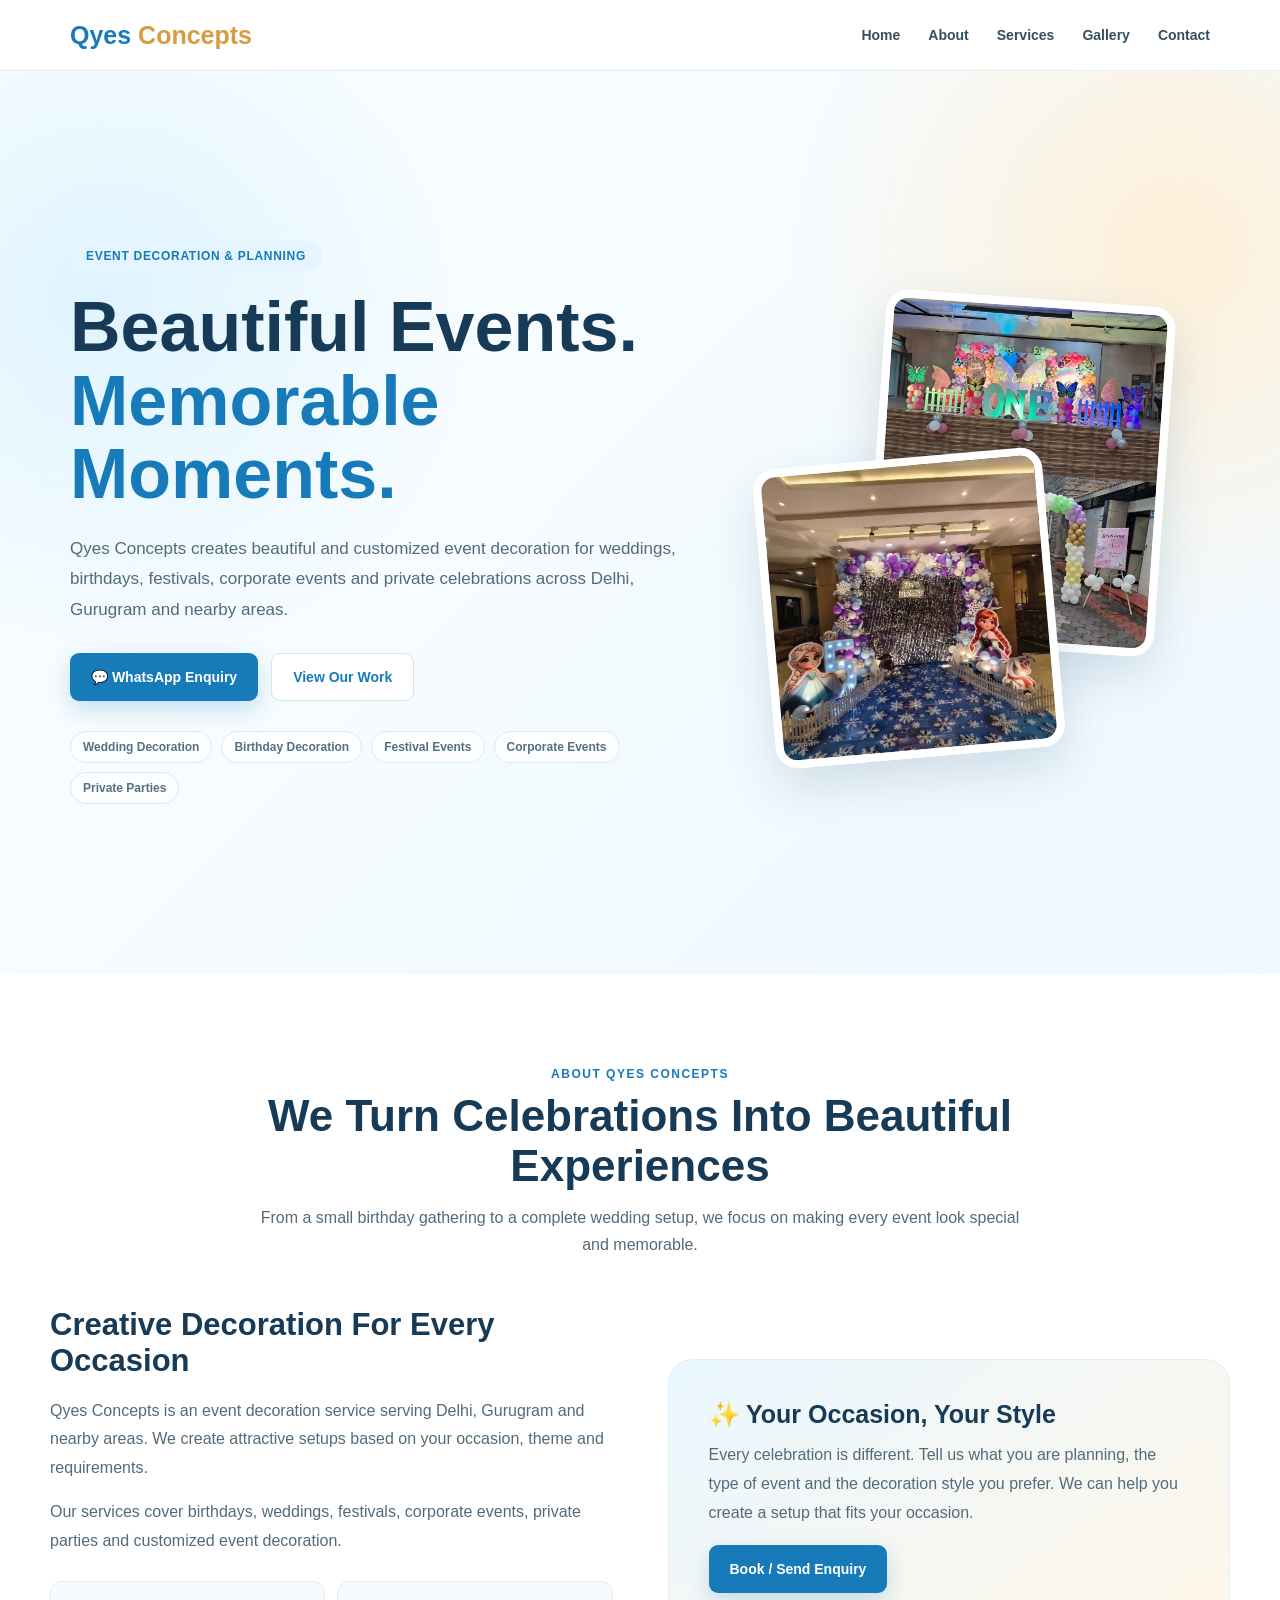
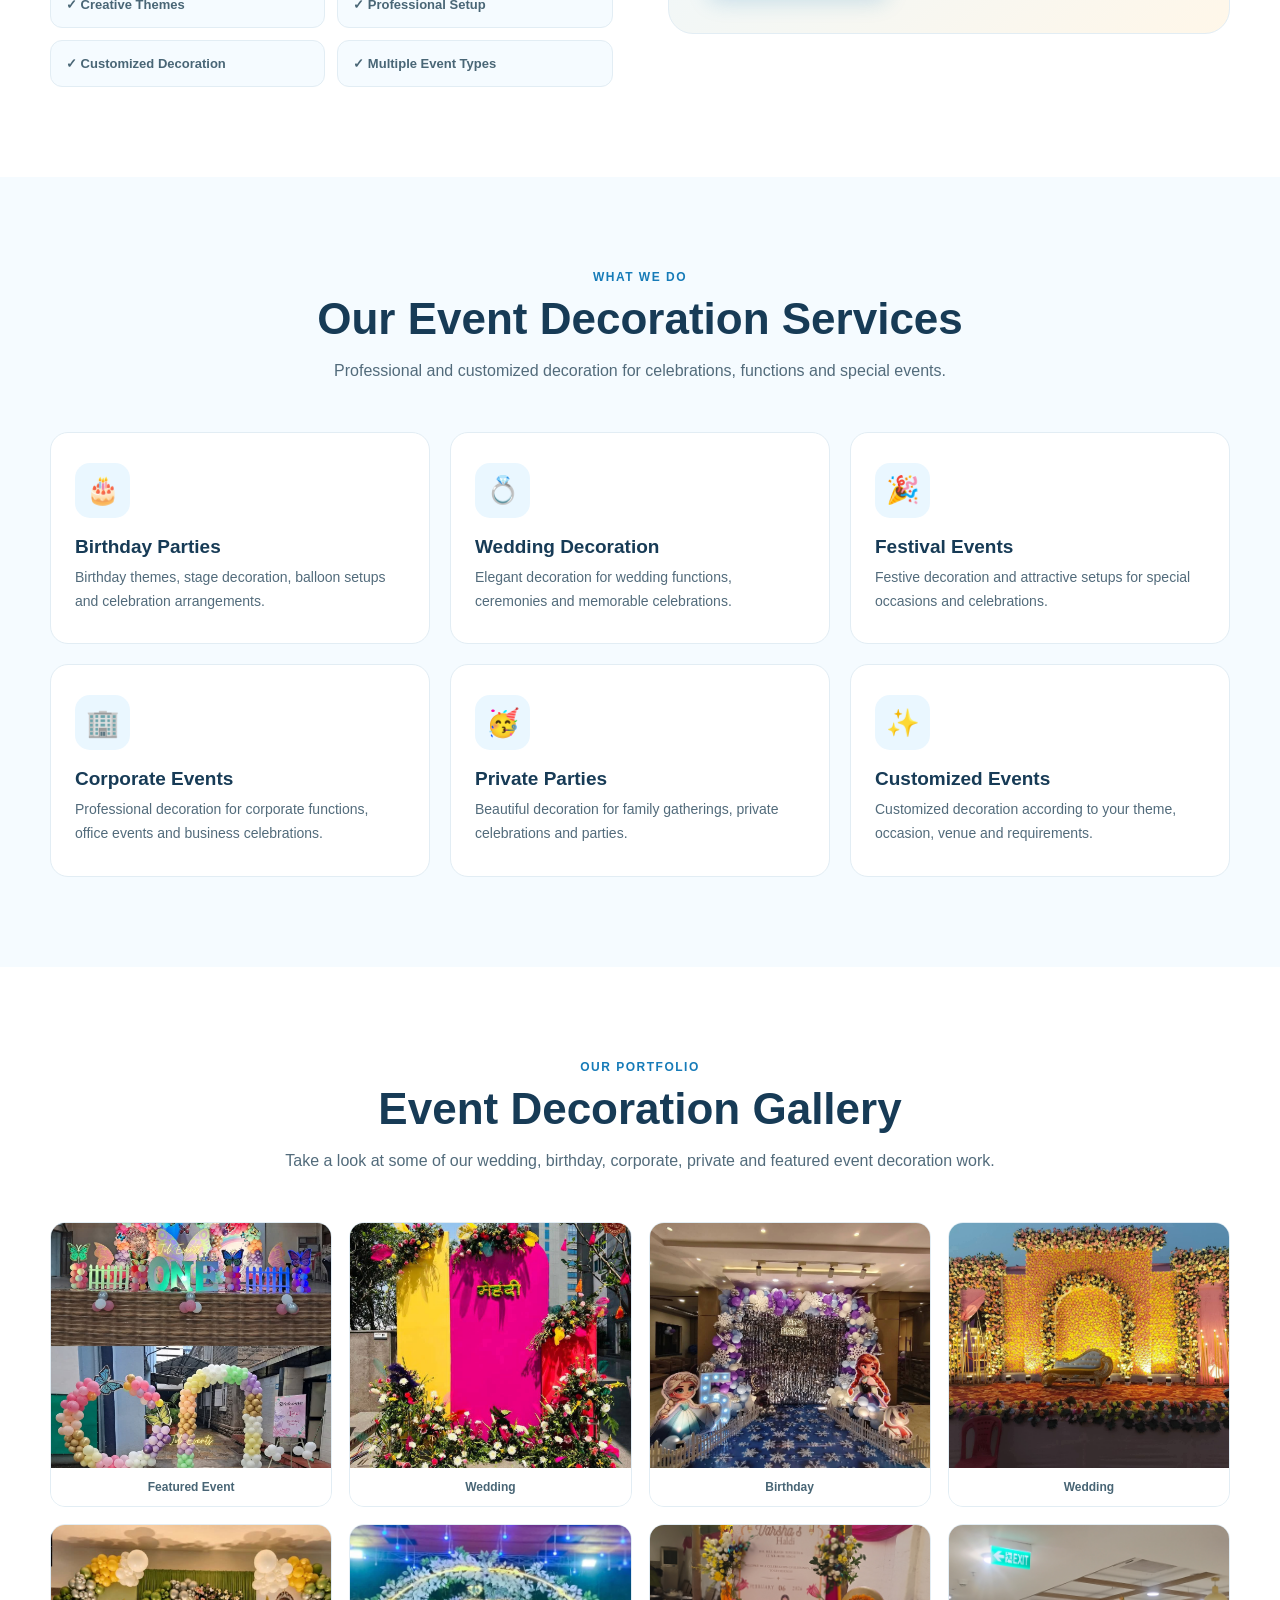
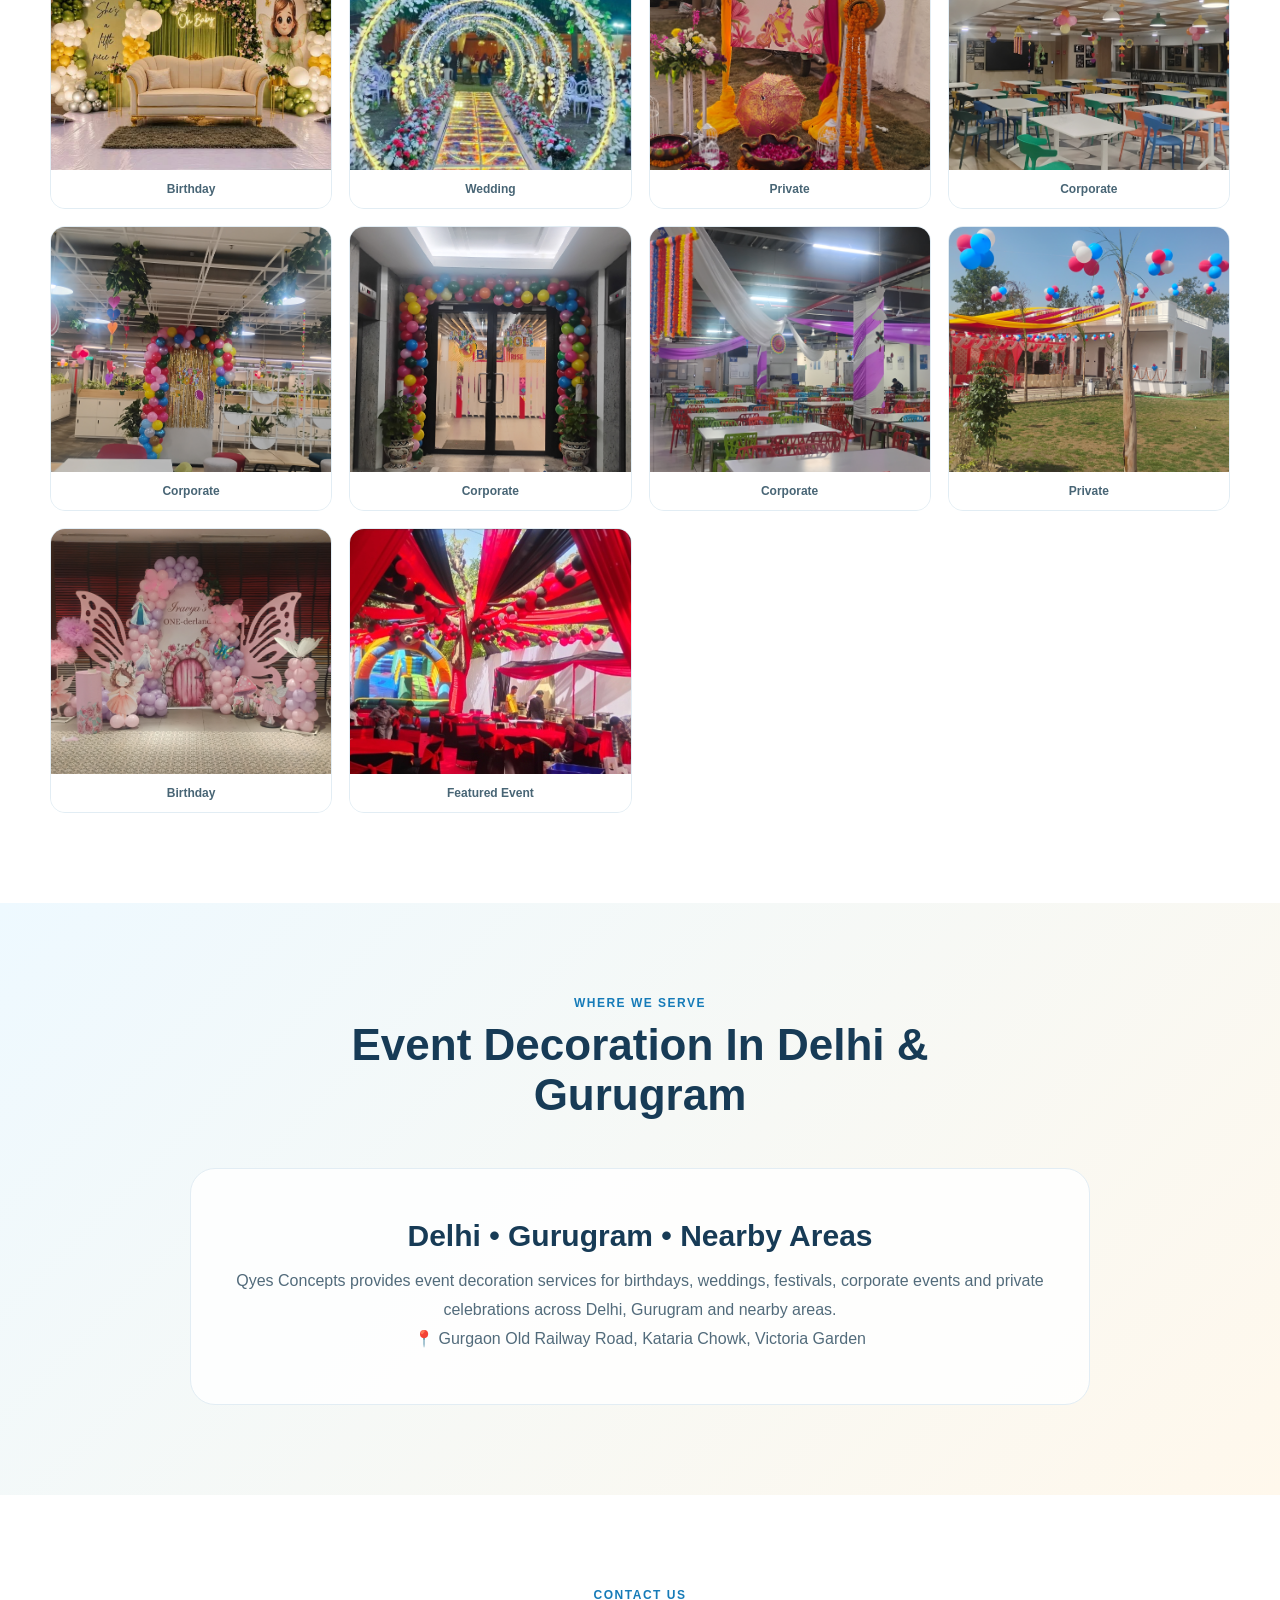
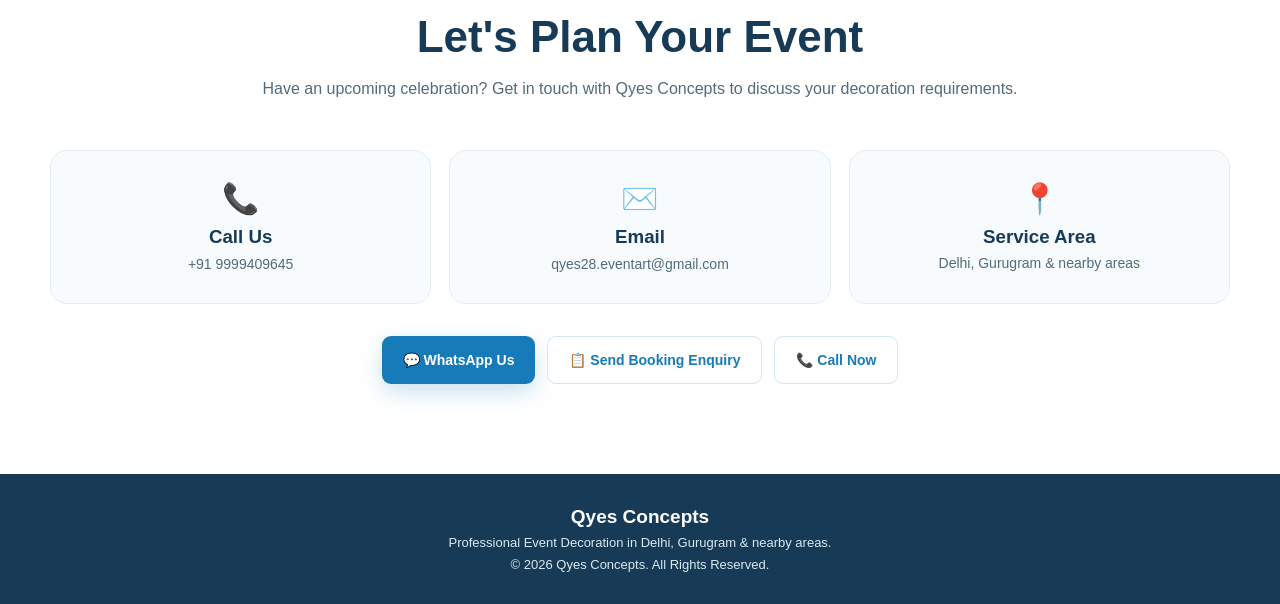
==== commit 14a72086: "Update index.html" ====
--- a/index.html
+++ b/index.html
@@ -1,778 +1,1317 @@
 <!DOCTYPE html>
 <html lang="en">
 <head>
-    <meta charset="UTF-8">
-
-    <meta name="viewport" content="width=device-width, initial-scale=1.0">
-
-    <title>Qyes Concepts | Event Decoration in Delhi & Gurugram</title>
-
-    <meta name="description" content="Qyes Concepts provides professional event decoration in Delhi, Gurugram and nearby areas. Birthday, wedding, festival, corporate and private event decoration.">
-
-    <meta name="keywords" content="event decoration Delhi, event decorator Delhi, wedding decoration Delhi, birthday decoration Delhi, corporate event decoration Delhi, event decoration Gurugram, wedding decorator Gurugram, Qyes Concepts">
-
-    <meta name="author" content="Qyes Concepts">
-
-    <meta name="robots" content="index, follow">
-
-    <!-- Google Search Console Verification -->
-    <meta name="google-site-verification" content="D07fI1-LAL-J-J1HRcfwWt1qley3RjHlHlz8ll8Fhas">
-
-    <link rel="canonical" href="https://abhishekwebstudio.github.io/Qyes-Concepts-event-decoration-/">
-
-    <!-- Open Graph -->
-    <meta property="og:title" content="Qyes Concepts | Event Decoration in Delhi & Gurugram">
-    <meta property="og:description" content="Beautiful event decoration for weddings, birthdays, festivals, corporate events and private parties in Delhi, Gurugram and nearby areas.">
-    <meta property="og:type" content="website">
-    <meta property="og:url" content="https://abhishekwebstudio.github.io/Qyes-Concepts-event-decoration-/">
-
-    <!-- Local Business Schema -->
-    <script type="application/ld+json">
-    {
-      "@context": "https://schema.org",
-      "@type": "LocalBusiness",
-      "name": "Qyes Concepts",
-      "description": "Professional event decoration and event planning services in Delhi, Gurugram and nearby areas.",
-      "url": "https://abhishekwebstudio.github.io/Qyes-Concepts-event-decoration-/",
-      "telephone": "+91-9999409645",
-      "email": "qyes28.eventart@gmail.com",
-      "address": {
-        "@type": "PostalAddress",
-        "streetAddress": "Gurgaon Old Railway Road, Kataria Chowk, Victoria Garden",
-        "addressLocality": "Gurugram",
-        "addressRegion": "Haryana",
-        "addressCountry": "IN"
-      },
-      "areaServed": [
-        "Delhi",
-        "Gurugram",
-        "Nearby Areas"
-      ],
-      "serviceType": [
-        "Birthday Party Decoration",
-        "Wedding Decoration",
-        "Festival Event Decoration",
-        "Corporate Event Decoration",
-        "Private Party Decoration",
-        "Customized Event Decoration"
-      ]
-    }
-    </script>
-
-    <style>
-        * {
-            margin: 0;
-            padding: 0;
-            box-sizing: border-box;
-        }
-
-        html {
-            scroll-behavior: smooth;
-        }
-
-        body {
-            font-family: Arial, Helvetica, sans-serif;
-            background: #f7fbff;
-            color: #243447;
-            line-height: 1.6;
-            overflow-x: hidden;
-        }
-
-        a {
-            text-decoration: none;
-        }
-
-        img {
-            max-width: 100%;
-            display: block;
-        }
-
-        /* =========================
-           FLOATING WATERMARKS
-        ========================== */
-
-        .party-watermark {
-            position: fixed;
-            z-index: 0;
-            pointer-events: none;
-            user-select: none;
-            opacity: 0.08;
-            font-size: 55px;
-            animation: floatParty 8s ease-in-out infinite;
-        }
-
-        .watermark-1 {
-            top: 16%;
-            left: 2%;
-        }
-
-        .watermark-2 {
-            top: 30%;
-            right: 3%;
-            font-size: 65px;
-            animation-delay: 1s;
-        }
-
-        .watermark-3 {
-            top: 52%;
-            left: 4%;
-            animation-delay: 2s;
-        }
-
-        .watermark-4 {
-            top: 70%;
-            right: 5%;
-            font-size: 48px;
-            animation-delay: 3s;
-        }
-
-        .watermark-5 {
-            top: 86%;
-            left: 24%;
-            font-size: 45px;
-            animation-delay: 4s;
-        }
-
-        .watermark-6 {
-            top: 45%;
-            right: 24%;
-            font-size: 42px;
-            animation-delay: 2.5s;
-        }
-
-        @keyframes floatParty {
-            0%, 100% {
-                transform: translateY(0) rotate(-4deg);
-            }
-
-            50% {
-                transform: translateY(-25px) rotate(4deg);
-            }
-        }
-
-        /* =========================
-           NAVBAR
-        ========================== */
-
-        header {
-            position: sticky;
-            top: 0;
-            z-index: 1000;
-            background: rgba(255,255,255,0.96);
-            border-bottom: 1px solid #e5eef7;
-            box-shadow: 0 3px 15px rgba(30, 80, 120, 0.07);
-        }
-
-        nav {
-            max-width: 1150px;
-            margin: auto;
-            min-height: 68px;
-            padding: 12px 20px;
-            display: flex;
-            justify-content: space-between;
-            align-items: center;
-            gap: 20px;
-        }
-
-        .logo {
-            font-size: 23px;
-            font-weight: 800;
-            color: #1677b8;
-            white-space: nowrap;
-        }
-
-        .logo span {
-            color: #e89a35;
-        }
-
-        .nav-links {
-            display: flex;
-            gap: 24px;
-            list-style: none;
-        }
-
-        .nav-links a {
-            color: #34495e;
-            font-size: 14px;
-            font-weight: 600;
-        }
-
-        .nav-links a:hover {
-            color: #1677b8;
-        }
-
-        /* =========================
-           HERO
-        ========================== */
-
-        .hero {
-            position: relative;
-            z-index: 1;
-            min-height: 650px;
-            display: flex;
-            align-items: center;
-            background:
-                radial-gradient(circle at 10% 20%, rgba(174,224,255,0.55), transparent 28%),
-                radial-gradient(circle at 90% 25%, rgba(255,221,177,0.45), transparent 28%),
-                linear-gradient(135deg, #f8fcff, #eef8ff);
-            overflow: hidden;
-        }
-
-        .hero-content {
-            max-width: 1150px;
-            width: 100%;
-            margin: auto;
-            padding: 80px 20px;
-            text-align: center;
-        }
-
-        .hero-label {
-            display: inline-block;
-            padding: 8px 17px;
-            border-radius: 30px;
-            background: #e3f4ff;
-            color: #1677b8;
-            font-size: 13px;
-            font-weight: 700;
-            margin-bottom: 20px;
-        }
-
-        .hero h1 {
-            max-width: 850px;
-            margin: auto;
-            font-size: clamp(38px, 7vw, 72px);
-            line-height: 1.08;
-            color: #173b56;
-        }
-
-        .hero h1 span {
-            color: #1684c7;
-        }
-
-        .hero p {
-            max-width: 760px;
-            margin: 25px auto;
-            color: #5b7182;
-            font-size: 17px;
-        }
-
-        .hero-features {
-            display: flex;
-            justify-content: center;
-            flex-wrap: wrap;
-            gap: 10px;
-            margin: 25px 0;
-        }
-
-        .feature {
-            background: rgba(255,255,255,0.85);
-            border: 1px solid #d9eaf5;
-            padding: 9px 15px;
-            border-radius: 30px;
-            font-size: 13px;
-            color: #426277;
-            font-weight: 600;
-        }
-
-        .buttons {
-            display: flex;
-            justify-content: center;
-            flex-wrap: wrap;
-            gap: 13px;
-            margin-top: 30px;
-        }
-
-        .btn {
-            display: inline-block;
-            padding: 14px 23px;
-            border-radius: 10px;
-            font-weight: 700;
-            font-size: 14px;
-            transition: 0.25s;
-        }
-
-        .btn-primary {
-            background: #1684c7;
-            color: white;
-            box-shadow: 0 7px 20px rgba(22,132,199,0.20);
-        }
-
-        .btn-secondary {
-            background: white;
-            color: #1677b8;
-            border: 1px solid #cfe3f1;
-        }
-
-        .btn:hover {
-            transform: translateY(-2px);
-        }
-
-        /* =========================
-           GENERAL SECTIONS
-        ========================== */
-
-        section {
-            position: relative;
-            z-index: 1;
-            padding: 75px 20px;
-        }
-
-        .container {
-            max-width: 1150px;
-            margin: auto;
-        }
-
-        .section-heading {
-            text-align: center;
-            margin-bottom: 45px;
-        }
-
-        .section-heading small {
-            color: #1684c7;
-            font-weight: 800;
-            text-transform: uppercase;
-            letter-spacing: 1px;
-        }
-
-        .section-heading h2 {
-            margin-top: 8px;
-            font-size: clamp(28px, 5vw, 42px);
-            color: #193f59;
-        }
-
-        .section-heading p {
-            max-width: 700px;
-            margin: 12px auto 0;
-            color: #687d8c;
-        }
-
-        /* =========================
-           ABOUT
-        ========================== */
-
-        .about {
-            background: white;
-        }
-
-        .about-grid {
-            display: grid;
-            grid-template-columns: 1fr 1fr;
-            gap: 45px;
-            align-items: center;
-        }
-
-        .about-text h3 {
-            font-size: 29px;
-            color: #214b66;
-            margin-bottom: 15px;
-        }
-
-        .about-text p {
-            color: #607685;
-            margin-bottom: 14px;
-        }
-
-        .about-box {
-            padding: 35px;
-            border-radius: 20px;
-            background: linear-gradient(145deg, #edf8ff, #fff8ed);
-            border: 1px solid #e0edf5;
-        }
-
-        .about-box strong {
-            display: block;
-            font-size: 21px;
-            color: #1677b8;
-            margin-bottom: 10px;
-        }
-
-        /* =========================
-           SERVICES
-        ========================== */
-
-        .services {
-            background: #f5faff;
-        }
-
-        .service-grid {
-            display: grid;
-            grid-template-columns: repeat(3, 1fr);
-            gap: 20px;
-        }
-
-        .service-card {
-            background: white;
-            padding: 28px 23px;
-            border-radius: 17px;
-            border: 1px solid #e1edf5;
-            box-shadow: 0 7px 25px rgba(32,86,120,0.05);
-            transition: 0.25s;
-        }
-
-        .service-card:hover {
-            transform: translateY(-5px);
-            box-shadow: 0 12px 30px rgba(32,86,120,0.10);
-        }
-
-        .service-icon {
-            font-size: 35px;
-            margin-bottom: 12px;
-        }
-
-        .service-card h3 {
-            color: #214b66;
-            font-size: 19px;
-            margin-bottom: 8px;
-        }
-
-        .service-card p {
-            color: #718491;
-            font-size: 14px;
-        }
-
-        /* =========================
-           GALLERY
-        ========================== */
-
-        .gallery {
-            background: white;
-        }
-
-        .gallery-grid {
-            display: grid;
-            grid-template-columns: repeat(4, 1fr);
-            gap: 15px;
-        }
-
-        .gallery-item {
-            overflow: hidden;
-            border-radius: 14px;
-            background: #edf5fa;
-            border: 1px solid #e2edf3;
-        }
-
-        .gallery-item img {
-            width: 100%;
-            height: 245px;
-            object-fit: cover;
-            transition: transform 0.4s ease;
-        }
-
-        .gallery-item:hover img {
-            transform: scale(1.05);
-        }
-
-        .gallery-caption {
-            padding: 11px;
-            text-align: center;
-            background: white;
-            color: #426277;
-            font-size: 13px;
-            font-weight: 700;
-        }
-
-        /* =========================
-           SERVICE AREA
-        ========================== */
-
-        .area {
-            background: linear-gradient(135deg, #eef8ff, #fff8ef);
-        }
-
-        .area-box {
-            max-width: 850px;
-            margin: auto;
-            text-align: center;
-            background: rgba(255,255,255,0.85);
-            padding: 40px 25px;
-            border-radius: 22px;
-            border: 1px solid #dfebf3;
-        }
-
-        .area-box h3 {
-            font-size: 27px;
-            color: #214b66;
-            margin-bottom: 12px;
-        }
-
-        .area-box p {
-            color: #637887;
-            margin: 7px 0;
-        }
-
-        /* =========================
-           CONTACT
-        ========================== */
-
-        .contact {
-            background: white;
-        }
-
-        .contact-grid {
-            display: grid;
-            grid-template-columns: repeat(3, 1fr);
-            gap: 18px;
-        }
-
-        .contact-card {
-            text-align: center;
-            padding: 27px 18px;
-            background: #f5faff;
-            border-radius: 16px;
-            border: 1px solid #e0edf5;
-        }
-
-        .contact-card .icon {
-            font-size: 30px;
-            margin-bottom: 8px;
-        }
-
-        .contact-card h3 {
-            font-size: 17px;
-            color: #214b66;
-            margin-bottom: 5px;
-        }
-
-        .contact-card a,
-        .contact-card p {
-            color: #587180;
-            font-size: 14px;
-            word-break: break-word;
-        }
-
-        .contact-action {
-            text-align: center;
-            margin-top: 35px;
-        }
-
-        /* =========================
-           FOOTER
-        ========================== */
-
-        footer {
-            position: relative;
-            z-index: 1;
-            background: #173b56;
-            color: #dcecf6;
-            text-align: center;
-            padding: 28px 20px;
-        }
-
-        footer strong {
-            color: white;
-        }
-
-        footer p {
-            margin-top: 7px;
-            font-size: 13px;
-        }
-
-        /* =========================
-           MOBILE
-        ========================== */
-
-        @media (max-width: 850px) {
-
-            .nav-links {
-                display: none;
-            }
-
-            nav {
-                justify-content: center;
-            }
-
-            .hero {
-                min-height: 600px;
-            }
-
-            .about-grid {
-                grid-template-columns: 1fr;
-            }
-
-            .service-grid {
-                grid-template-columns: repeat(2, 1fr);
-            }
-
-            .gallery-grid {
-                grid-template-columns: repeat(2, 1fr);
-            }
-
-            .contact-grid {
-                grid-template-columns: 1fr;
-            }
-        }
-
-        @media (max-width: 560px) {
-
-            section {
-                padding: 60px 15px;
-            }
-
-            .hero-content {
-                padding: 65px 15px;
-            }
-
-            .hero h1 {
-                font-size: 40px;
-            }
-
-            .hero p {
-                font-size: 15px;
-            }
-
-            .hero-features {
-                gap: 7px;
-            }
-
-            .feature {
-                font-size: 12px;
-                padding: 8px 11px;
-            }
-
-            .buttons {
-                flex-direction: column;
-                align-items: stretch;
-                max-width: 330px;
-                margin-left: auto;
-                margin-right: auto;
-            }
-
-            .btn {
-                text-align: center;
-                width: 100%;
-            }
-
-            .service-grid {
-                grid-template-columns: 1fr;
-            }
-
-            .gallery-grid {
-                grid-template-columns: 1fr 1fr;
-                gap: 9px;
-            }
-
-            .gallery-item img {
-                height: 170px;
-            }
-
-            .gallery-caption {
-                font-size: 11px;
-                padding: 8px 4px;
-            }
-
-            .about-box {
-                padding: 25px 20px;
-            }
-
-            .party-watermark {
-                font-size: 38px;
-                opacity: 0.06;
-            }
-        }
-    </style>
+<meta charset="UTF-8">
+<meta name="viewport" content="width=device-width, initial-scale=1.0">
+
+<title>Qyes Concepts | Event Decoration in Delhi & Gurugram</title>
+
+<meta name="description" content="Qyes Concepts offers professional wedding, birthday, festival, corporate and private event decoration in Delhi, Gurugram and nearby areas.">
+<meta name="keywords" content="event decoration Delhi, wedding decoration Delhi, birthday decoration Delhi, event decorator Gurugram, corporate event decoration, Qyes Concepts">
+<meta name="author" content="Qyes Concepts">
+<meta name="robots" content="index, follow">
+
+<!-- Google Search Console Verification -->
+<meta name="google-site-verification" content="D07fI1-LAL-J-J1HRcfwWt1qley3RjHlHlz8ll8Fhas">
+
+<link rel="canonical" href="https://abhishekwebstudio.github.io/Qyes-Concepts-event-decoration-/">
+
+<meta property="og:title" content="Qyes Concepts | Event Decoration in Delhi & Gurugram">
+<meta property="og:description" content="Beautiful event decoration for weddings, birthdays, festivals, corporate events and private celebrations.">
+<meta property="og:type" content="website">
+<meta property="og:url" content="https://abhishekwebstudio.github.io/Qyes-Concepts-event-decoration-/">
+
+<script type="application/ld+json">
+{
+  "@context":"https://schema.org",
+  "@type":"LocalBusiness",
+  "name":"Qyes Concepts",
+  "url":"https://abhishekwebstudio.github.io/Qyes-Concepts-event-decoration-/",
+  "telephone":"+91-9999409645",
+  "email":"qyes28.eventart@gmail.com",
+  "description":"Professional event decoration services in Delhi, Gurugram and nearby areas.",
+  "address":{
+    "@type":"PostalAddress",
+    "streetAddress":"Gurgaon Old Railway Road, Kataria Chowk, Victoria Garden",
+    "addressLocality":"Gurugram",
+    "addressRegion":"Haryana",
+    "addressCountry":"IN"
+  },
+  "areaServed":["Delhi","Gurugram","Nearby Areas"],
+  "serviceType":[
+    "Birthday Party Decoration",
+    "Wedding Decoration",
+    "Festival Event Decoration",
+    "Corporate Event Decoration",
+    "Private Party Decoration",
+    "Customized Event Decoration"
+  ]
+}
+</script>
+
+<style>
+:root{
+    --blue:#167bb8;
+    --dark:#173b56;
+    --gold:#d99a42;
+    --light:#f5fbff;
+    --text:#526b7b;
+    --white:#ffffff;
+    --border:#e2edf4;
+}
+
+*{
+    margin:0;
+    padding:0;
+    box-sizing:border-box;
+}
+
+html{
+    scroll-behavior:smooth;
+}
+
+body{
+    font-family:Arial,Helvetica,sans-serif;
+    background:#fff;
+    color:var(--dark);
+    overflow-x:hidden;
+}
+
+a{
+    text-decoration:none;
+}
+
+img{
+    width:100%;
+    display:block;
+}
+
+/* =========================
+   FLOATING BACKGROUND
+========================= */
+
+.decor{
+    position:fixed;
+    z-index:0;
+    pointer-events:none;
+    opacity:.075;
+    animation:float 8s ease-in-out infinite;
+}
+
+.decor.balloon1{
+    top:17%;
+    left:2%;
+    width:80px;
+}
+
+.decor.balloon2{
+    top:47%;
+    right:2%;
+    width:75px;
+    animation-delay:2s;
+}
+
+.decor.cake{
+    top:72%;
+    left:2%;
+    width:90px;
+    animation-delay:1s;
+}
+
+.decor.party{
+    top:84%;
+    right:4%;
+    width:70px;
+    animation-delay:3s;
+}
+
+@keyframes float{
+    0%,100%{transform:translateY(0) rotate(-3deg)}
+    50%{transform:translateY(-22px) rotate(3deg)}
+}
+
+/* =========================
+   HEADER
+========================= */
+
+header{
+    position:sticky;
+    top:0;
+    z-index:999;
+    background:rgba(255,255,255,.96);
+    backdrop-filter:blur(12px);
+    border-bottom:1px solid var(--border);
+}
+
+.nav{
+    max-width:1180px;
+    margin:auto;
+    padding:14px 20px;
+    min-height:70px;
+    display:flex;
+    align-items:center;
+    justify-content:space-between;
+}
+
+.logo{
+    font-size:25px;
+    font-weight:800;
+    color:var(--blue);
+}
+
+.logo span{
+    color:var(--gold);
+}
+
+.menu{
+    display:flex;
+    align-items:center;
+    gap:28px;
+    list-style:none;
+}
+
+.menu a{
+    color:#344f61;
+    font-size:14px;
+    font-weight:700;
+}
+
+.menu a:hover{
+    color:var(--blue);
+}
+
+.menu-btn{
+    display:none;
+    border:0;
+    background:none;
+    font-size:27px;
+    cursor:pointer;
+}
+
+/* =========================
+   HERO
+========================= */
+
+.hero{
+    position:relative;
+    z-index:1;
+    min-height:690px;
+    display:flex;
+    align-items:center;
+    background:
+      radial-gradient(circle at 8% 25%,#dff4ff 0,transparent 28%),
+      radial-gradient(circle at 92% 20%,#fff0d8 0,transparent 28%),
+      linear-gradient(135deg,#fbfeff,#eef8ff);
+    overflow:hidden;
+}
+
+.hero-inner{
+    max-width:1180px;
+    width:100%;
+    margin:auto;
+    padding:80px 20px;
+    display:grid;
+    grid-template-columns:1.15fr .85fr;
+    gap:55px;
+    align-items:center;
+}
+
+.hero-content{
+    position:relative;
+    z-index:2;
+}
+
+.badge{
+    display:inline-block;
+    padding:8px 16px;
+    border-radius:50px;
+    background:#e5f5ff;
+    color:var(--blue);
+    font-size:12px;
+    font-weight:800;
+    letter-spacing:.7px;
+    text-transform:uppercase;
+    margin-bottom:20px;
+}
+
+.hero h1{
+    font-size:clamp(42px,6vw,70px);
+    line-height:1.05;
+    margin-bottom:22px;
+    color:var(--dark);
+}
+
+.hero h1 span{
+    color:var(--blue);
+}
+
+.hero-text{
+    max-width:650px;
+    color:var(--text);
+    font-size:17px;
+    line-height:1.8;
+    margin-bottom:28px;
+}
+
+.hero-buttons{
+    display:flex;
+    flex-wrap:wrap;
+    gap:13px;
+}
+
+.btn{
+    display:inline-flex;
+    align-items:center;
+    justify-content:center;
+    min-height:48px;
+    padding:0 21px;
+    border-radius:9px;
+    font-size:14px;
+    font-weight:800;
+    transition:.25s;
+}
+
+.btn:hover{
+    transform:translateY(-2px);
+}
+
+.primary{
+    background:var(--blue);
+    color:#fff;
+    box-shadow:0 8px 22px rgba(22,123,184,.22);
+}
+
+.secondary{
+    background:#fff;
+    color:var(--blue);
+    border:1px solid #d3e5ef;
+}
+
+.hero-tags{
+    display:flex;
+    flex-wrap:wrap;
+    gap:9px;
+    margin-top:30px;
+}
+
+.hero-tags span{
+    padding:8px 12px;
+    background:rgba(255,255,255,.8);
+    border:1px solid #dceaf2;
+    border-radius:30px;
+    color:#557080;
+    font-size:12px;
+    font-weight:700;
+}
+
+/* HERO VISUAL */
+
+.hero-visual{
+    position:relative;
+    min-height:470px;
+}
+
+.visual-card{
+    position:absolute;
+    width:290px;
+    height:350px;
+    overflow:hidden;
+    border-radius:22px;
+    box-shadow:0 20px 50px rgba(26,75,105,.16);
+    border:8px solid #fff;
+}
+
+.visual-card img{
+    width:100%;
+    height:100%;
+    object-fit:cover;
+}
+
+.visual-card.one{
+    top:10px;
+    right:45px;
+    transform:rotate(4deg);
+}
+
+.visual-card.two{
+    bottom:0;
+    left:15px;
+    height:300px;
+    transform:rotate(-5deg);
+}
+
+/* =========================
+   COMMON
+========================= */
+
+section{
+    position:relative;
+    z-index:1;
+    padding:90px 20px;
+}
+
+.container{
+    max-width:1180px;
+    margin:auto;
+}
+
+.heading{
+    text-align:center;
+    max-width:760px;
+    margin:0 auto 48px;
+}
+
+.heading small{
+    color:var(--blue);
+    text-transform:uppercase;
+    letter-spacing:1.5px;
+    font-weight:800;
+    font-size:12px;
+}
+
+.heading h2{
+    font-size:clamp(30px,5vw,44px);
+    margin:9px 0 13px;
+}
+
+.heading p{
+    color:var(--text);
+    line-height:1.7;
+}
+
+/* =========================
+   ABOUT
+========================= */
+
+.about{
+    background:#fff;
+}
+
+.about-grid{
+    display:grid;
+    grid-template-columns:1fr 1fr;
+    gap:55px;
+    align-items:center;
+}
+
+.about-copy h3{
+    font-size:31px;
+    margin-bottom:18px;
+}
+
+.about-copy p{
+    color:var(--text);
+    margin-bottom:15px;
+    line-height:1.8;
+}
+
+.about-points{
+    display:grid;
+    grid-template-columns:1fr 1fr;
+    gap:12px;
+    margin-top:25px;
+}
+
+.point{
+    padding:15px;
+    background:#f5fbff;
+    border:1px solid var(--border);
+    border-radius:12px;
+    font-size:13px;
+    font-weight:700;
+    color:#496676;
+}
+
+.about-panel{
+    padding:40px;
+    border-radius:25px;
+    background:linear-gradient(145deg,#eaf7ff,#fff7e9);
+    border:1px solid var(--border);
+}
+
+.about-panel h3{
+    font-size:25px;
+    margin-bottom:12px;
+}
+
+.about-panel p{
+    color:var(--text);
+    line-height:1.8;
+}
+
+/* =========================
+   SERVICES
+========================= */
+
+.services{
+    background:var(--light);
+}
+
+.service-grid{
+    display:grid;
+    grid-template-columns:repeat(3,1fr);
+    gap:20px;
+}
+
+.service{
+    background:#fff;
+    border:1px solid var(--border);
+    border-radius:18px;
+    padding:30px 24px;
+    transition:.25s;
+}
+
+.service:hover{
+    transform:translateY(-6px);
+    box-shadow:0 16px 35px rgba(29,83,112,.09);
+}
+
+.service-icon{
+    width:55px;
+    height:55px;
+    border-radius:15px;
+    display:flex;
+    align-items:center;
+    justify-content:center;
+    background:#eaf7ff;
+    font-size:27px;
+    margin-bottom:18px;
+}
+
+.service h3{
+    font-size:19px;
+    margin-bottom:8px;
+}
+
+.service p{
+    color:var(--text);
+    font-size:14px;
+    line-height:1.7;
+}
+
+/* =========================
+   GALLERY
+========================= */
+
+.gallery{
+    background:#fff;
+}
+
+.gallery-grid{
+    display:grid;
+    grid-template-columns:repeat(4,1fr);
+    gap:17px;
+}
+
+.gallery-item{
+    border-radius:15px;
+    overflow:hidden;
+    background:#f2f7fa;
+    border:1px solid var(--border);
+    transition:.25s;
+}
+
+.gallery-item:hover{
+    transform:translateY(-4px);
+    box-shadow:0 12px 30px rgba(29,83,112,.10);
+}
+
+.gallery-item img{
+    height:245px;
+    object-fit:cover;
+    transition:.4s;
+}
+
+.gallery-item:hover img{
+    transform:scale(1.04);
+}
+
+.caption{
+    padding:12px;
+    text-align:center;
+    background:#fff;
+    color:#486575;
+    font-size:12px;
+    font-weight:800;
+}
+
+/* =========================
+   AREA
+========================= */
+
+.area{
+    background:linear-gradient(135deg,#eef9ff,#fff8ec);
+}
+
+.area-card{
+    max-width:900px;
+    margin:auto;
+    padding:50px 30px;
+    text-align:center;
+    background:rgba(255,255,255,.85);
+    border:1px solid var(--border);
+    border-radius:25px;
+}
+
+.area-card h3{
+    font-size:30px;
+    margin-bottom:14px;
+}
+
+.area-card p{
+    color:var(--text);
+    line-height:1.8;
+}
+
+/* =========================
+   CONTACT
+========================= */
+
+.contact{
+    background:#fff;
+}
+
+.contact-grid{
+    display:grid;
+    grid-template-columns:repeat(3,1fr);
+    gap:18px;
+}
+
+.contact-box{
+    text-align:center;
+    padding:30px 18px;
+    background:#f7fbfe;
+    border:1px solid var(--border);
+    border-radius:17px;
+}
+
+.contact-box .icon{
+    font-size:30px;
+    margin-bottom:10px;
+}
+
+.contact-box h3{
+    margin-bottom:7px;
+}
+
+.contact-box p,
+.contact-box a{
+    color:var(--text);
+    font-size:14px;
+    word-break:break-word;
+}
+
+.contact-buttons{
+    text-align:center;
+    margin-top:32px;
+    display:flex;
+    justify-content:center;
+    flex-wrap:wrap;
+    gap:12px;
+}
+
+/* =========================
+   FOOTER
+========================= */
+
+footer{
+    position:relative;
+    z-index:1;
+    background:#173b56;
+    color:#d9e8f0;
+    text-align:center;
+    padding:32px 20px;
+}
+
+footer strong{
+    color:#fff;
+    font-size:19px;
+}
+
+footer p{
+    margin-top:7px;
+    font-size:13px;
+}
+
+/* =========================
+   MOBILE MENU
+========================= */
+
+@media(max-width:800px){
+
+    .menu-btn{
+        display:block;
+    }
+
+    .menu{
+        display:none;
+        position:absolute;
+        top:69px;
+        left:0;
+        width:100%;
+        padding:20px;
+        background:#fff;
+        border-bottom:1px solid var(--border);
+        box-shadow:0 10px 25px rgba(0,0,0,.06);
+        flex-direction:column;
+        gap:18px;
+        text-align:center;
+    }
+
+    .menu.active{
+        display:flex;
+    }
+
+    .hero-inner{
+        grid-template-columns:1fr;
+        text-align:center;
+        padding-top:65px;
+    }
+
+    .hero-text{
+        margin-left:auto;
+        margin-right:auto;
+    }
+
+    .hero-buttons,
+    .hero-tags{
+        justify-content:center;
+    }
+
+    .hero-visual{
+        min-height:400px;
+        max-width:520px;
+        width:100%;
+        margin:auto;
+    }
+
+    .visual-card{
+        width:235px;
+        height:300px;
+    }
+
+    .visual-card.one{
+        right:25px;
+    }
+
+    .visual-card.two{
+        left:25px;
+        height:255px;
+    }
+
+    .about-grid{
+        grid-template-columns:1fr;
+    }
+
+    .service-grid{
+        grid-template-columns:repeat(2,1fr);
+    }
+
+    .gallery-grid{
+        grid-template-columns:repeat(2,1fr);
+    }
+
+    .contact-grid{
+        grid-template-columns:1fr;
+    }
+}
+
+@media(max-width:520px){
+
+    .nav{
+        padding:13px 15px;
+    }
+
+    .logo{
+        font-size:21px;
+    }
+
+    .hero{
+        min-height:auto;
+    }
+
+    .hero-inner{
+        padding:60px 15px;
+    }
+
+    .hero h1{
+        font-size:42px;
+    }
+
+    .hero-text{
+        font-size:15px;
+    }
+
+    .hero-buttons{
+        flex-direction:column;
+        width:100%;
+    }
+
+    .hero-buttons .btn{
+        width:100%;
+    }
+
+    .hero-tags span{
+        font-size:11px;
+    }
+
+    .hero-visual{
+        min-height:350px;
+    }
+
+    .visual-card{
+        width:190px;
+        height:245px;
+    }
+
+    .visual-card.two{
+        height:210px;
+    }
+
+    section{
+        padding:65px 15px;
+    }
+
+    .about-points{
+        grid-template-columns:1fr;
+    }
+
+    .about-panel{
+        padding:28px 22px;
+    }
+
+    .service-grid{
+        grid-template-columns:1fr;
+    }
+
+    .gallery-grid{
+        grid-template-columns:1fr 1fr;
+        gap:9px;
+    }
+
+    .gallery-item img{
+        height:170px;
+    }
+
+    .caption{
+        font-size:10px;
+        padding:9px 3px;
+    }
+
+    .area-card{
+        padding:35px 20px;
+    }
+
+    .contact-buttons{
+        flex-direction:column;
+        max-width:340px;
+        margin-left:auto;
+        margin-right:auto;
+    }
+
+    .contact-buttons .btn{
+        width:100%;
+    }
+
+    .decor{
+        opacity:.05;
+    }
+}
+</style>
 </head>
 
 <body>
 
-    <!-- Floating Party Watermarks -->
-    <div class="party-watermark watermark-1">🎈</div>
-    <div class="party-watermark watermark-2">🎂</div>
-    <div class="party-watermark watermark-3">🎈</div>
-    <div class="party-watermark watermark-4">🎉</div>
-    <div class="party-watermark watermark-5">🎈</div>
-    <div class="party-watermark watermark-6">🧁</div>
-
-    <!-- NAVIGATION -->
-    <header>
-        <nav>
-            <a href="#home" class="logo">Qyes <span>Concepts</span></a>
-
-            <ul class="nav-links">
-                <li><a href="#home">Home</a></li>
-                <li><a href="#about">About</a></li>
-                <li><a href="#services">Services</a></li>
-                <li><a href="#gallery">Gallery</a></li>
-                <li><a href="#contact">Contact</a></li>
-            </ul>
-        </nav>
-    </header>
-
-    <!-- HERO -->
-    <main id="home">
-
-        <section class="hero">
-            <div class="hero-content">
-
-                <span class="hero-label">
-                    Event Decoration & Planning
-                </span>
-
-                <h1>
-                    Beautiful Events,<br>
-                    <span>Memorable Moments</span>
-                </h1>
-
-                <p>
-                    Qyes Concepts provides creative and professional event
-                    decoration for weddings, birthdays, festivals, corporate
-                    events and private celebrations in Delhi, Gurugram and nearby areas.
-                </p>
-
-                <div class="hero-features">
-                    <span class="feature">💍 Weddings</span>
-                    <span class="feature">🎂 Birthdays</span>
-                    <span class="feature">🎉 Festivals</span>
-                    <span class="feature">🏢 Corporate Events</span>
-                    <span class="feature">🥳 Private Parties</span>
-                </div>
-
-                <div class="buttons">
-                    <a class="btn btn-primary"
-                       href="https://wa.me/919999409645?text=Hello%20Qyes%20Concepts,%20I%20want%20to%20enquire%20about%20event%20decoration."
-                       target="_blank"
-                       rel="noopener">
-                        💬 Enquire on WhatsApp
-                    </a>
-
-                    <a class="btn btn-secondary" href="#gallery">
-                        View Our Work
-                    </a>
-                </div>
-
-            </div>
-        </section>
-
-        <!-- ABOUT -->
-        <section class="about" id="about">
-            <div class="container">
-
-                <div class="section-heading">
-                    <small>About Qyes Concepts</small>
-                    <h2>We Make Every Celebration Special</h2>
-                    <p>
-                        Creative decoration, thoughtful planning and beautiful
-                        event setups designed around your occasion.
-                    </p>
-                </div>
-
-                <div class="about-grid">
-
-                    <div class="about-text">
-                        <h3>Your Event, Our Creativity</h3>
-
-                        <p>
-                            Qyes Concepts is an event decoration service serving
-                            Delhi, Gurugram and nearby areas.
-                        </p>
-
-                        <p>
-                            From intimate birthday celebrations to weddings,
-                            corporate functions and festival events, we create
-                            attractive setups that make your special day memorable.
-                        </p>
-
-                        <p>
-                            We focus on clean decoration, creative themes,
-                            beautiful presentation and a smooth experience
-                            for every event.
-                        </p>
+<!-- SUBTLE BACKGROUND DECOR -->
+<img class="decor balloon1"
+     src="https://cdn.jsdelivr.net/gh/twitter/twemoji@latest/assets/svg/1f388.svg"
+     alt="">
+
+<img class="decor balloon2"
+     src="https://cdn.jsdelivr.net/gh/twitter/twemoji@latest/assets/svg/1f388.svg"
+     alt="">
+
+<img class="decor cake"
+     src="https://cdn.jsdelivr.net/gh/twitter/twemoji@latest/assets/svg/1f382.svg"
+     alt="">
+
+<img class="decor party"
+     src="https://cdn.jsdelivr.net/gh/twitter/twemoji@latest/assets/svg/1f389.svg"
+     alt="">
+
+<header>
+<nav class="nav">
+
+<a href="#home" class="logo">
+Qyes <span>Concepts</span>
+</a>
+
+<button class="menu-btn" onclick="toggleMenu()" aria-label="Open menu">
+☰
+</button>
+
+<ul class="menu" id="mobileMenu">
+<li><a href="#home" onclick="closeMenu()">Home</a></li>
+<li><a href="#about" onclick="closeMenu()">About</a></li>
+<li><a href="#services" onclick="closeMenu()">Services</a></li>
+<li><a href="#gallery" onclick="closeMenu()">Gallery</a></li>
+<li><a href="#contact" onclick="closeMenu()">Contact</a></li>
+</ul>
+
+</nav>
+</header>
+
+<main id="home">
+
+<!-- HERO -->
+
+<section class="hero">
+
+<div class="hero-inner">
+
+<div class="hero-content">
+
+<span class="badge">Event Decoration & Planning</span>
+
+<h1>
+Beautiful Events.<br>
+<span>Memorable Moments.</span>
+</h1>
+
+<p class="hero-text">
+Qyes Concepts creates beautiful and customized event decoration
+for weddings, birthdays, festivals, corporate events and private
+celebrations across Delhi, Gurugram and nearby areas.
+</p>
+
+<div class="hero-buttons">
+
+<a class="btn primary"
+href="https://wa.me/919999409645?text=Hello%20Qyes%20Concepts,%20I%20want%20to%20enquire%20about%20event%20decoration."
+target="_blank"
+rel="noopener">
+💬 WhatsApp Enquiry
+</a>
+
+<a class="btn secondary" href="#gallery">
+View Our Work
+</a>
+
+</div>
+
+<div class="hero-tags">
+<span>Wedding Decoration</span>
+<span>Birthday Decoration</span>
+<span>Festival Events</span>
+<span>Corporate Events</span>
+<span>Private Parties</span>
+</div>
+
+</div>
+
+<div class="hero-visual">
+
+<div class="visual-card one">
+<img src="FB_IMG_1770056393432.jpg"
+alt="Featured event decoration by Qyes Concepts">
+</div>
+
+<div class="visual-card two">
+<img src="FB_IMG_1776345292674.jpg"
+alt="Birthday decoration by Qyes Concepts">
+</div>
+
+</div>
+
+</div>
+</section>
+
+<!-- ABOUT -->
+
+<section class="about" id="about">
+
+<div class="container">
+
+<div class="heading">
+<small>About Qyes Concepts</small>
+<h2>We Turn Celebrations Into Beautiful Experiences</h2>
+<p>
+From a small birthday gathering to a complete wedding setup,
+we focus on making every event look special and memorable.
+</p>
+</div>
+
+<div class="about-grid">
+
+<div class="about-copy">
+
+<h3>Creative Decoration For Every Occasion</h3>
+
+<p>
+Qyes Concepts is an event decoration service serving Delhi,
+Gurugram and nearby areas. We create attractive setups based
+on your occasion, theme and requirements.
+</p>
+
+<p>
+Our services cover birthdays, weddings, festivals, corporate
+events, private parties and customized event decoration.
+</p>
+
+<div class="about-points">
+<div class="point">✓ Creative Themes</div>
+<div class="point">✓ Professional Setup</div>
+<div class="point">✓ Customized Decoration</div>
+<div class="point">✓ Multiple Event Types</div>
+</div>
+
+</div>
+
+<div class="about-panel">
+
+<h3>✨ Your Occasion, Your Style</h3>
+
+<p>
+Every celebration is different. Tell us what you are planning,
+the type of event and the decoration style you prefer.
+We can help you create a setup that fits your occasion.
+</p>
+
+<br>
+
+<a class="btn primary" href="booking.html">
+Book / Send Enquiry
+</a>
+
+</div>
+
+</div>
+</div>
+</section>
+
+<!-- SERVICES -->
+
+<section class="services" id="services">
+
+<div class="container">
+
+<div class="heading">
+<small>What We Do</small>
+<h2>Our Event Decoration Services</h2>
+<p>
+Professional and customized decoration for celebrations,
+functions and special events.
+</p>
+</div>
+
+<div class="service-grid">
+
+<div class="service">
+<div class="service-icon">🎂</div>
+<h3>Birthday Parties</h3>
+<p>
+Birthday themes, stage decoration, balloon setups and
+celebration arrangements.
+</p>
+</div>
+
+<div class="service">
+<div class="service-icon">💍</div>
+<h3>Wedding Decoration</h3>
+<p>
+Elegant decoration for wedding functions, ceremonies
+and memorable celebrations.
+</p>
+</div>
+
+<div class="service">
+<div class="service-icon">🎉</div>
+<h3>Festival Events</h3>
+<p>
+Festive decoration and attractive setups for special
+occasions and celebrations.
+</p>
+</div>
+
+<div class="service">
+<div class="service-icon">🏢</div>
+<h3>Corporate Events</h3>
+<p>
+Professional decoration for corporate functions,
+office events and business celebrations.
+</p>
+</div>
+
+<div class="service">
+<div class="service-icon">🥳</div>
+<h3>Private Parties</h3>
+<p>
+Beautiful decoration for family gatherings,
+private celebrations and parties.
+</p>
+</div>
+
+<div class="service">
+<div class="service-icon">✨</div>
+<h3>Customized Events</h3>
+<p>
+Customized decoration according to your theme,
+occasion, venue and requirements.
+</p>
+</div>
+
+</div>
+</div>
+</section>
+
+<!-- GALLERY -->
+
+<section class="gallery" id="gallery">
+
+<div class="container">
+
+<div class="heading">
+<small>Our Portfolio</small>
+<h2>Event Decoration Gallery</h2>
+<p>
+Take a look at some of our wedding, birthday, corporate,
+private and featured event decoration work.
+</p>
+</div>
+
+<div class="gallery-grid">
+
+<!-- 1 FEATURED -->
+<div class="gallery-item">
+<img src="FB_IMG_1770056393432.jpg"
+alt="Featured event decoration by Qyes Concepts"
+loading="lazy">
+<div class="caption">Featured Event</div>
+</div>
+
+<!-- 2 WEDDING -->
+<div class="gallery-item">
+<img src="FB_IMG_1772078744628.jpg"
+alt="Wedding decoration in Delhi by Qyes Concepts"
+loading="lazy">
+<div class="caption">Wedding</div>
+</div>
+
+<!-- 3 BIRTHDAY -->
+<div class="gallery-item">
+<img src="FB_IMG_1776345292674.jpg"
+alt="Birthday party decoration in Delhi"
+loading="lazy">
+<div class="caption">Birthday</div>
+</div>
+
+<!-- 4 WEDDING -->
+<div class="gallery-item">
+<img src="FB_IMG_1781897185635.jpg"
+alt="Wedding event decoration in Delhi"
+loading="lazy">
+<div class="caption">Wedding</div>
+</div>
+
+    <!-- 5 BIRTHDAY -->
+<div class="gallery-item">
+<img src="FB_IMG_1785595466962.jpg"
+alt="Birthday decoration by Qyes Concepts"
+loading="lazy">
+<div class="caption">Birthday</div>
+</div>
+
+<!-- 6 WEDDING -->
+<div class="gallery-item">
+<img src="FB_IMG_1791037428056.jpg"
+alt="Wedding venue decoration by Qyes Concepts"
+loading="lazy">
+<div class="caption">Wedding</div>
+</div>
+
+<!-- 7 PRIVATE -->
+<div class="gallery-item">
+<img src="IMG_20260206_092856630_HDR.jpg"
+alt="Private party decoration in Delhi"
+loading="lazy">
+<div class="caption">Private</div>
+</div>
+
+<!-- 8 CORPORATE -->
+<div class="gallery-item">
+<img src="IMG_20260301_194331179_HDR.jpg"
+alt="Corporate event decoration in Delhi"
+loading="lazy">
+<div class="caption">Corporate</div>
+</div>
+
+<!-- 9 CORPORATE -->
+<div class="gallery-item">
+<img src="IMG_20260301_200928524_HDR.jpg"
+alt="Corporate event decoration by Qyes Concepts"
+loading="lazy">
+<div class="caption">Corporate</div>
+</div>
+
+<!-- 10 CORPORATE -->
+<div class="gallery-item">
+<img src="IMG_20260301_201839959_HDR.jpg"
+alt="Professional corporate event decoration"
+loading="lazy">
+<div class="caption">Corporate</div>
+</div>
+
+<!-- 11 CORPORATE -->
+<div class="gallery-item">
+<img src="IMG_20260302_231923974_HDR.jpg"
+alt="Corporate function decoration in Gurugram"
+loading="lazy">
+<div class="caption">Corporate</div>
+</div>
+
+<!-- 12 PRIVATE -->
+<div class="gallery-item">
+<img src="IMG_20260412_094920575.jpg"
+alt="Private event decoration by Qyes Concepts"
+loading="lazy">
+<div class="caption">Private</div>
+</div>
+
+<!-- 13 BIRTHDAY -->
+<div class="gallery-item">
+<img src="IMG_20260802_171236801.jpg"
+alt="Birthday decoration in Gurugram"
+loading="lazy">
+<div class="caption">Birthday</div>
+</div>
+
+<!-- 14 FEATURED -->
+<div class="gallery-item">
+<img src="IMG_20261005_153830.jpg"
+alt="Featured event decoration in Delhi by Qyes Concepts"
+loading="lazy">
+<div class="caption">Featured Event</div>
+</div>
+
+</div>
+</div>
+</section>
+
+<!-- SERVICE AREA -->
+
+<section class="area">
+
+<div class="container">
+
+<div class="heading">
+<small>Where We Serve</small>
+<h2>Event Decoration In Delhi & Gurugram</h2>
+</div>
+
+<div class="area-card">
+
+<h3>Delhi • Gurugram • Nearby Areas</h3>
+
+<p>
+Qyes Concepts provides event decoration services for
+birthdays, weddings, festivals, corporate events and
+private celebrations across Delhi, Gurugram and nearby areas.
+</p>
+
+<p>
+📍 Gurgaon Old Railway Road, Kataria Chowk, Victoria Garden
+</p>
+
+</div>
+</div>
+</section>
+
+<!-- CONTACT -->
+
+<section class="contact" id="contact">
+
+<div class="container">
+
+<div class="heading">
+<small>Contact Us</small>
+<h2>Let's Plan Your Event</h2>
+<p>
+Have an upcoming celebration? Get in touch with Qyes Concepts
+to discuss your decoration requirements.
+</p>
+</div>
+
+<div class="contact-grid">
+
+<div class="contact-box">
+<div class="icon">📞</div>
+<h3>Call Us</h3>
+<a href="tel:+919999409645">+91 9999409645</a>
+</div>
+
+<div class="contact-box">
+<div class="icon">✉️</div>
+<h3>Email</h3>
+<a href="mailto:qyes28.eventart@gmail.com">
+qyes28.eventart@gmail.com
+</a>
+</div>
+
+<div class="contact-box">
+<div class="icon">📍</div>
+<h3>Service Area</h3>
+<p>Delhi, Gurugram & nearby areas</p>
+</div>
+
+</div>
+
+<div class="contact-buttons">
+
+<a class="btn primary"
+href="https://wa.me/919999409645?text=Hello%20Qyes%20Concepts,%20I%20want%20to%20enquire%20about%20event%20decoration."
+target="_blank"
+rel="noopener">
+💬 WhatsApp Us
+</a>
+
+<a class="btn secondary" href="booking.html">
+📋 Send Booking Enquiry
+</a>
+
+<a class="btn secondary" href="tel:+919999409645">
+📞 Call Now
+</a>
+
+</div>
+
+</div>
+</section>
+
+</main>
+
+<footer>
+
+<strong>Qyes Concepts</strong>
+
+<p>
+Professional Event Decoration in Delhi, Gurugram & nearby areas.
+</p>
+
+<p>
+© 2026 Qyes Concepts. All Rights Reserved.
+</p>
+
+</footer>
+
+<script>
+function toggleMenu(){
+    document.getElementById("mobileMenu").classList.toggle("active");
+}
+
+function closeMenu(){
+    document.getElementById("mobileMenu").classList.remove("active");
+}
+</script>
+
+</body>
+</html>
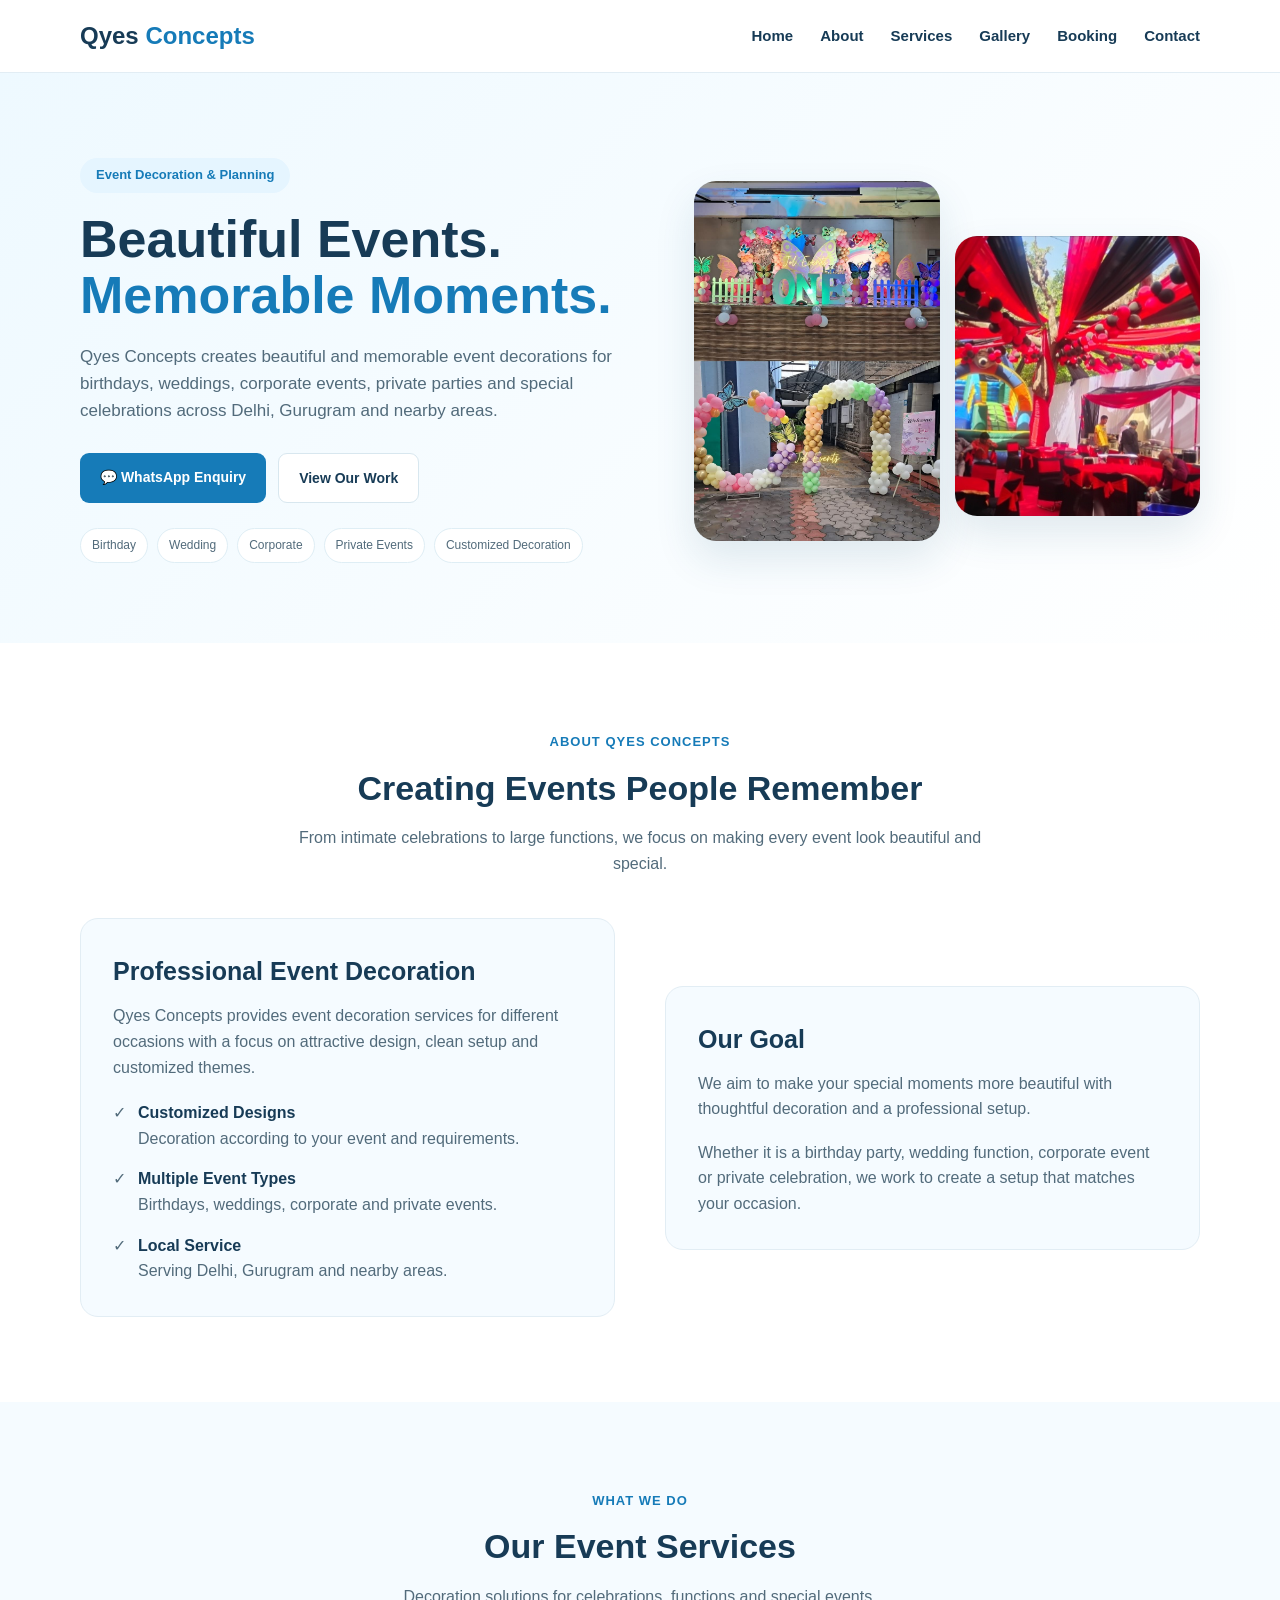
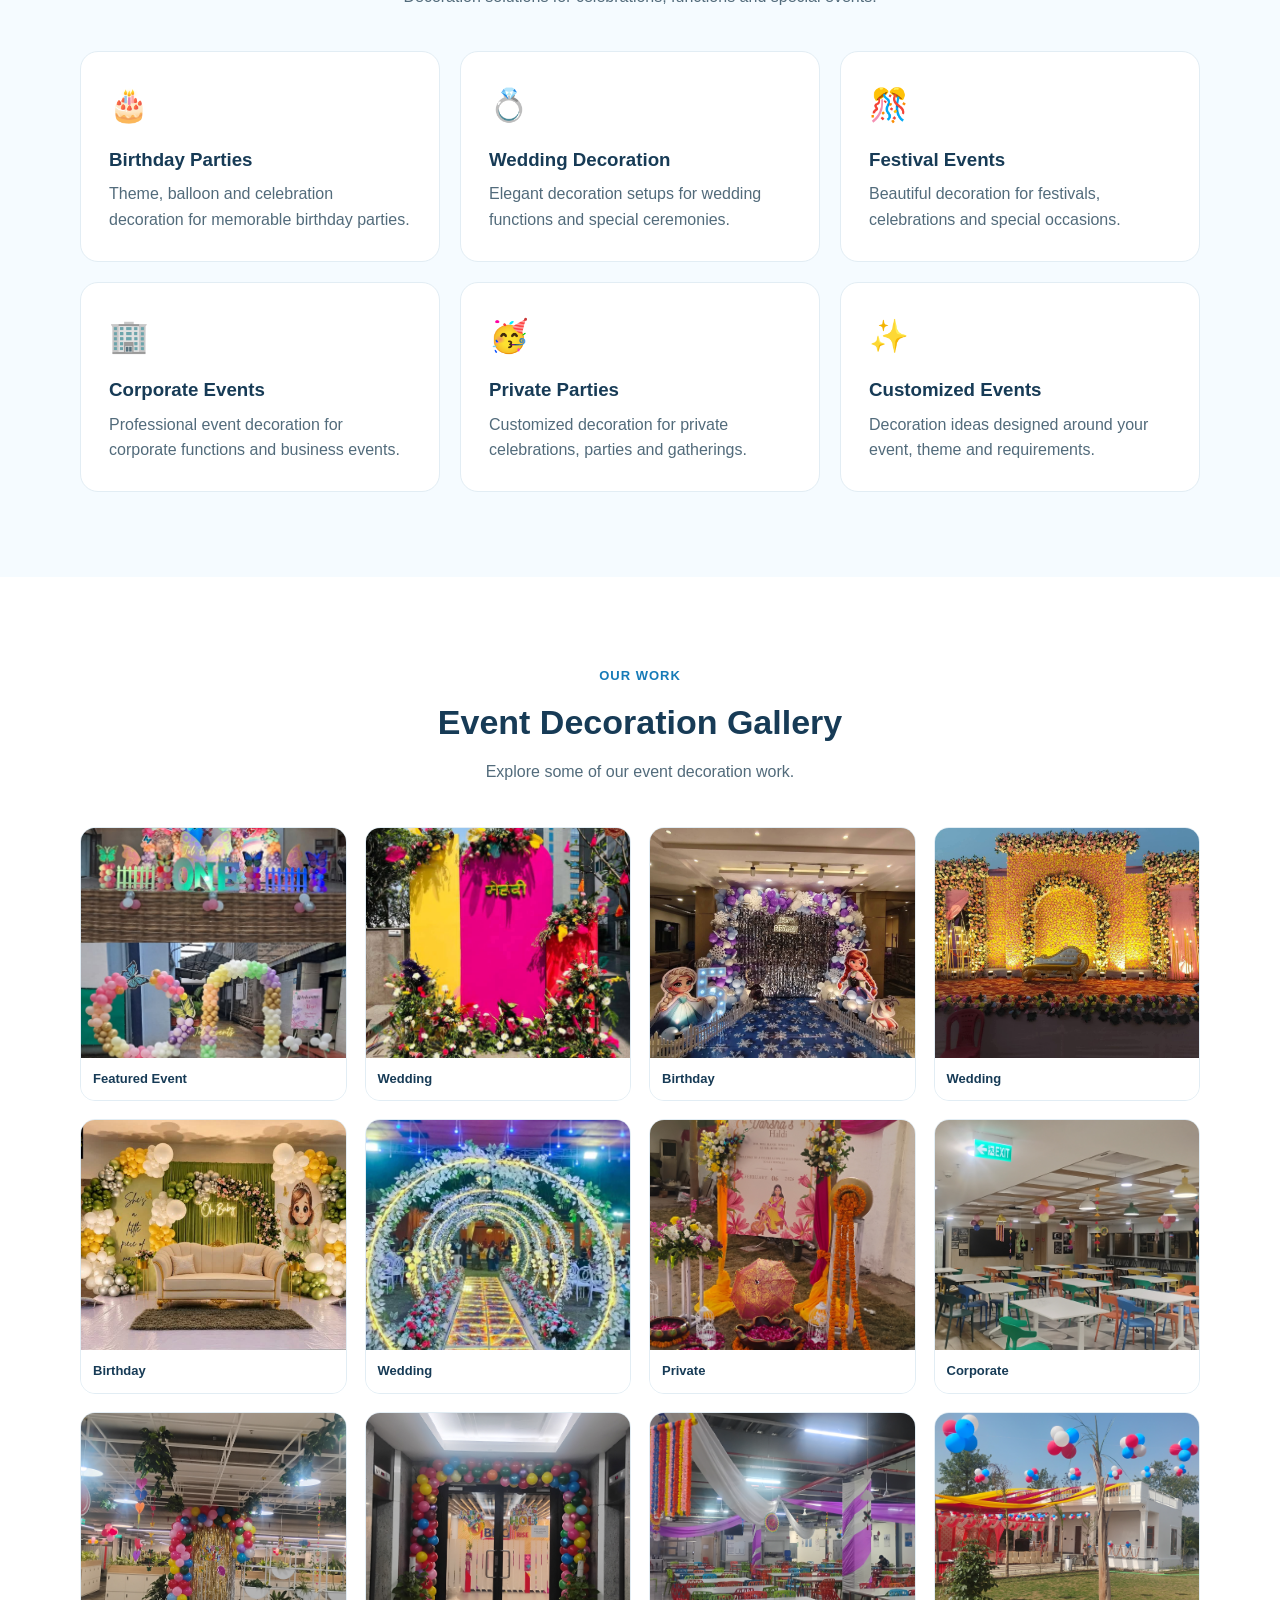
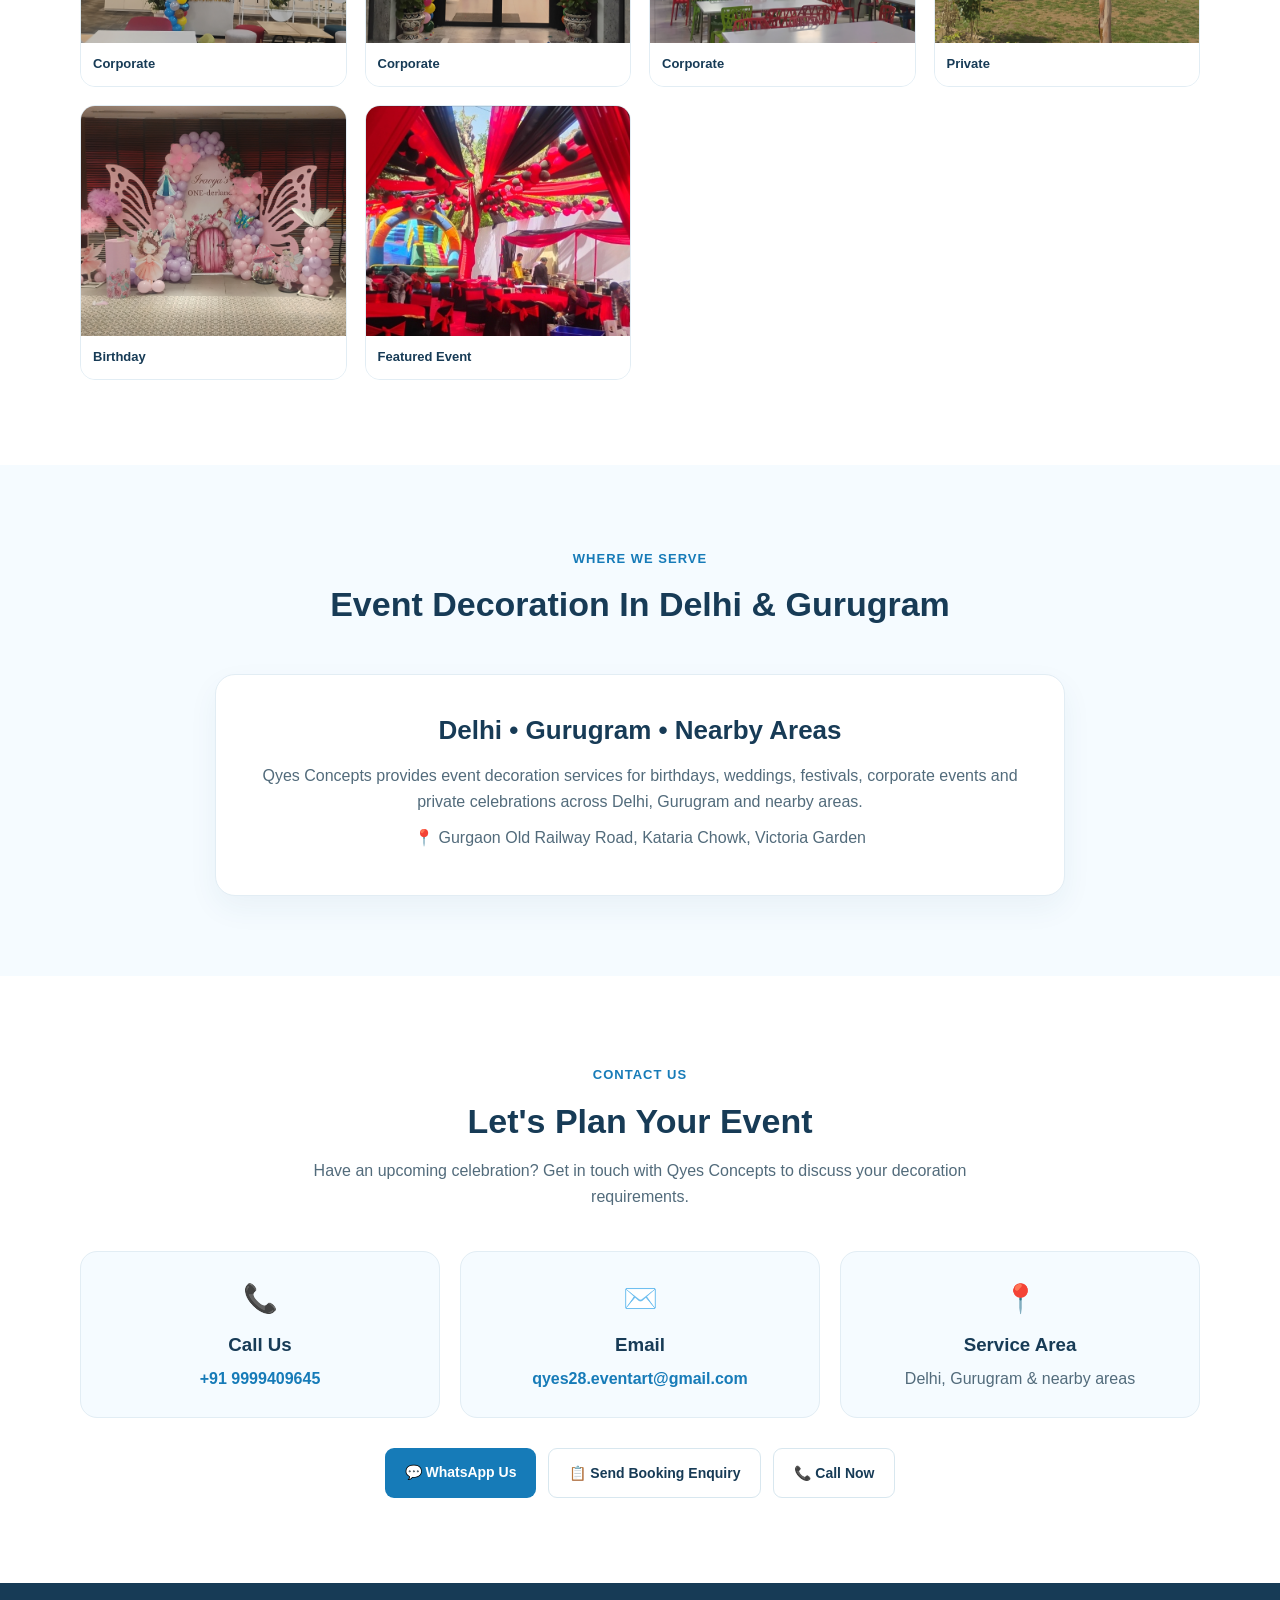
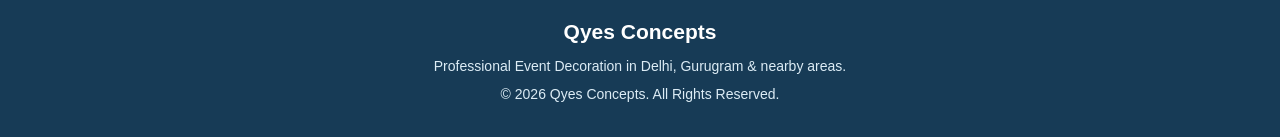
==== commit 6022bdde: "Update print statement from 'Hello' to 'Goodbye'" ====
--- a/index.html
+++ b/index.html
@@ -1,887 +1,892 @@
 <!DOCTYPE html>
 <html lang="en">
+
 <head>
+
 <meta charset="UTF-8">
+
 <meta name="viewport" content="width=device-width, initial-scale=1.0">
 
 <title>Qyes Concepts | Event Decoration in Delhi & Gurugram</title>
 
-<meta name="description" content="Qyes Concepts offers professional wedding, birthday, festival, corporate and private event decoration in Delhi, Gurugram and nearby areas.">
-<meta name="keywords" content="event decoration Delhi, wedding decoration Delhi, birthday decoration Delhi, event decorator Gurugram, corporate event decoration, Qyes Concepts">
+<meta name="description"
+content="Qyes Concepts provides professional event decoration for birthdays, weddings, festivals, corporate events and private parties in Delhi, Gurugram and nearby areas.">
+
+<meta name="keywords"
+content="event decoration Delhi, event decorator Gurugram, birthday decoration Delhi, wedding decoration Delhi, corporate event decoration, Qyes Concepts">
+
 <meta name="author" content="Qyes Concepts">
+
 <meta name="robots" content="index, follow">
 
-<!-- Google Search Console Verification -->
-<meta name="google-site-verification" content="D07fI1-LAL-J-J1HRcfwWt1qley3RjHlHlz8ll8Fhas">
-
-<link rel="canonical" href="https://abhishekwebstudio.github.io/Qyes-Concepts-event-decoration-/">
-
-<meta property="og:title" content="Qyes Concepts | Event Decoration in Delhi & Gurugram">
-<meta property="og:description" content="Beautiful event decoration for weddings, birthdays, festivals, corporate events and private celebrations.">
+<!-- GOOGLE SEARCH CONSOLE VERIFICATION -->
+<meta name="google-site-verification"
+content="D07fI1-LAL-J-J1HRcfwWt1qley3RjHlHlz8ll8Fhas">
+
+<link rel="canonical"
+href="https://abhishekwebstudio.github.io/Qyes-Concepts-event-decoration-/">
+
+<!-- OPEN GRAPH -->
+
+<meta property="og:title"
+content="Qyes Concepts | Event Decoration in Delhi & Gurugram">
+
+<meta property="og:description"
+content="Professional event decoration for birthdays, weddings, corporate events and private celebrations.">
+
 <meta property="og:type" content="website">
-<meta property="og:url" content="https://abhishekwebstudio.github.io/Qyes-Concepts-event-decoration-/">
-
-<script type="application/ld+json">
-{
-  "@context":"https://schema.org",
-  "@type":"LocalBusiness",
-  "name":"Qyes Concepts",
-  "url":"https://abhishekwebstudio.github.io/Qyes-Concepts-event-decoration-/",
-  "telephone":"+91-9999409645",
-  "email":"qyes28.eventart@gmail.com",
-  "description":"Professional event decoration services in Delhi, Gurugram and nearby areas.",
-  "address":{
-    "@type":"PostalAddress",
-    "streetAddress":"Gurgaon Old Railway Road, Kataria Chowk, Victoria Garden",
-    "addressLocality":"Gurugram",
-    "addressRegion":"Haryana",
-    "addressCountry":"IN"
-  },
-  "areaServed":["Delhi","Gurugram","Nearby Areas"],
-  "serviceType":[
-    "Birthday Party Decoration",
-    "Wedding Decoration",
-    "Festival Event Decoration",
-    "Corporate Event Decoration",
-    "Private Party Decoration",
-    "Customized Event Decoration"
-  ]
-}
-</script>
+
+<meta property="og:url"
+content="https://abhishekwebstudio.github.io/Qyes-Concepts-event-decoration-/">
 
 <style>
-:root{
-    --blue:#167bb8;
-    --dark:#173b56;
-    --gold:#d99a42;
-    --light:#f5fbff;
-    --text:#526b7b;
-    --white:#ffffff;
-    --border:#e2edf4;
-}
+
+/* =========================
+   BASIC
+========================= */
 
 *{
-    margin:0;
-    padding:0;
-    box-sizing:border-box;
+margin:0;
+padding:0;
+box-sizing:border-box;
 }
 
 html{
-    scroll-behavior:smooth;
+scroll-behavior:smooth;
 }
 
 body{
-    font-family:Arial,Helvetica,sans-serif;
-    background:#fff;
-    color:var(--dark);
-    overflow-x:hidden;
+font-family:Arial, Helvetica, sans-serif;
+background:#f5fbff;
+color:#526b7b;
+line-height:1.6;
+overflow-x:hidden;
 }
 
 a{
-    text-decoration:none;
+text-decoration:none;
 }
 
 img{
-    width:100%;
-    display:block;
-}
+max-width:100%;
+display:block;
+}
+
+.container{
+width:92%;
+max-width:1120px;
+margin:auto;
+}
+
+section{
+position:relative;
+z-index:2;
+}
+
 
 /* =========================
-   FLOATING BACKGROUND
+   LIGHT WATERMARK BACKGROUND
 ========================= */
 
-.decor{
-    position:fixed;
-    z-index:0;
-    pointer-events:none;
-    opacity:.075;
-    animation:float 8s ease-in-out infinite;
-}
-
-.decor.balloon1{
-    top:17%;
-    left:2%;
-    width:80px;
-}
-
-.decor.balloon2{
-    top:47%;
-    right:2%;
-    width:75px;
-    animation-delay:2s;
-}
-
-.decor.cake{
-    top:72%;
-    left:2%;
-    width:90px;
-    animation-delay:1s;
-}
-
-.decor.party{
-    top:84%;
-    right:4%;
-    width:70px;
-    animation-delay:3s;
-}
-
-@keyframes float{
-    0%,100%{transform:translateY(0) rotate(-3deg)}
-    50%{transform:translateY(-22px) rotate(3deg)}
-}
+.watermark{
+position:fixed;
+inset:0;
+pointer-events:none;
+z-index:0;
+overflow:hidden;
+}
+
+.watermark span{
+position:absolute;
+font-size:42px;
+opacity:.055;
+user-select:none;
+}
+
+.balloon1{
+top:105px;
+left:3%;
+font-size:48px !important;
+}
+
+.balloon2{
+top:42%;
+right:4%;
+font-size:55px !important;
+}
+
+.balloon3{
+bottom:9%;
+left:7%;
+font-size:45px !important;
+}
+
+.balloon4{
+top:68%;
+right:12%;
+font-size:40px !important;
+}
+
+.popper1{
+top:24%;
+left:14%;
+transform:rotate(-20deg);
+}
+
+.popper2{
+bottom:20%;
+right:18%;
+transform:rotate(25deg);
+}
+
+.cake1{
+top:82%;
+left:44%;
+font-size:38px !important;
+}
+
+.confetti1{
+top:16%;
+right:28%;
+font-size:30px !important;
+}
+
+.confetti2{
+bottom:35%;
+left:25%;
+font-size:32px !important;
+}
+
 
 /* =========================
    HEADER
 ========================= */
 
 header{
-    position:sticky;
-    top:0;
-    z-index:999;
-    background:rgba(255,255,255,.96);
-    backdrop-filter:blur(12px);
-    border-bottom:1px solid var(--border);
-}
-
-.nav{
-    max-width:1180px;
-    margin:auto;
-    padding:14px 20px;
-    min-height:70px;
-    display:flex;
-    align-items:center;
-    justify-content:space-between;
+background:rgba(255,255,255,.96);
+border-bottom:1px solid #e2edf4;
+position:sticky;
+top:0;
+z-index:1000;
+backdrop-filter:blur(8px);
+}
+
+.navbar{
+height:72px;
+display:flex;
+align-items:center;
+justify-content:space-between;
 }
 
 .logo{
-    font-size:25px;
-    font-weight:800;
-    color:var(--blue);
+font-size:24px;
+font-weight:800;
+color:#173b56;
 }
 
 .logo span{
-    color:var(--gold);
-}
-
-.menu{
-    display:flex;
-    align-items:center;
-    gap:28px;
-    list-style:none;
-}
-
-.menu a{
-    color:#344f61;
-    font-size:14px;
-    font-weight:700;
-}
-
-.menu a:hover{
-    color:var(--blue);
+color:#167bb8;
+}
+
+.nav-links{
+display:flex;
+align-items:center;
+gap:27px;
+}
+
+.nav-links a{
+color:#173b56;
+font-size:15px;
+font-weight:600;
+}
+
+.nav-links a:hover{
+color:#167bb8;
 }
 
 .menu-btn{
-    display:none;
-    border:0;
-    background:none;
-    font-size:27px;
-    cursor:pointer;
-}
+display:none;
+font-size:28px;
+color:#173b56;
+cursor:pointer;
+}
+
+
+/* MOBILE MENU */
+
+.mobile-menu{
+display:none;
+background:white;
+border-top:1px solid #e2edf4;
+padding:12px 5%;
+}
+
+.mobile-menu.active{
+display:block;
+}
+
+.mobile-menu a{
+display:block;
+padding:12px 0;
+color:#173b56;
+font-weight:600;
+border-bottom:1px solid #eef4f7;
+}
+
 
 /* =========================
    HERO
 ========================= */
 
 .hero{
-    position:relative;
-    z-index:1;
-    min-height:690px;
-    display:flex;
-    align-items:center;
-    background:
-      radial-gradient(circle at 8% 25%,#dff4ff 0,transparent 28%),
-      radial-gradient(circle at 92% 20%,#fff0d8 0,transparent 28%),
-      linear-gradient(135deg,#fbfeff,#eef8ff);
-    overflow:hidden;
-}
-
-.hero-inner{
-    max-width:1180px;
-    width:100%;
-    margin:auto;
-    padding:80px 20px;
-    display:grid;
-    grid-template-columns:1.15fr .85fr;
-    gap:55px;
-    align-items:center;
-}
-
-.hero-content{
-    position:relative;
-    z-index:2;
+padding:85px 0 80px;
+background:linear-gradient(135deg,#eef9ff,#ffffff);
+overflow:hidden;
+}
+
+.hero-grid{
+display:grid;
+grid-template-columns:1.05fr .95fr;
+gap:55px;
+align-items:center;
 }
 
 .badge{
-    display:inline-block;
-    padding:8px 16px;
-    border-radius:50px;
-    background:#e5f5ff;
-    color:var(--blue);
-    font-size:12px;
-    font-weight:800;
-    letter-spacing:.7px;
-    text-transform:uppercase;
-    margin-bottom:20px;
+display:inline-block;
+padding:7px 16px;
+border-radius:30px;
+background:#e5f5ff;
+color:#167bb8;
+font-size:13px;
+font-weight:700;
+margin-bottom:18px;
 }
 
 .hero h1{
-    font-size:clamp(42px,6vw,70px);
-    line-height:1.05;
-    margin-bottom:22px;
-    color:var(--dark);
+font-size:52px;
+line-height:1.08;
+color:#173b56;
+margin-bottom:20px;
 }
 
 .hero h1 span{
-    color:var(--blue);
-}
-
-.hero-text{
-    max-width:650px;
-    color:var(--text);
-    font-size:17px;
-    line-height:1.8;
-    margin-bottom:28px;
+color:#167bb8;
+}
+
+.hero p{
+font-size:17px;
+max-width:620px;
+margin-bottom:28px;
 }
 
 .hero-buttons{
-    display:flex;
-    flex-wrap:wrap;
-    gap:13px;
+display:flex;
+gap:12px;
+flex-wrap:wrap;
 }
 
 .btn{
-    display:inline-flex;
-    align-items:center;
-    justify-content:center;
-    min-height:48px;
-    padding:0 21px;
-    border-radius:9px;
-    font-size:14px;
-    font-weight:800;
-    transition:.25s;
+display:inline-block;
+padding:13px 20px;
+border-radius:9px;
+font-weight:700;
+font-size:14px;
+transition:.2s;
 }
 
 .btn:hover{
-    transform:translateY(-2px);
+transform:translateY(-2px);
 }
 
 .primary{
-    background:var(--blue);
-    color:#fff;
-    box-shadow:0 8px 22px rgba(22,123,184,.22);
+background:#167bb8;
+color:white;
 }
 
 .secondary{
-    background:#fff;
-    color:var(--blue);
-    border:1px solid #d3e5ef;
-}
-
-.hero-tags{
-    display:flex;
-    flex-wrap:wrap;
-    gap:9px;
-    margin-top:30px;
-}
-
-.hero-tags span{
-    padding:8px 12px;
-    background:rgba(255,255,255,.8);
-    border:1px solid #dceaf2;
-    border-radius:30px;
-    color:#557080;
-    font-size:12px;
-    font-weight:700;
-}
-
-/* HERO VISUAL */
+background:white;
+color:#173b56;
+border:1px solid #d8e7ef;
+}
+
+.service-tags{
+display:flex;
+flex-wrap:wrap;
+gap:9px;
+margin-top:25px;
+}
+
+.service-tags span{
+background:white;
+border:1px solid #dfeef5;
+padding:7px 11px;
+border-radius:20px;
+font-size:12px;
+color:#526b7b;
+}
+
+
+/* HERO IMAGES */
 
 .hero-visual{
-    position:relative;
-    min-height:470px;
-}
-
-.visual-card{
-    position:absolute;
-    width:290px;
-    height:350px;
-    overflow:hidden;
-    border-radius:22px;
-    box-shadow:0 20px 50px rgba(26,75,105,.16);
-    border:8px solid #fff;
-}
-
-.visual-card img{
-    width:100%;
-    height:100%;
-    object-fit:cover;
-}
-
-.visual-card.one{
-    top:10px;
-    right:45px;
-    transform:rotate(4deg);
-}
-
-.visual-card.two{
-    bottom:0;
-    left:15px;
-    height:300px;
-    transform:rotate(-5deg);
-}
+display:grid;
+grid-template-columns:1fr 1fr;
+gap:15px;
+}
+
+.hero-image{
+height:360px;
+border-radius:22px;
+overflow:hidden;
+box-shadow:0 18px 40px rgba(22,83,115,.12);
+background:#eaf6fb;
+}
+
+.hero-image.small{
+height:280px;
+margin-top:55px;
+}
+
+.hero-image img{
+width:100%;
+height:100%;
+object-fit:cover;
+}
+
 
 /* =========================
-   COMMON
+   HEADINGS
 ========================= */
 
-section{
-    position:relative;
-    z-index:1;
-    padding:90px 20px;
-}
-
-.container{
-    max-width:1180px;
-    margin:auto;
-}
-
 .heading{
-    text-align:center;
-    max-width:760px;
-    margin:0 auto 48px;
+text-align:center;
+margin-bottom:42px;
 }
 
 .heading small{
-    color:var(--blue);
-    text-transform:uppercase;
-    letter-spacing:1.5px;
-    font-weight:800;
-    font-size:12px;
+color:#167bb8;
+font-weight:700;
+font-size:13px;
+text-transform:uppercase;
+letter-spacing:1px;
 }
 
 .heading h2{
-    font-size:clamp(30px,5vw,44px);
-    margin:9px 0 13px;
+color:#173b56;
+font-size:34px;
+margin-top:7px;
 }
 
 .heading p{
-    color:var(--text);
-    line-height:1.7;
-}
+max-width:700px;
+margin:10px auto 0;
+}
+
 
 /* =========================
    ABOUT
 ========================= */
 
 .about{
-    background:#fff;
+padding:85px 0;
+background:white;
 }
 
 .about-grid{
-    display:grid;
-    grid-template-columns:1fr 1fr;
-    gap:55px;
-    align-items:center;
-}
-
-.about-copy h3{
-    font-size:31px;
-    margin-bottom:18px;
-}
-
-.about-copy p{
-    color:var(--text);
-    margin-bottom:15px;
-    line-height:1.8;
+display:grid;
+grid-template-columns:1fr 1fr;
+gap:50px;
+align-items:center;
+}
+
+.about-card{
+background:#f5fbff;
+border:1px solid #e2edf4;
+padding:32px;
+border-radius:18px;
+}
+
+.about-card h3{
+color:#173b56;
+font-size:25px;
+margin-bottom:12px;
 }
 
 .about-points{
-    display:grid;
-    grid-template-columns:1fr 1fr;
-    gap:12px;
-    margin-top:25px;
-}
-
-.point{
-    padding:15px;
-    background:#f5fbff;
-    border:1px solid var(--border);
-    border-radius:12px;
-    font-size:13px;
-    font-weight:700;
-    color:#496676;
-}
-
-.about-panel{
-    padding:40px;
-    border-radius:25px;
-    background:linear-gradient(145deg,#eaf7ff,#fff7e9);
-    border:1px solid var(--border);
-}
-
-.about-panel h3{
-    font-size:25px;
-    margin-bottom:12px;
-}
-
-.about-panel p{
-    color:var(--text);
-    line-height:1.8;
-}
+display:grid;
+gap:15px;
+margin-top:20px;
+}
+
+.about-point{
+display:flex;
+gap:12px;
+}
+
+.about-point strong{
+color:#173b56;
+display:block;
+}
+
 
 /* =========================
    SERVICES
 ========================= */
 
 .services{
-    background:var(--light);
+padding:85px 0;
+background:#f5fbff;
 }
 
 .service-grid{
-    display:grid;
-    grid-template-columns:repeat(3,1fr);
-    gap:20px;
-}
-
-.service{
-    background:#fff;
-    border:1px solid var(--border);
-    border-radius:18px;
-    padding:30px 24px;
-    transition:.25s;
-}
-
-.service:hover{
-    transform:translateY(-6px);
-    box-shadow:0 16px 35px rgba(29,83,112,.09);
+display:grid;
+grid-template-columns:repeat(3,1fr);
+gap:20px;
+}
+
+.service-card{
+background:white;
+padding:28px;
+border-radius:18px;
+border:1px solid #e2edf4;
+transition:.25s;
+}
+
+.service-card:hover{
+transform:translateY(-5px);
+box-shadow:0 15px 35px rgba(23,75,105,.08);
 }
 
 .service-icon{
-    width:55px;
-    height:55px;
-    border-radius:15px;
-    display:flex;
-    align-items:center;
-    justify-content:center;
-    background:#eaf7ff;
-    font-size:27px;
-    margin-bottom:18px;
-}
-
-.service h3{
-    font-size:19px;
-    margin-bottom:8px;
-}
-
-.service p{
-    color:var(--text);
-    font-size:14px;
-    line-height:1.7;
-}
+font-size:32px;
+margin-bottom:13px;
+}
+
+.service-card h3{
+color:#173b56;
+margin-bottom:7px;
+}
+
 
 /* =========================
    GALLERY
 ========================= */
 
 .gallery{
-    background:#fff;
+padding:85px 0;
+background:white;
 }
 
 .gallery-grid{
-    display:grid;
-    grid-template-columns:repeat(4,1fr);
-    gap:17px;
+display:grid;
+grid-template-columns:repeat(4,1fr);
+gap:18px;
 }
 
 .gallery-item{
-    border-radius:15px;
-    overflow:hidden;
-    background:#f2f7fa;
-    border:1px solid var(--border);
-    transition:.25s;
-}
-
-.gallery-item:hover{
-    transform:translateY(-4px);
-    box-shadow:0 12px 30px rgba(29,83,112,.10);
+background:#f5fbff;
+border-radius:15px;
+overflow:hidden;
+border:1px solid #e2edf4;
 }
 
 .gallery-item img{
-    height:245px;
-    object-fit:cover;
-    transition:.4s;
+width:100%;
+height:230px;
+object-fit:cover;
+transition:.3s;
 }
 
 .gallery-item:hover img{
-    transform:scale(1.04);
+transform:scale(1.04);
 }
 
 .caption{
-    padding:12px;
-    text-align:center;
-    background:#fff;
-    color:#486575;
-    font-size:12px;
-    font-weight:800;
-}
+padding:11px 12px;
+font-weight:700;
+font-size:13px;
+color:#173b56;
+background:white;
+}
+
 
 /* =========================
-   AREA
+   SERVICE AREA
 ========================= */
 
 .area{
-    background:linear-gradient(135deg,#eef9ff,#fff8ec);
+padding:80px 0;
+background:#f5fbff;
 }
 
 .area-card{
-    max-width:900px;
-    margin:auto;
-    padding:50px 30px;
-    text-align:center;
-    background:rgba(255,255,255,.85);
-    border:1px solid var(--border);
-    border-radius:25px;
+max-width:850px;
+margin:auto;
+background:white;
+border:1px solid #e2edf4;
+border-radius:20px;
+padding:35px;
+text-align:center;
+box-shadow:0 12px 30px rgba(31,91,120,.06);
 }
 
 .area-card h3{
-    font-size:30px;
-    margin-bottom:14px;
+color:#173b56;
+font-size:26px;
+margin-bottom:12px;
 }
 
 .area-card p{
-    color:var(--text);
-    line-height:1.8;
-}
+margin-bottom:10px;
+}
+
 
 /* =========================
    CONTACT
 ========================= */
 
 .contact{
-    background:#fff;
+padding:85px 0;
+background:white;
 }
 
 .contact-grid{
-    display:grid;
-    grid-template-columns:repeat(3,1fr);
-    gap:18px;
+display:grid;
+grid-template-columns:repeat(3,1fr);
+gap:20px;
 }
 
 .contact-box{
-    text-align:center;
-    padding:30px 18px;
-    background:#f7fbfe;
-    border:1px solid var(--border);
-    border-radius:17px;
+background:#f5fbff;
+border:1px solid #e2edf4;
+border-radius:17px;
+padding:25px;
+text-align:center;
 }
 
 .contact-box .icon{
-    font-size:30px;
-    margin-bottom:10px;
+font-size:28px;
+margin-bottom:8px;
 }
 
 .contact-box h3{
-    margin-bottom:7px;
-}
-
-.contact-box p,
+color:#173b56;
+margin-bottom:6px;
+}
+
 .contact-box a{
-    color:var(--text);
-    font-size:14px;
-    word-break:break-word;
+color:#167bb8;
+font-weight:600;
+word-break:break-word;
 }
 
 .contact-buttons{
-    text-align:center;
-    margin-top:32px;
-    display:flex;
-    justify-content:center;
-    flex-wrap:wrap;
-    gap:12px;
-}
+display:flex;
+justify-content:center;
+gap:12px;
+flex-wrap:wrap;
+margin-top:30px;
+}
+
 
 /* =========================
    FOOTER
 ========================= */
 
 footer{
-    position:relative;
-    z-index:1;
-    background:#173b56;
-    color:#d9e8f0;
-    text-align:center;
-    padding:32px 20px;
+background:#173b56;
+color:#dcecf5;
+text-align:center;
+padding:32px 15px;
+position:relative;
+z-index:2;
 }
 
 footer strong{
-    color:#fff;
-    font-size:19px;
+font-size:21px;
+color:white;
 }
 
 footer p{
-    margin-top:7px;
-    font-size:13px;
-}
+margin-top:6px;
+font-size:14px;
+}
+
 
 /* =========================
-   MOBILE MENU
+   RESPONSIVE
 ========================= */
 
-@media(max-width:800px){
-
-    .menu-btn{
-        display:block;
-    }
-
-    .menu{
-        display:none;
-        position:absolute;
-        top:69px;
-        left:0;
-        width:100%;
-        padding:20px;
-        background:#fff;
-        border-bottom:1px solid var(--border);
-        box-shadow:0 10px 25px rgba(0,0,0,.06);
-        flex-direction:column;
-        gap:18px;
-        text-align:center;
-    }
-
-    .menu.active{
-        display:flex;
-    }
-
-    .hero-inner{
-        grid-template-columns:1fr;
-        text-align:center;
-        padding-top:65px;
-    }
-
-    .hero-text{
-        margin-left:auto;
-        margin-right:auto;
-    }
-
-    .hero-buttons,
-    .hero-tags{
-        justify-content:center;
-    }
-
-    .hero-visual{
-        min-height:400px;
-        max-width:520px;
-        width:100%;
-        margin:auto;
-    }
-
-    .visual-card{
-        width:235px;
-        height:300px;
-    }
-
-    .visual-card.one{
-        right:25px;
-    }
-
-    .visual-card.two{
-        left:25px;
-        height:255px;
-    }
-
-    .about-grid{
-        grid-template-columns:1fr;
-    }
-
-    .service-grid{
-        grid-template-columns:repeat(2,1fr);
-    }
-
-    .gallery-grid{
-        grid-template-columns:repeat(2,1fr);
-    }
-
-    .contact-grid{
-        grid-template-columns:1fr;
-    }
-}
-
-@media(max-width:520px){
-
-    .nav{
-        padding:13px 15px;
-    }
-
-    .logo{
-        font-size:21px;
-    }
-
-    .hero{
-        min-height:auto;
-    }
-
-    .hero-inner{
-        padding:60px 15px;
-    }
-
-    .hero h1{
-        font-size:42px;
-    }
-
-    .hero-text{
-        font-size:15px;
-    }
-
-    .hero-buttons{
-        flex-direction:column;
-        width:100%;
-    }
-
-    .hero-buttons .btn{
-        width:100%;
-    }
-
-    .hero-tags span{
-        font-size:11px;
-    }
-
-    .hero-visual{
-        min-height:350px;
-    }
-
-    .visual-card{
-        width:190px;
-        height:245px;
-    }
-
-    .visual-card.two{
-        height:210px;
-    }
-
-    section{
-        padding:65px 15px;
-    }
-
-    .about-points{
-        grid-template-columns:1fr;
-    }
-
-    .about-panel{
-        padding:28px 22px;
-    }
-
-    .service-grid{
-        grid-template-columns:1fr;
-    }
-
-    .gallery-grid{
-        grid-template-columns:1fr 1fr;
-        gap:9px;
-    }
-
-    .gallery-item img{
-        height:170px;
-    }
-
-    .caption{
-        font-size:10px;
-        padding:9px 3px;
-    }
-
-    .area-card{
-        padding:35px 20px;
-    }
-
-    .contact-buttons{
-        flex-direction:column;
-        max-width:340px;
-        margin-left:auto;
-        margin-right:auto;
-    }
-
-    .contact-buttons .btn{
-        width:100%;
-    }
-
-    .decor{
-        opacity:.05;
-    }
-}
+@media(max-width:950px){
+
+.hero-grid{
+grid-template-columns:1fr;
+}
+
+.hero h1{
+font-size:45px;
+}
+
+.hero-visual{
+max-width:700px;
+margin:auto;
+}
+
+.service-grid{
+grid-template-columns:repeat(2,1fr);
+}
+
+.gallery-grid{
+grid-template-columns:repeat(3,1fr);
+}
+
+}
+
+
+@media(max-width:700px){
+
+.nav-links{
+display:none;
+}
+
+.menu-btn{
+display:block;
+}
+
+.hero{
+padding:60px 0;
+}
+
+.hero h1{
+font-size:38px;
+}
+
+.hero p{
+font-size:16px;
+}
+
+.about-grid{
+grid-template-columns:1fr;
+}
+
+.service-grid{
+grid-template-columns:1fr;
+}
+
+.gallery-grid{
+grid-template-columns:repeat(2,1fr);
+gap:12px;
+}
+
+.gallery-item img{
+height:190px;
+}
+
+.contact-grid{
+grid-template-columns:1fr;
+}
+
+.heading h2{
+font-size:29px;
+}
+
+}
+
+
+@media(max-width:450px){
+
+.container{
+width:91%;
+}
+
+.logo{
+font-size:21px;
+}
+
+.hero h1{
+font-size:32px;
+}
+
+.hero-visual{
+grid-template-columns:1fr;
+}
+
+.hero-image,
+.hero-image.small{
+height:270px;
+margin-top:0;
+}
+
+.gallery-grid{
+grid-template-columns:1fr 1fr;
+}
+
+.gallery-item img{
+height:170px;
+}
+
+.caption{
+font-size:12px;
+padding:9px;
+}
+
+.btn{
+width:100%;
+text-align:center;
+}
+
+.hero-buttons{
+width:100%;
+}
+
+}
+
+
+/* =========================
+   REDUCE WATERMARK ON MOBILE
+========================= */
+
+@media(max-width:600px){
+
+.watermark span{
+opacity:.04;
+}
+
+.balloon1{
+left:-8px;
+}
+
+.balloon2{
+right:-8px;
+}
+
+.popper1{
+left:3%;
+}
+
+.popper2{
+right:3%;
+}
+
+}
+
 </style>
+
 </head>
 
+
 <body>
 
-<!-- SUBTLE BACKGROUND DECOR -->
-<img class="decor balloon1"
-     src="https://cdn.jsdelivr.net/gh/twitter/twemoji@latest/assets/svg/1f388.svg"
-     alt="">
-
-<img class="decor balloon2"
-     src="https://cdn.jsdelivr.net/gh/twitter/twemoji@latest/assets/svg/1f388.svg"
-     alt="">
-
-<img class="decor cake"
-     src="https://cdn.jsdelivr.net/gh/twitter/twemoji@latest/assets/svg/1f382.svg"
-     alt="">
-
-<img class="decor party"
-     src="https://cdn.jsdelivr.net/gh/twitter/twemoji@latest/assets/svg/1f389.svg"
-     alt="">
+
+<!-- LIGHT PARTY WATERMARK -->
+
+<div class="watermark" aria-hidden="true">
+
+<span class="balloon1">🎈</span>
+
+<span class="balloon2">🎈</span>
+
+<span class="balloon3">🎈</span>
+
+<span class="balloon4">🎈</span>
+
+<span class="popper1">🎉</span>
+
+<span class="popper2">🎉</span>
+
+<span class="cake1">🎂</span>
+
+<span class="confetti1">✦</span>
+
+<span class="confetti2">✦</span>
+
+</div>
+
+
+<!-- HEADER -->
 
 <header>
-<nav class="nav">
-
-<a href="#home" class="logo">
+
+<div class="container navbar">
+
+<a href="index.html" class="logo">
 Qyes <span>Concepts</span>
 </a>
 
-<button class="menu-btn" onclick="toggleMenu()" aria-label="Open menu">
+<nav class="nav-links">
+
+<a href="index.html">Home</a>
+
+<a href="#about">About</a>
+
+<a href="#services">Services</a>
+
+<a href="#gallery">Gallery</a>
+
+<a href="booking.html">Booking</a>
+
+<a href="#contact">Contact</a>
+
+</nav>
+
+<div class="menu-btn"
+onclick="toggleMenu()">
 ☰
-</button>
-
-<ul class="menu" id="mobileMenu">
-<li><a href="#home" onclick="closeMenu()">Home</a></li>
-<li><a href="#about" onclick="closeMenu()">About</a></li>
-<li><a href="#services" onclick="closeMenu()">Services</a></li>
-<li><a href="#gallery" onclick="closeMenu()">Gallery</a></li>
-<li><a href="#contact" onclick="closeMenu()">Contact</a></li>
-</ul>
-
-</nav>
+</div>
+
+</div>
+
+
+<div class="mobile-menu" id="mobileMenu">
+
+<a href="index.html"
+onclick="closeMenu()">Home</a>
+
+<a href="#about"
+onclick="closeMenu()">About</a>
+
+<a href="#services"
+onclick="closeMenu()">Services</a>
+
+<a href="#gallery"
+onclick="closeMenu()">Gallery</a>
+
+<a href="booking.html"
+onclick="closeMenu()">Booking</a>
+
+<a href="#contact"
+onclick="closeMenu()">Contact</a>
+
+</div>
+
 </header>
 
-<main id="home">
+
+<main>
+
 
 <!-- HERO -->
 
 <section class="hero">
 
-<div class="hero-inner">
-
-<div class="hero-content">
-
-<span class="badge">Event Decoration & Planning</span>
+<div class="container hero-grid">
+
+<div>
+
+<div class="badge">
+Event Decoration & Planning
+</div>
 
 <h1>
 Beautiful Events.<br>
 <span>Memorable Moments.</span>
 </h1>
 
-<p class="hero-text">
-Qyes Concepts creates beautiful and customized event decoration
-for weddings, birthdays, festivals, corporate events and private
-celebrations across Delhi, Gurugram and nearby areas.
+<p>
+Qyes Concepts creates beautiful and memorable event
+decorations for birthdays, weddings, corporate events,
+private parties and special celebrations across Delhi,
+Gurugram and nearby areas.
 </p>
 
 <div class="hero-buttons">
@@ -890,42 +895,63 @@
 href="https://wa.me/919999409645?text=Hello%20Qyes%20Concepts,%20I%20want%20to%20enquire%20about%20event%20decoration."
 target="_blank"
 rel="noopener">
+
 💬 WhatsApp Enquiry
+
 </a>
 
-<a class="btn secondary" href="#gallery">
+<a class="btn secondary"
+href="#gallery">
+
 View Our Work
+
 </a>
 
 </div>
 
-<div class="hero-tags">
-<span>Wedding Decoration</span>
-<span>Birthday Decoration</span>
-<span>Festival Events</span>
-<span>Corporate Events</span>
-<span>Private Parties</span>
-</div>
-
-</div>
+
+<div class="service-tags">
+
+<span>Birthday</span>
+
+<span>Wedding</span>
+
+<span>Corporate</span>
+
+<span>Private Events</span>
+
+<span>Customized Decoration</span>
+
+</div>
+
+</div>
+
 
 <div class="hero-visual">
 
-<div class="visual-card one">
+<div class="hero-image">
+
 <img src="FB_IMG_1770056393432.jpg"
-alt="Featured event decoration by Qyes Concepts">
-</div>
-
-<div class="visual-card two">
-<img src="FB_IMG_1776345292674.jpg"
-alt="Birthday decoration by Qyes Concepts">
-</div>
-
-</div>
-
-</div>
+alt="Featured event decoration by Qyes Concepts"
+loading="eager">
+
+</div>
+
+<div class="hero-image small">
+
+<img src="IMG_20261005_153830.jpg"
+alt="Featured event decoration in Delhi by Qyes Concepts"
+loading="eager">
+
+</div>
+
+</div>
+
+</div>
+
 </section>
 
+
 <!-- ABOUT -->
 
 <section class="about" id="about">
@@ -933,62 +959,101 @@
 <div class="container">
 
 <div class="heading">
+
 <small>About Qyes Concepts</small>
-<h2>We Turn Celebrations Into Beautiful Experiences</h2>
-<p>
-From a small birthday gathering to a complete wedding setup,
-we focus on making every event look special and memorable.
-</p>
-</div>
+
+<h2>Creating Events People Remember</h2>
+
+<p>
+From intimate celebrations to large functions, we focus
+on making every event look beautiful and special.
+</p>
+
+</div>
+
 
 <div class="about-grid">
 
-<div class="about-copy">
-
-<h3>Creative Decoration For Every Occasion</h3>
-
-<p>
-Qyes Concepts is an event decoration service serving Delhi,
-Gurugram and nearby areas. We create attractive setups based
-on your occasion, theme and requirements.
-</p>
-
-<p>
-Our services cover birthdays, weddings, festivals, corporate
-events, private parties and customized event decoration.
+<div class="about-card">
+
+<h3>
+Professional Event Decoration
+</h3>
+
+<p>
+Qyes Concepts provides event decoration services
+for different occasions with a focus on attractive
+design, clean setup and customized themes.
 </p>
 
 <div class="about-points">
-<div class="point">✓ Creative Themes</div>
-<div class="point">✓ Professional Setup</div>
-<div class="point">✓ Customized Decoration</div>
-<div class="point">✓ Multiple Event Types</div>
-</div>
-
-</div>
-
-<div class="about-panel">
-
-<h3>✨ Your Occasion, Your Style</h3>
-
-<p>
-Every celebration is different. Tell us what you are planning,
-the type of event and the decoration style you prefer.
-We can help you create a setup that fits your occasion.
-</p>
-
-<br>
-
-<a class="btn primary" href="booking.html">
-Book / Send Enquiry
-</a>
-
-</div>
-
-</div>
-</div>
+
+<div class="about-point">
+
+<div>✓</div>
+
+<div>
+<strong>Customized Designs</strong>
+Decoration according to your event and requirements.
+</div>
+
+</div>
+
+
+<div class="about-point">
+
+<div>✓</div>
+
+<div>
+<strong>Multiple Event Types</strong>
+Birthdays, weddings, corporate and private events.
+</div>
+
+</div>
+
+
+<div class="about-point">
+
+<div>✓</div>
+
+<div>
+<strong>Local Service</strong>
+Serving Delhi, Gurugram and nearby areas.
+</div>
+
+</div>
+
+</div>
+
+</div>
+
+
+<div class="about-card">
+
+<h3>
+Our Goal
+</h3>
+
+<p>
+We aim to make your special moments more beautiful
+with thoughtful decoration and a professional setup.
+</p>
+
+<p style="margin-top:18px;">
+Whether it is a birthday party, wedding function,
+corporate event or private celebration, we work to
+create a setup that matches your occasion.
+</p>
+
+</div>
+
+</div>
+
+</div>
+
 </section>
 
+
 <!-- SERVICES -->
 
 <section class="services" id="services">
@@ -996,74 +1061,112 @@
 <div class="container">
 
 <div class="heading">
+
 <small>What We Do</small>
-<h2>Our Event Decoration Services</h2>
-<p>
-Professional and customized decoration for celebrations,
-functions and special events.
-</p>
-</div>
+
+<h2>Our Event Services</h2>
+
+<p>
+Decoration solutions for celebrations, functions and
+special events.
+</p>
+
+</div>
+
 
 <div class="service-grid">
 
-<div class="service">
+
+<div class="service-card">
+
 <div class="service-icon">🎂</div>
+
 <h3>Birthday Parties</h3>
-<p>
-Birthday themes, stage decoration, balloon setups and
-celebration arrangements.
-</p>
-</div>
-
-<div class="service">
+
+<p>
+Theme, balloon and celebration decoration
+for memorable birthday parties.
+</p>
+
+</div>
+
+
+<div class="service-card">
+
 <div class="service-icon">💍</div>
+
 <h3>Wedding Decoration</h3>
-<p>
-Elegant decoration for wedding functions, ceremonies
-and memorable celebrations.
-</p>
-</div>
-
-<div class="service">
-<div class="service-icon">🎉</div>
+
+<p>
+Elegant decoration setups for wedding functions
+and special ceremonies.
+</p>
+
+</div>
+
+
+<div class="service-card">
+
+<div class="service-icon">🎊</div>
+
 <h3>Festival Events</h3>
-<p>
-Festive decoration and attractive setups for special
-occasions and celebrations.
-</p>
-</div>
-
-<div class="service">
+
+<p>
+Beautiful decoration for festivals, celebrations
+and special occasions.
+</p>
+
+</div>
+
+
+<div class="service-card">
+
 <div class="service-icon">🏢</div>
+
 <h3>Corporate Events</h3>
-<p>
-Professional decoration for corporate functions,
-office events and business celebrations.
-</p>
-</div>
-
-<div class="service">
+
+<p>
+Professional event decoration for corporate
+functions and business events.
+</p>
+
+</div>
+
+
+<div class="service-card">
+
 <div class="service-icon">🥳</div>
+
 <h3>Private Parties</h3>
-<p>
-Beautiful decoration for family gatherings,
-private celebrations and parties.
-</p>
-</div>
-
-<div class="service">
+
+<p>
+Customized decoration for private celebrations,
+parties and gatherings.
+</p>
+
+</div>
+
+
+<div class="service-card">
+
 <div class="service-icon">✨</div>
+
 <h3>Customized Events</h3>
-<p>
-Customized decoration according to your theme,
-occasion, venue and requirements.
-</p>
-</div>
-
-</div>
-</div>
+
+<p>
+Decoration ideas designed around your event,
+theme and requirements.
+</p>
+
+</div>
+
+</div>
+
+</div>
+
 </section>
 
+
 <!-- GALLERY -->
 
 <section class="gallery" id="gallery">
@@ -1071,132 +1174,238 @@
 <div class="container">
 
 <div class="heading">
-<small>Our Portfolio</small>
+
+<small>Our Work</small>
+
 <h2>Event Decoration Gallery</h2>
-<p>
-Take a look at some of our wedding, birthday, corporate,
-private and featured event decoration work.
-</p>
-</div>
+
+<p>
+Explore some of our event decoration work.
+</p>
+
+</div>
+
 
 <div class="gallery-grid">
 
+
 <!-- 1 FEATURED -->
+
 <div class="gallery-item">
+
 <img src="FB_IMG_1770056393432.jpg"
 alt="Featured event decoration by Qyes Concepts"
 loading="lazy">
-<div class="caption">Featured Event</div>
-</div>
+
+<div class="caption">
+Featured Event
+</div>
+
+</div>
+
 
 <!-- 2 WEDDING -->
+
 <div class="gallery-item">
+
 <img src="FB_IMG_1772078744628.jpg"
 alt="Wedding decoration in Delhi by Qyes Concepts"
 loading="lazy">
-<div class="caption">Wedding</div>
-</div>
+
+<div class="caption">
+Wedding
+</div>
+
+</div>
+
 
 <!-- 3 BIRTHDAY -->
+
 <div class="gallery-item">
+
 <img src="FB_IMG_1776345292674.jpg"
 alt="Birthday party decoration in Delhi"
 loading="lazy">
-<div class="caption">Birthday</div>
-</div>
+
+<div class="caption">
+Birthday
+</div>
+
+</div>
+
 
 <!-- 4 WEDDING -->
+
 <div class="gallery-item">
+
 <img src="FB_IMG_1781897185635.jpg"
 alt="Wedding event decoration in Delhi"
 loading="lazy">
-<div class="caption">Wedding</div>
-</div>
-
-    <!-- 5 BIRTHDAY -->
+
+<div class="caption">
+Wedding
+</div>
+
+</div>
+
+
+<!-- 5 BIRTHDAY -->
+
 <div class="gallery-item">
+
 <img src="FB_IMG_1785595466962.jpg"
 alt="Birthday decoration by Qyes Concepts"
 loading="lazy">
-<div class="caption">Birthday</div>
-</div>
+
+<div class="caption">
+Birthday
+</div>
+
+</div>
+
 
 <!-- 6 WEDDING -->
+
 <div class="gallery-item">
+
 <img src="FB_IMG_1791037428056.jpg"
 alt="Wedding venue decoration by Qyes Concepts"
 loading="lazy">
-<div class="caption">Wedding</div>
-</div>
+
+<div class="caption">
+Wedding
+</div>
+
+</div>
+
 
 <!-- 7 PRIVATE -->
+
 <div class="gallery-item">
+
 <img src="IMG_20260206_092856630_HDR.jpg"
 alt="Private party decoration in Delhi"
 loading="lazy">
-<div class="caption">Private</div>
-</div>
+
+<div class="caption">
+Private
+</div>
+
+</div>
+
 
 <!-- 8 CORPORATE -->
+
 <div class="gallery-item">
+
 <img src="IMG_20260301_194331179_HDR.jpg"
 alt="Corporate event decoration in Delhi"
 loading="lazy">
-<div class="caption">Corporate</div>
-</div>
+
+<div class="caption">
+Corporate
+</div>
+
+</div>
+
 
 <!-- 9 CORPORATE -->
+
 <div class="gallery-item">
+
 <img src="IMG_20260301_200928524_HDR.jpg"
 alt="Corporate event decoration by Qyes Concepts"
 loading="lazy">
-<div class="caption">Corporate</div>
-</div>
+
+<div class="caption">
+Corporate
+</div>
+
+</div>
+
 
 <!-- 10 CORPORATE -->
+
 <div class="gallery-item">
+
 <img src="IMG_20260301_201839959_HDR.jpg"
 alt="Professional corporate event decoration"
 loading="lazy">
-<div class="caption">Corporate</div>
-</div>
+
+<div class="caption">
+Corporate
+</div>
+
+</div>
+
 
 <!-- 11 CORPORATE -->
+
 <div class="gallery-item">
+
 <img src="IMG_20260302_231923974_HDR.jpg"
 alt="Corporate function decoration in Gurugram"
 loading="lazy">
-<div class="caption">Corporate</div>
-</div>
+
+<div class="caption">
+Corporate
+</div>
+
+</div>
+
 
 <!-- 12 PRIVATE -->
+
 <div class="gallery-item">
+
 <img src="IMG_20260412_094920575.jpg"
 alt="Private event decoration by Qyes Concepts"
 loading="lazy">
-<div class="caption">Private</div>
-</div>
+
+<div class="caption">
+Private
+</div>
+
+</div>
+
 
 <!-- 13 BIRTHDAY -->
+
 <div class="gallery-item">
+
 <img src="IMG_20260802_171236801.jpg"
 alt="Birthday decoration in Gurugram"
 loading="lazy">
-<div class="caption">Birthday</div>
-</div>
+
+<div class="caption">
+Birthday
+</div>
+
+</div>
+
 
 <!-- 14 FEATURED -->
+
 <div class="gallery-item">
+
 <img src="IMG_20261005_153830.jpg"
 alt="Featured event decoration in Delhi by Qyes Concepts"
 loading="lazy">
-<div class="caption">Featured Event</div>
-</div>
-
-</div>
-</div>
+
+<div class="caption">
+Featured Event
+</div>
+
+</div>
+
+
+</div>
+
+</div>
+
 </section>
 
+
 <!-- SERVICE AREA -->
 
 <section class="area">
@@ -1204,13 +1413,19 @@
 <div class="container">
 
 <div class="heading">
+
 <small>Where We Serve</small>
+
 <h2>Event Decoration In Delhi & Gurugram</h2>
-</div>
+
+</div>
+
 
 <div class="area-card">
 
-<h3>Delhi • Gurugram • Nearby Areas</h3>
+<h3>
+Delhi • Gurugram • Nearby Areas
+</h3>
 
 <p>
 Qyes Concepts provides event decoration services for
@@ -1219,13 +1434,17 @@
 </p>
 
 <p>
-📍 Gurgaon Old Railway Road, Kataria Chowk, Victoria Garden
-</p>
-
-</div>
-</div>
+📍 Gurgaon Old Railway Road, Kataria Chowk,
+Victoria Garden
+</p>
+
+</div>
+
+</div>
+
 </section>
 
+
 <!-- CONTACT -->
 
 <section class="contact" id="contact">
@@ -1233,37 +1452,62 @@
 <div class="container">
 
 <div class="heading">
+
 <small>Contact Us</small>
+
 <h2>Let's Plan Your Event</h2>
+
 <p>
 Have an upcoming celebration? Get in touch with Qyes Concepts
 to discuss your decoration requirements.
 </p>
-</div>
+
+</div>
+
 
 <div class="contact-grid">
 
+
 <div class="contact-box">
+
 <div class="icon">📞</div>
+
 <h3>Call Us</h3>
-<a href="tel:+919999409645">+91 9999409645</a>
-</div>
+
+<a href="tel:+919999409645">
++91 9999409645
+</a>
+
+</div>
+
 
 <div class="contact-box">
+
 <div class="icon">✉️</div>
+
 <h3>Email</h3>
+
 <a href="mailto:qyes28.eventart@gmail.com">
 qyes28.eventart@gmail.com
 </a>
-</div>
+
+</div>
+
 
 <div class="contact-box">
+
 <div class="icon">📍</div>
+
 <h3>Service Area</h3>
-<p>Delhi, Gurugram & nearby areas</p>
-</div>
-
-</div>
+
+<p>
+Delhi, Gurugram & nearby areas
+</p>
+
+</div>
+
+</div>
+
 
 <div class="contact-buttons">
 
@@ -1271,30 +1515,48 @@
 href="https://wa.me/919999409645?text=Hello%20Qyes%20Concepts,%20I%20want%20to%20enquire%20about%20event%20decoration."
 target="_blank"
 rel="noopener">
+
 💬 WhatsApp Us
+
 </a>
 
-<a class="btn secondary" href="booking.html">
+
+<a class="btn secondary"
+href="booking.html">
+
 📋 Send Booking Enquiry
+
 </a>
 
-<a class="btn secondary" href="tel:+919999409645">
+
+<a class="btn secondary"
+href="tel:+919999409645">
+
 📞 Call Now
+
 </a>
 
 </div>
 
 </div>
+
 </section>
 
+
 </main>
 
+
+<!-- FOOTER -->
+
 <footer>
 
-<strong>Qyes Concepts</strong>
-
-<p>
-Professional Event Decoration in Delhi, Gurugram & nearby areas.
+<strong>
+Qyes Concepts
+</strong>
+
+<p>
+Professional Event Decoration in Delhi,
+Gurugram & nearby areas.
 </p>
 
 <p>
@@ -1303,15 +1565,19 @@
 
 </footer>
 
+
 <script>
+
 function toggleMenu(){
-    document.getElementById("mobileMenu").classList.toggle("active");
+
+document
+.getElementById("mobileMenu")
+.classList
+.toggle("active");
+
 }
 
 function closeMenu(){
-    document.getElementById("mobileMenu").classList.remove("active");
-}
-</script>
-
-</body>
-</html>
+
+document
+.getEl
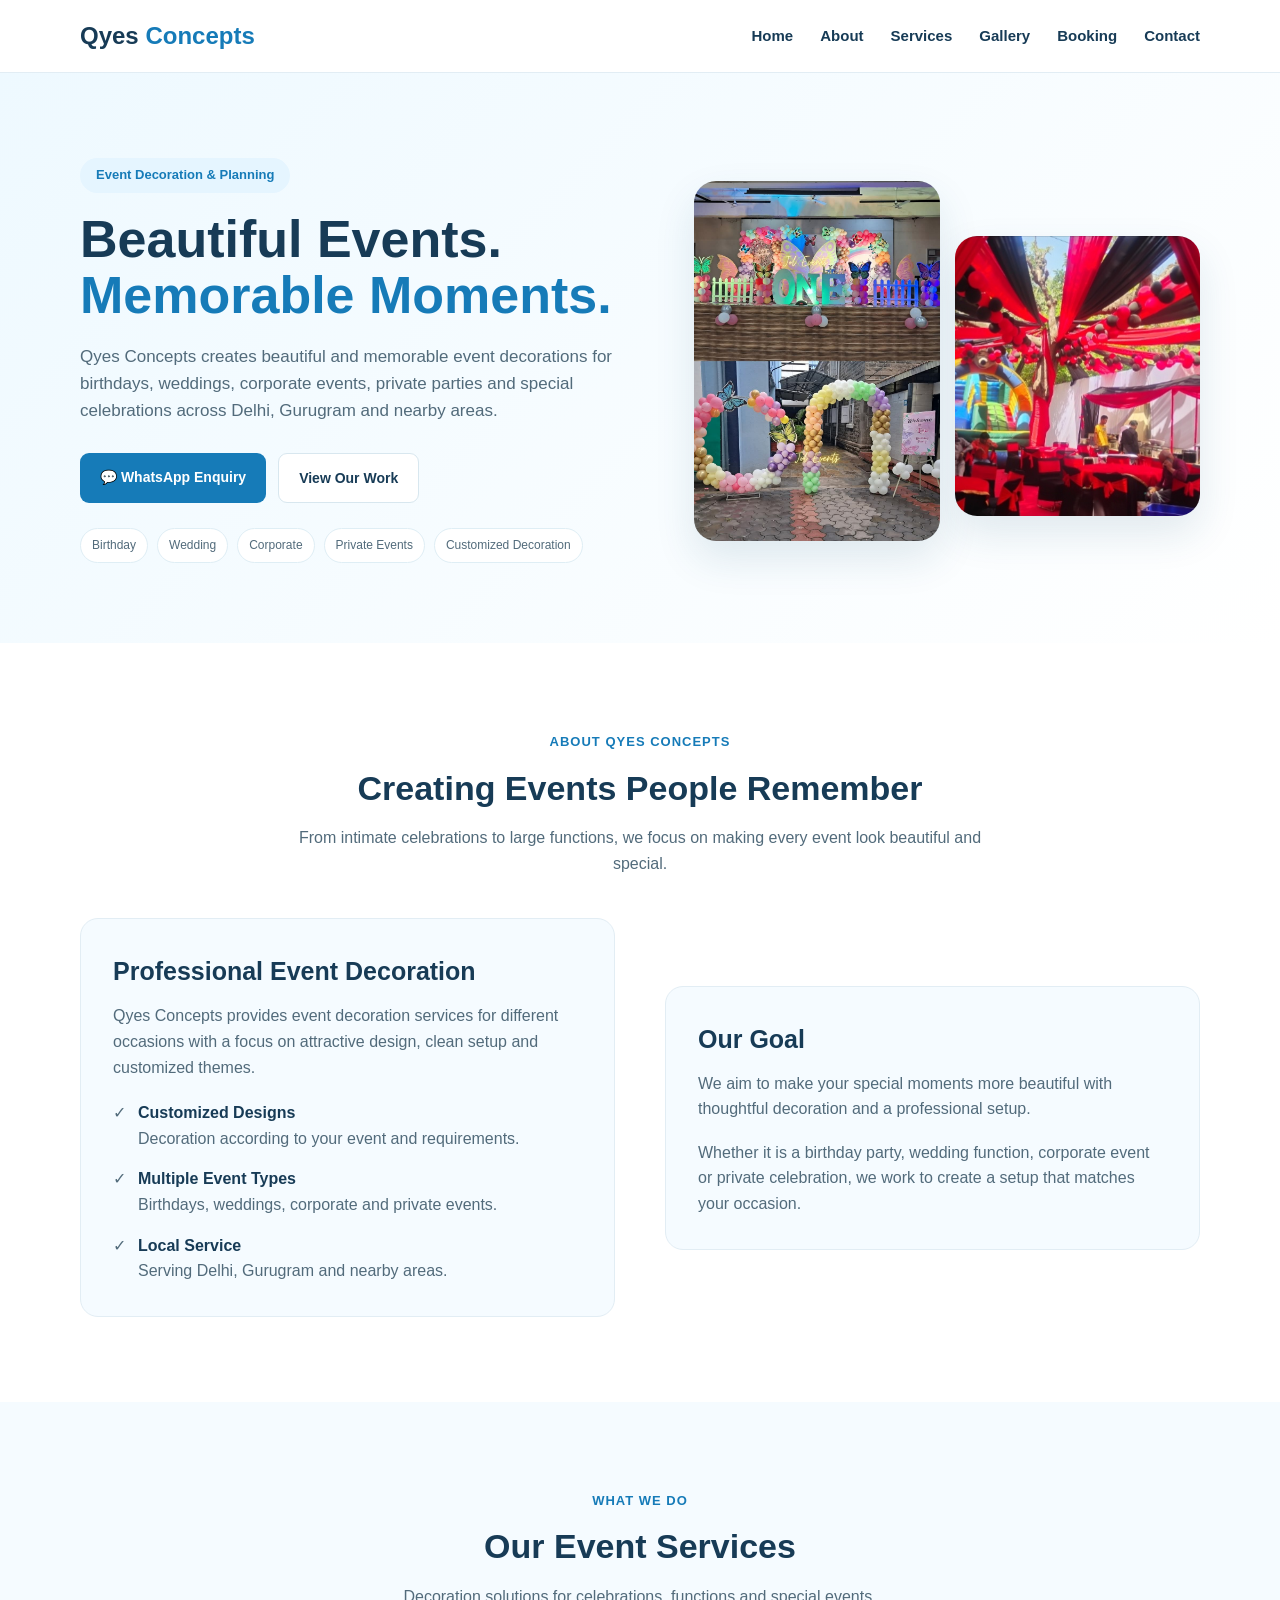
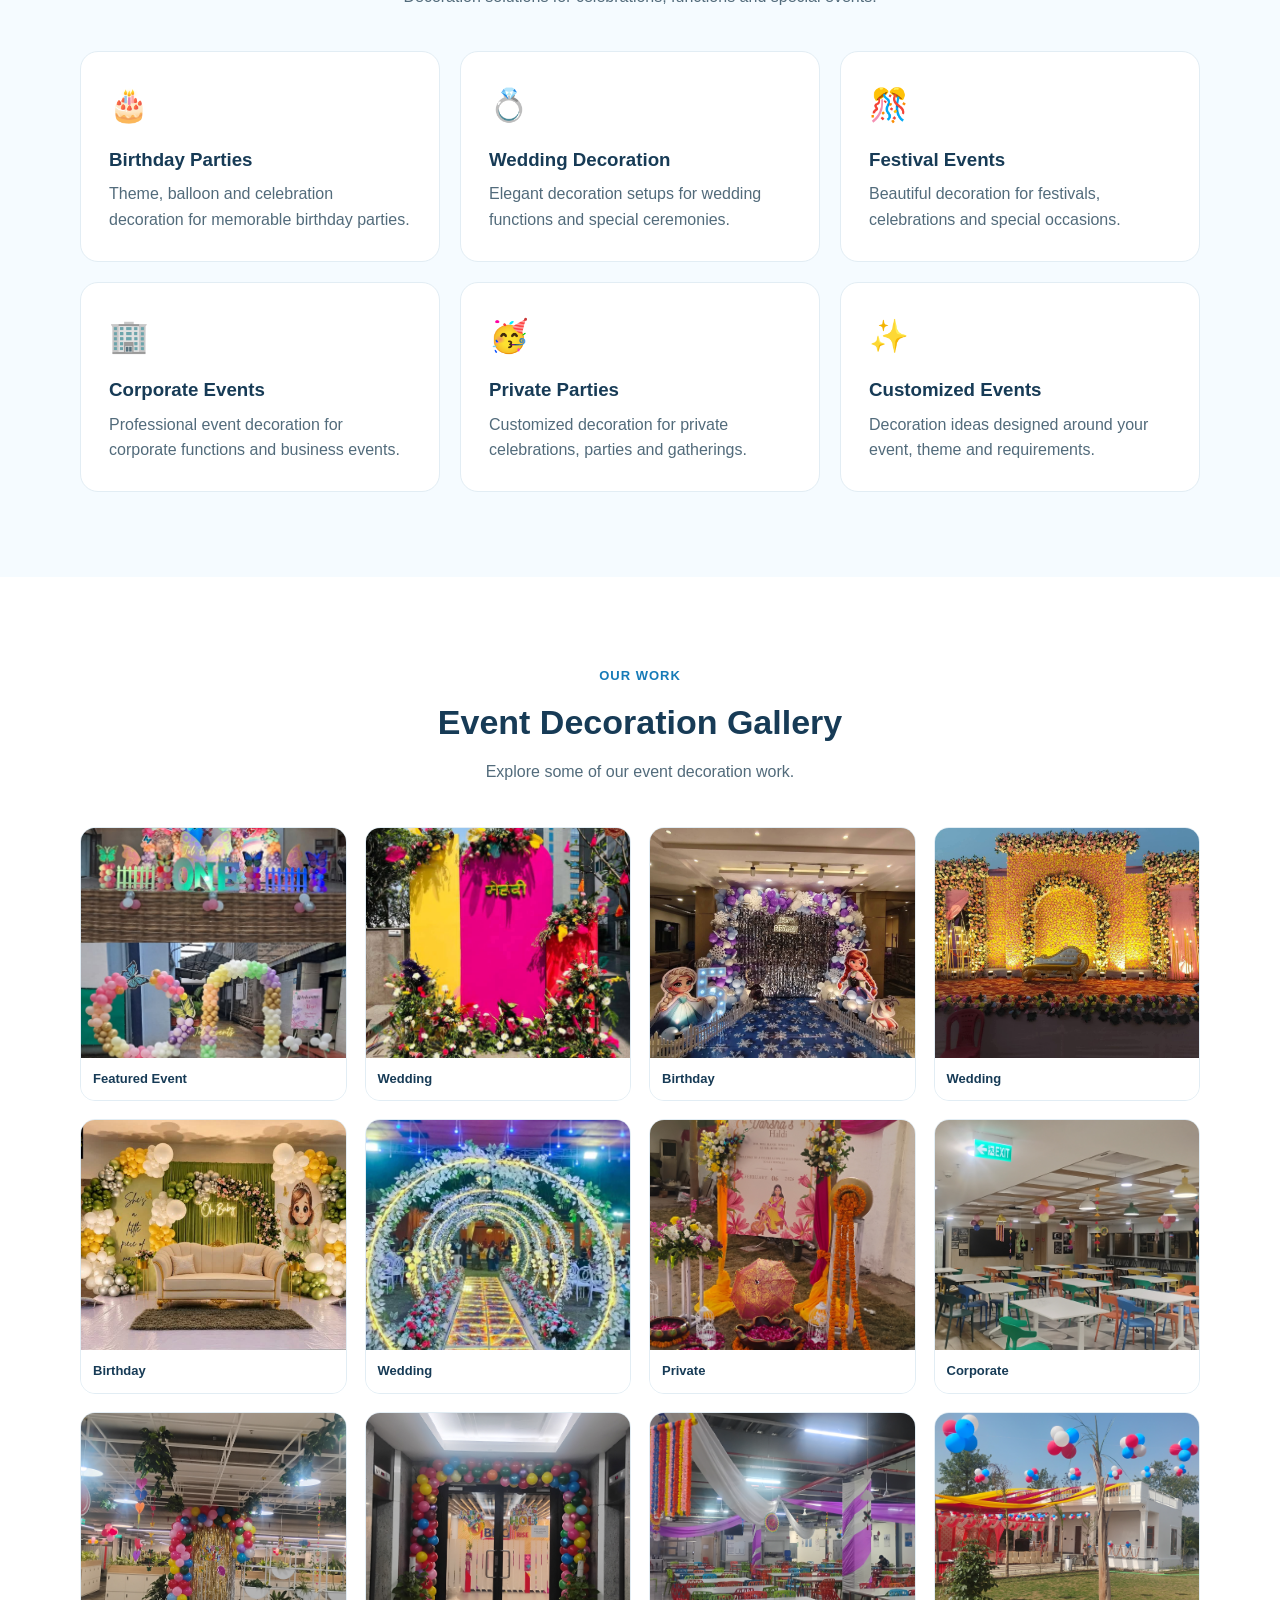
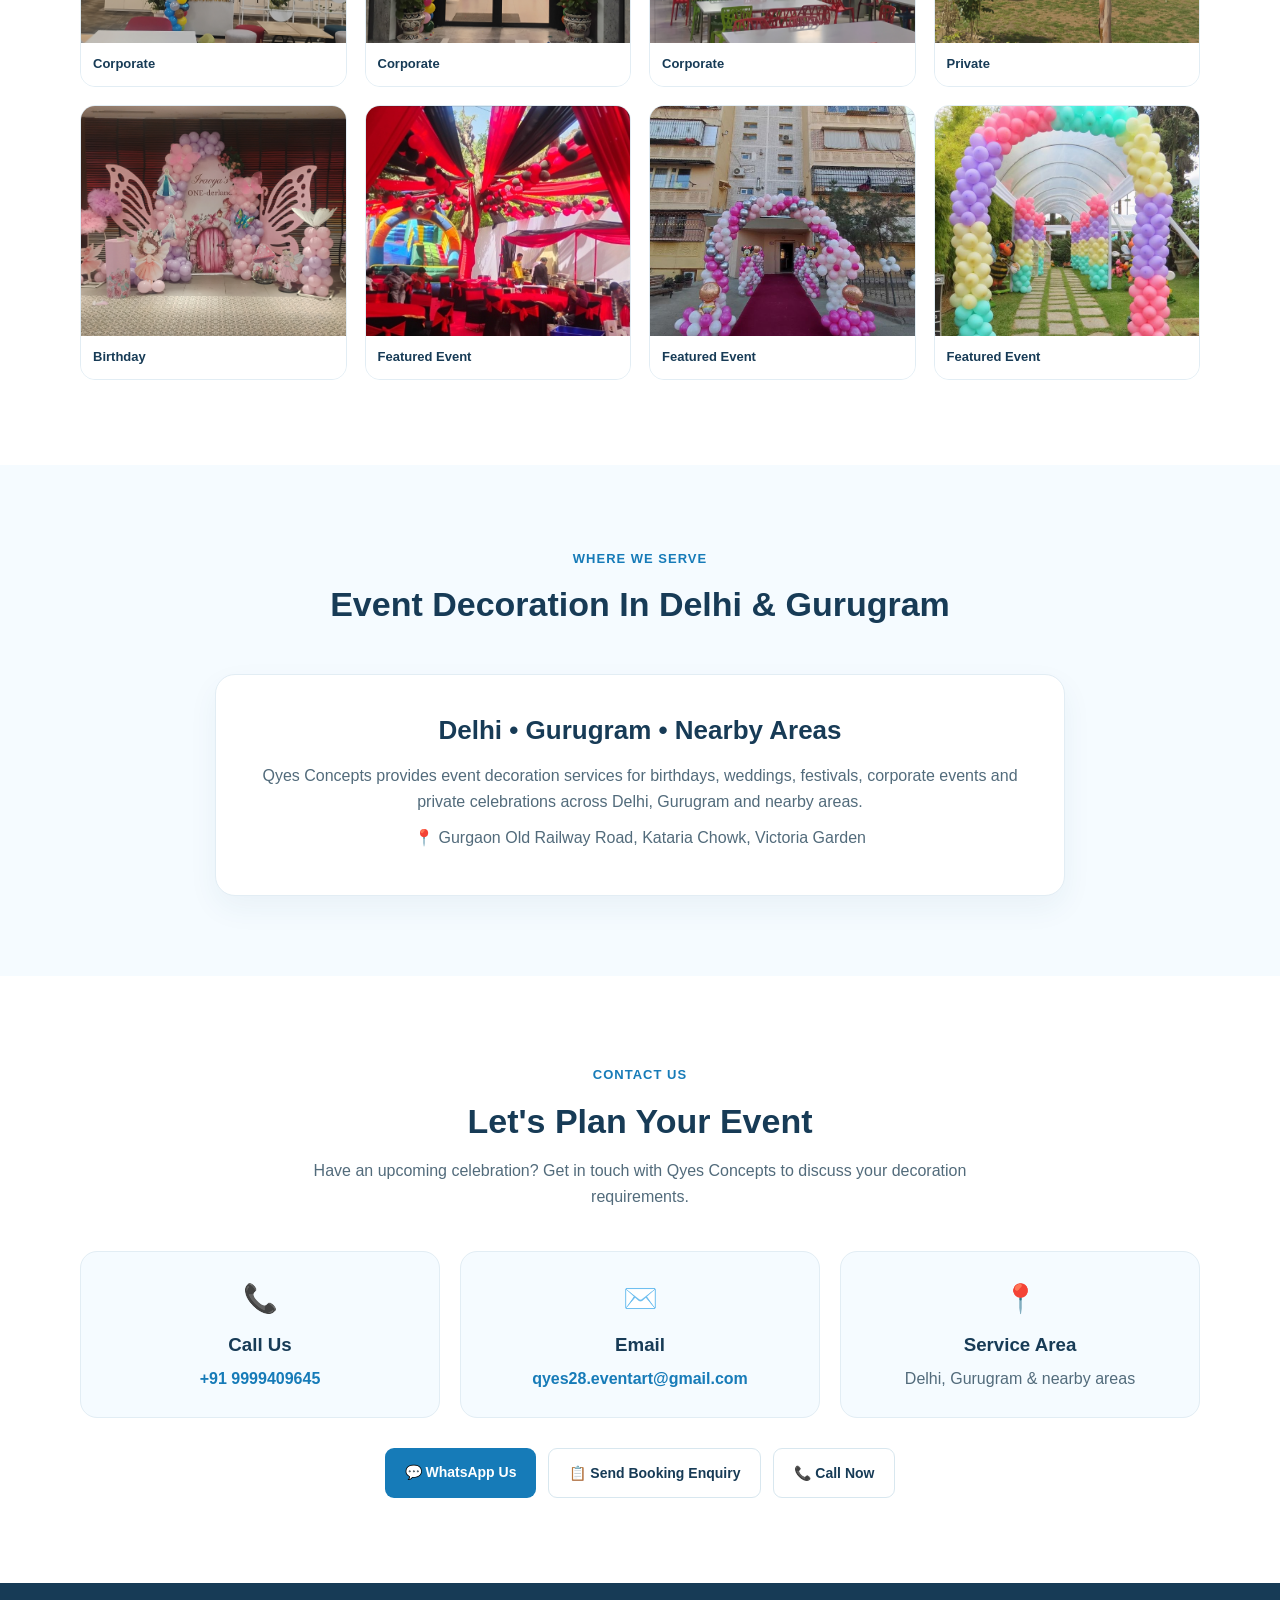
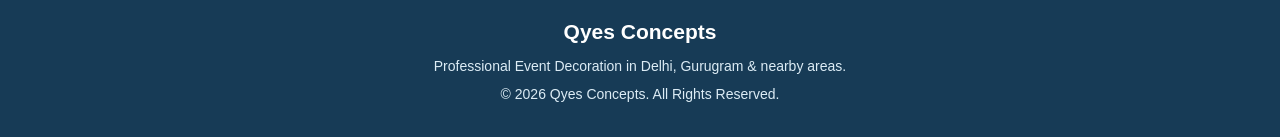
==== commit cc20d774: "Add featured event images to index.html" ====
--- a/index.html
+++ b/index.html
@@ -1396,6 +1396,23 @@
 Featured Event
 </div>
 
+   </div>
+
+
+<!-- 15 FEATURED -->
+<div class="gallery-item">
+<img src="c9c71025353aeb99e39af565663cee9e.jpg"
+alt="Featured event decoration by Qyes Concepts"
+loading="lazy">
+<div class="caption">Featured Event</div>
+</div>
+
+<!-- 16 FEATURED -->
+<div class="gallery-item">
+<img src="980fb05c34b76c47d03f8bac73c0d55e.jpg"
+alt="Featured event decoration in Delhi by Qyes Concepts"
+loading="lazy">
+<div class="caption">Featured Event</div>
 </div>
 
 
